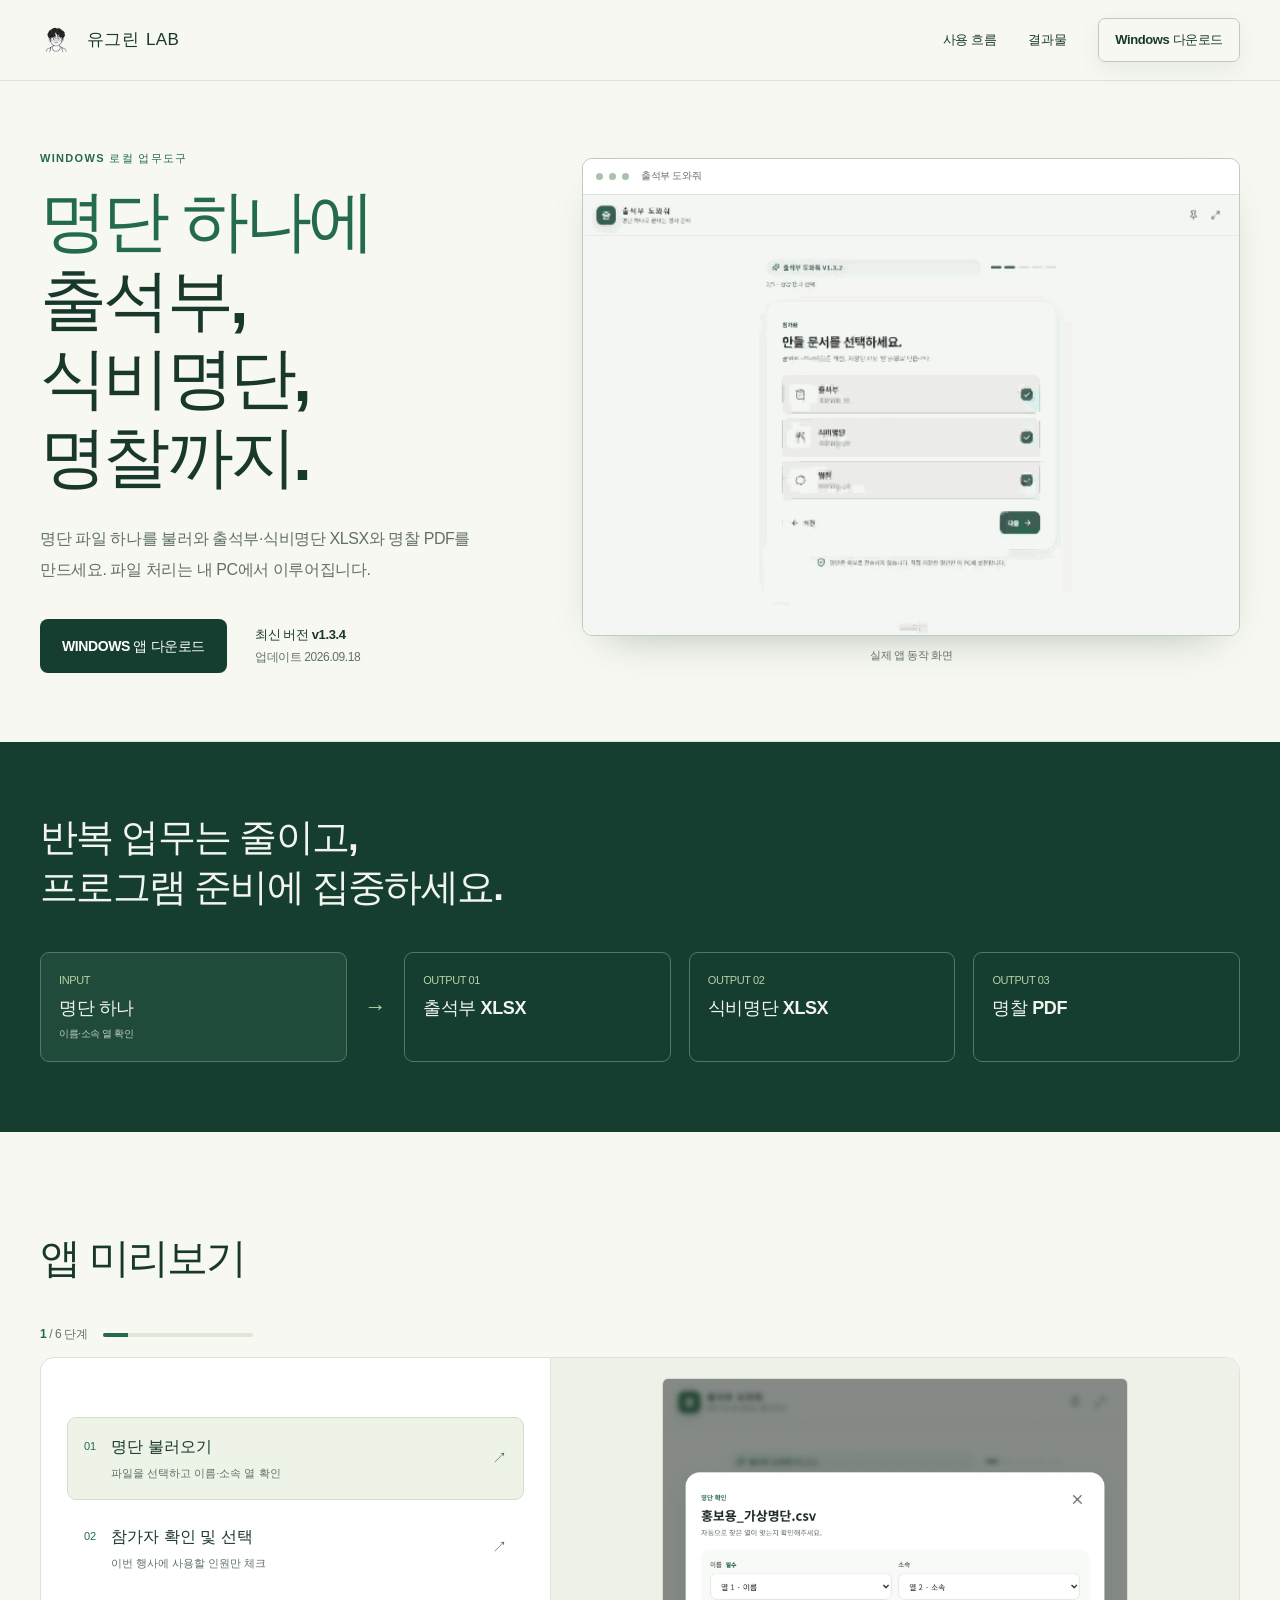
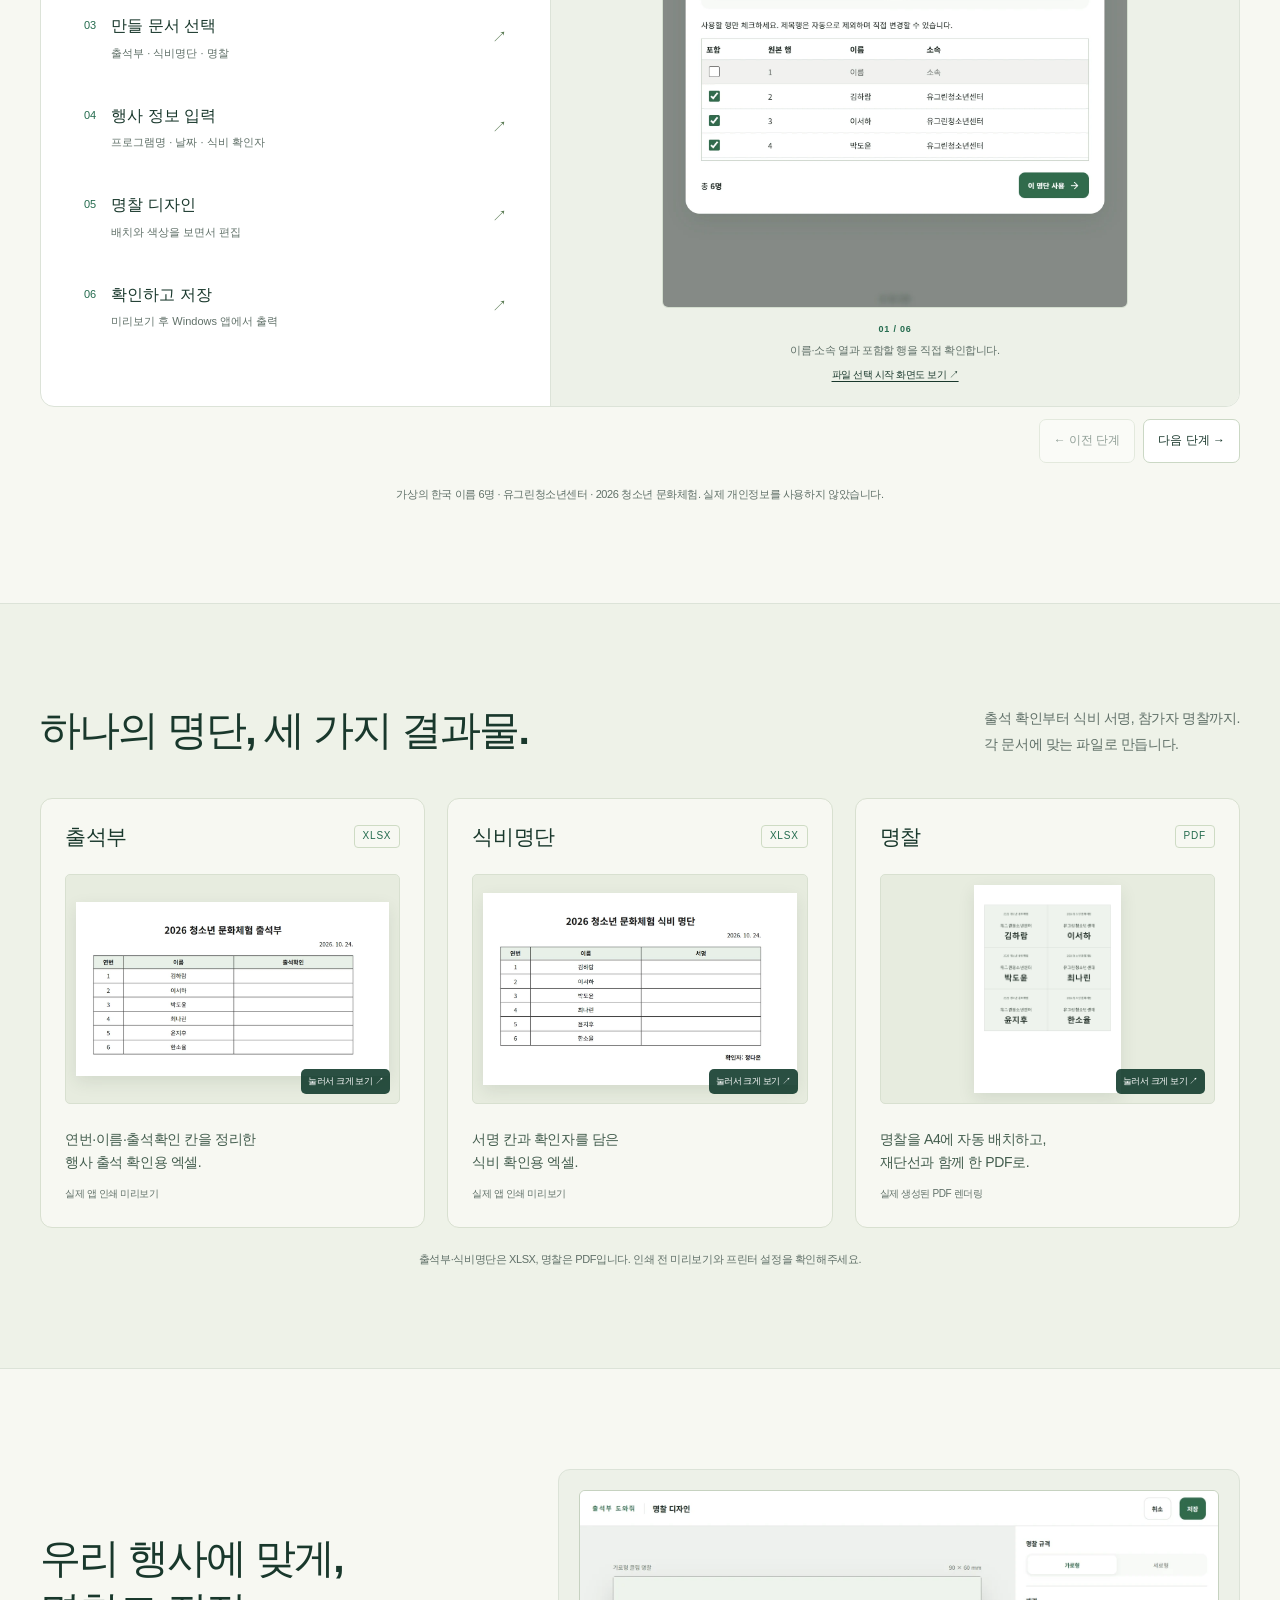
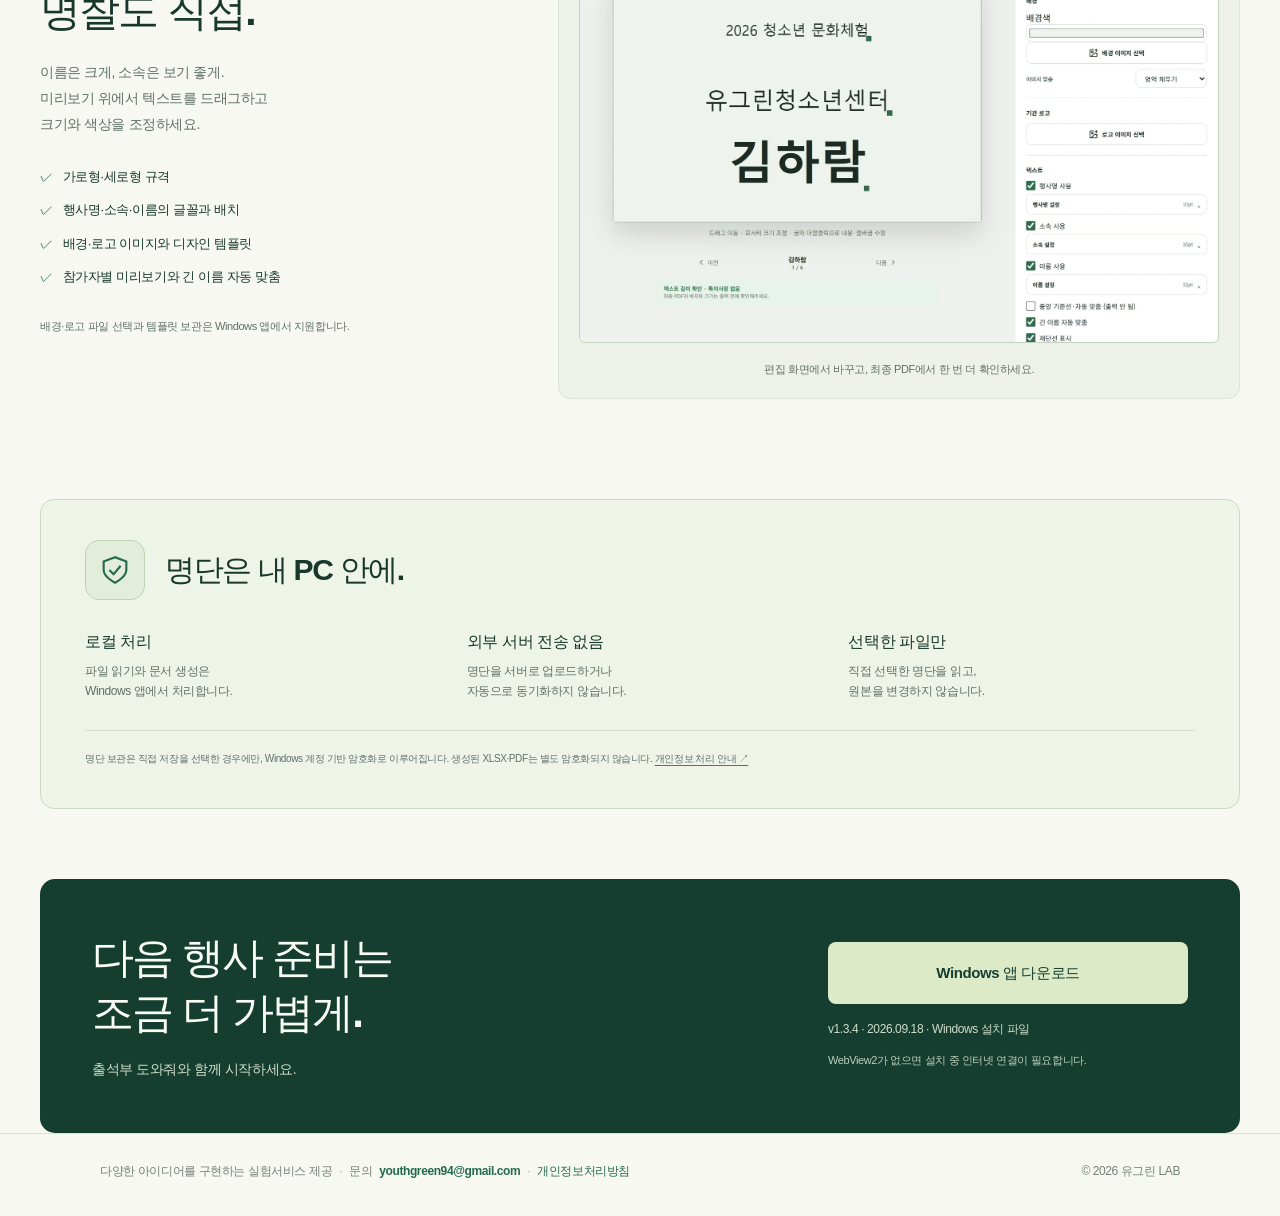
==== attendance-helper/index.html @ f9da82bc "release: download v1.3.4 ZIP from site release" ====
<!doctype html>
<html lang="ko">
<head>
  <meta charset="utf-8">
  <meta name="viewport" content="width=device-width,initial-scale=1">
  <title>출석부 도와줘 | 명단 하나로 출석부, 식비명단, 명찰까지</title>
  <meta name="description" content="명단을 불러오고, 참가자를 고르고, 필요한 문서를 만드세요. 실제 앱 화면으로 만나는 출석부 도와줘. 출석부·식비명단 XLSX와 명찰 PDF를 만드는 Windows 로컬 업무도구.">
  <meta name="theme-color" content="#153e30">
  <meta property="og:title" content="명단 하나로 출석부, 식비명단, 명찰까지">
  <meta property="og:description" content="반복 업무는 줄이고, 프로그램 준비에 집중하세요. 유그린 LAB의 Windows 로컬 업무도구.">
  <meta property="og:site_name" content="유그린 LAB">
  <meta property="og:type" content="website">
  <meta property="og:url" content="https://youthgreen.github.io/attendance-helper/">
  <meta property="og:image" content="https://youthgreen.github.io/attendance-helper/assets/06-badge-editor.webp">
  <link rel="canonical" href="https://youthgreen.github.io/attendance-helper/">
  <link rel="icon" href="./assets/ugreen-lab-logo.webp" type="image/webp">
  <link rel="stylesheet" href="./styles.css">
  <script src="./page.js" defer></script>
</head>
<body>
  <a class="skip-link" href="#main">본문으로 이동</a>
  <header class="site-header">
    <nav class="nav wrap" aria-label="주 메뉴">
      <a class="brand" href="/" aria-label="유그린 LAB 홈"><span class="brand-mark" aria-hidden="true" style="background:transparent;box-shadow:none;overflow:hidden"><img src="./assets/ugreen-lab-logo.webp" width="35" height="35" alt="" style="width:100%;height:100%;object-fit:contain"></span>유그린 <span class="brand-light">LAB</span></a>
      <div class="nav-links"><a href="#how-it-works">사용 흐름</a><a href="#outputs">결과물</a><a class="nav-download" href="#download">Windows 다운로드</a></div>
    </nav>
    <nav class="section-nav" aria-label="페이지 둘러보기"><a href="#how-it-works">둘러보기</a><a href="#outputs">결과물</a><a href="#download">다운로드</a></nav>
  </header>
  <main id="main">
    <section class="hero wrap" aria-labelledby="hero-title">
      <div class="hero-copy">
        <p class="hero-kicker">WINDOWS 로컬 업무도구</p>
        <h1 id="hero-title"><span>명단 하나에</span><br>출석부, 식비명단,<br>명찰까지.</h1>
        <p class="hero-description">명단 파일 하나를 불러와 출석부·식비명단 XLSX와 명찰 PDF를 만드세요. 파일 처리는 내 PC에서 이루어집니다.</p>
        <div class="hero-actions"><a class="button primary" href="#download">WINDOWS 앱 다운로드</a><p class="release-meta"><strong>최신 버전 v1.3.4</strong><span>업데이트 2026.09.18</span></p></div>
      </div>
      <figure class="hero-demo"><div class="app-window"><div class="app-window-bar" aria-hidden="true"><i></i><i></i><i></i><span>출석부 도와줘</span></div><picture class="workflow-animation"><source media="(prefers-reduced-motion: reduce)" srcset="./assets/02-column-review.webp"><img class="workflow-gif" src="./assets/workflow.gif" width="640" height="430" fetchpriority="high" alt="명단 확인부터 문서 선택과 저장 전 확인까지 이어지는 실제 앱 동작"></picture></div><figcaption>실제 앱 동작 화면</figcaption></figure>
    </section>
    <div class="page-divider wrap" aria-hidden="true"></div>
    <section class="value-section"><div class="wrap"><h2>반복 업무는 줄이고,<br>프로그램 준비에 집중하세요.</h2><div class="value-grid result-flow"><article><span class="value-icon" aria-hidden="true">INPUT</span><h3>명단 하나</h3><small>이름·소속 열 확인</small></article><span class="flow-arrow" aria-hidden="true">→</span><article><span class="value-icon" aria-hidden="true">OUTPUT 01</span><h3>출석부 XLSX</h3></article><article><span class="value-icon" aria-hidden="true">OUTPUT 02</span><h3>식비명단 XLSX</h3></article><article><span class="value-icon" aria-hidden="true">OUTPUT 03</span><h3>명찰 PDF</h3></article></div></div></section>
    <section class="section wrap" id="how-it-works" aria-labelledby="steps-title">
      <div class="section-heading"><div><h2 id="steps-title">앱 미리보기</h2></div></div>
      <div class="walkthrough-meta"><p id="step-progress" aria-live="polite"><strong>1</strong> / 6 단계</p><div class="progress-track" aria-hidden="true"><span></span></div></div>
      <div class="walkthrough">
        <div class="step-list" role="tablist" aria-label="앱 사용 단계" aria-orientation="vertical">
          <button id="tab-import" role="tab" aria-selected="true" aria-controls="panel-import"><span>01</span><span><strong>명단 불러오기</strong><small>파일을 선택하고 이름·소속 열 확인</small></span><b aria-hidden="true">↗</b></button>
          <button id="tab-people" role="tab" aria-selected="false" aria-controls="panel-people" tabindex="-1"><span>02</span><span><strong>참가자 확인 및 선택</strong><small>이번 행사에 사용할 인원만 체크</small></span><b aria-hidden="true">↗</b></button>
          <button id="tab-docs" role="tab" aria-selected="false" aria-controls="panel-docs" tabindex="-1"><span>03</span><span><strong>만들 문서 선택</strong><small>출석부 · 식비명단 · 명찰</small></span><b aria-hidden="true">↗</b></button>
          <button id="tab-event" role="tab" aria-selected="false" aria-controls="panel-event" tabindex="-1"><span>04</span><span><strong>행사 정보 입력</strong><small>프로그램명 · 날짜 · 식비 확인자</small></span><b aria-hidden="true">↗</b></button>
          <button id="tab-badge" role="tab" aria-selected="false" aria-controls="panel-badge" tabindex="-1"><span>05</span><span><strong>명찰 디자인</strong><small>배치와 색상을 보면서 편집</small></span><b aria-hidden="true">↗</b></button>
          <button id="tab-save" role="tab" aria-selected="false" aria-controls="panel-save" tabindex="-1"><span>06</span><span><strong>확인하고 저장</strong><small>미리보기 후 Windows 앱에서 출력</small></span><b aria-hidden="true">↗</b></button>
        </div>
        <div class="step-panels">
          <figure id="panel-import" role="tabpanel" aria-labelledby="tab-import" tabindex="0"><a href="./assets/02-column-review.webp" data-lightbox data-caption="명단 불러오기 · 이름과 소속 열, 포함할 행을 확인합니다."><img src="./assets/02-column-review.webp" width="1440" height="1640" loading="lazy" alt="가상 명단 CSV에서 이름과 소속 열을 확인하는 실제 앱 화면"></a><figcaption><span>01 / 06</span>이름·소속 열과 포함할 행을 직접 확인합니다.</figcaption><a class="small-link" href="./assets/01-import.webp" data-lightbox data-caption="명단 가져오기 시작 화면">파일 선택 시작 화면도 보기 ↗</a></figure>
          <figure id="panel-people" role="tabpanel" aria-labelledby="tab-people" tabindex="0" hidden><a href="./assets/03-participants.webp" data-lightbox data-caption="참가자 선택 · 가상 참가자 6명 중 5명을 선택한 화면"><img src="./assets/03-participants.webp" width="1440" height="1640" loading="lazy" alt="전체 6명의 가상 참가자 중 한소율을 제외한 5명을 선택한 화면"></a><figcaption><span>02 / 06</span>체크를 해제해도 원본 명단은 바뀌지 않습니다.</figcaption></figure>
          <figure id="panel-docs" role="tabpanel" aria-labelledby="tab-docs" tabindex="0" hidden><a href="./assets/04-documents.webp" data-lightbox data-caption="문서 선택 · 출석부와 식비명단은 XLSX, 명찰은 PDF"><img src="./assets/04-documents.webp" width="1440" height="1640" loading="lazy" alt="출석부, 식비명단, 명찰 세 가지 문서를 선택하는 실제 화면"></a><figcaption><span>03 / 06</span>필요한 문서만 골라 한 번에 준비합니다.</figcaption></figure>
          <figure id="panel-event" role="tabpanel" aria-labelledby="tab-event" tabindex="0" hidden><a href="./assets/05-event.webp" data-lightbox data-caption="행사 정보 · 2026 청소년 문화체험 / 2026. 10. 24. / 가상 확인자 정다온"><img src="./assets/05-event.webp" width="1440" height="1640" loading="lazy" alt="2026 청소년 문화체험 행사명과 날짜, 확인자 정다온을 입력한 화면"></a><figcaption><span>04 / 06</span>행사 정보를 입력하고 출석부·식비명단을 미리 봅니다.</figcaption></figure>
          <figure id="panel-badge" role="tabpanel" aria-labelledby="tab-badge" tabindex="0" hidden><a href="./assets/06-badge-editor.webp" data-lightbox data-caption="명찰 편집 · 실제 드래그 배치와 색상 설정 UI"><img src="./assets/06-badge-editor.webp" width="1600" height="1131" loading="lazy" alt="행사명, 소속, 이름의 배치와 명찰 배경색을 편집하는 화면"></a><figcaption><span>05 / 06</span>큰 작업 화면에서 명찰 디자인을 조정합니다.</figcaption></figure>
          <figure id="panel-save" role="tabpanel" aria-labelledby="tab-save" tabindex="0" hidden><a href="./assets/07-save-review.webp" data-lightbox data-caption="저장 전 확인 · 실제 파일 생성은 Windows 앱에서 지원합니다."><img src="./assets/07-save-review.webp" width="1440" height="1640" loading="lazy" alt="참가자 6명과 결과 파일 3개를 확인하고 저장 위치를 선택하는 단계"></a><figcaption><span>06 / 06</span>참가자·행사·파일 개수를 확인한 뒤 저장 위치를 고릅니다.</figcaption></figure>
        </div>
      </div>
      <div hidden class="step-controls" aria-label="미리보기 단계 이동"><button type="button" data-step="previous">← 이전 단계</button><button type="button" data-step="next">다음 단계 →</button></div>
      <p class="section-note">가상의 한국 이름 6명 · 유그린청소년센터 · 2026 청소년 문화체험. 실제 개인정보를 사용하지 않았습니다.</p>
      <noscript><p>JavaScript 없이도 다음 실제 화면을 열 수 있습니다: <a href="./assets/03-participants.webp">참가자 선택</a> · <a href="./assets/04-documents.webp">문서 선택</a> · <a href="./assets/05-event.webp">행사 정보</a> · <a href="./assets/06-badge-editor.webp">명찰 편집</a> · <a href="./assets/07-save-review.webp">저장 전 확인</a></p></noscript>
    </section>
    <section class="section output-section" id="outputs" aria-labelledby="outputs-title"><div class="wrap">
      <div class="section-heading"><div><h2 id="outputs-title">하나의 명단, 세 가지 결과물.</h2></div><p>출석 확인부터 식비 서명, 참가자 명찰까지.<br>각 문서에 맞는 파일로 만듭니다.</p></div>
      <div class="output-grid">
        <article class="output-card"><div class="output-card-heading"><h3>출석부</h3><span class="file-tag">XLSX</span></div><a class="output-image" href="./assets/08-attendance-preview.webp" data-lightbox data-caption="출석부 · 실제 앱의 XLSX 인쇄 미리보기"><img src="./assets/attendance-detail.webp" width="1000" height="556" loading="lazy" alt="실제 출석부 미리보기의 연번, 이름, 출석확인 칸"></a><p>연번·이름·출석확인 칸을 정리한<br>행사 출석 확인용 엑셀.</p><small>실제 앱 인쇄 미리보기</small></article>
        <article class="output-card"><div class="output-card-heading"><h3>식비명단</h3><span class="file-tag">XLSX</span></div><a class="output-image" href="./assets/09-meal-preview.webp" data-lightbox data-caption="식비명단 · 실제 앱의 XLSX 인쇄 미리보기"><img src="./assets/meal-detail.webp" width="1000" height="613" loading="lazy" alt="실제 식비명단 미리보기의 연번, 이름, 서명 칸과 확인자"></a><p>서명 칸과 확인자를 담은<br>식비 확인용 엑셀.</p><small>실제 앱 인쇄 미리보기</small></article>
        <article class="output-card"><div class="output-card-heading"><h3>명찰</h3><span class="file-tag">PDF</span></div><a class="output-image badge-sheet" href="./assets/10-badge-pdf.webp" data-lightbox data-caption="실제 앱 생성기로 만든 PDF · 가상 참가자 6명, A4 1쪽"><img src="./assets/10-badge-pdf.webp" width="1273" height="1800" loading="lazy" alt="실제 생성된 A4 PDF에 가상 참가자 명찰 6개와 재단선이 배치된 모습"></a><p>명찰을 A4에 자동 배치하고,<br>재단선과 함께 한 PDF로.</p><small>실제 생성된 PDF 렌더링</small></article>
      </div>
      <p class="section-note">출석부·식비명단은 XLSX, 명찰은 PDF입니다. 인쇄 전 미리보기와 프린터 설정을 확인해주세요.</p>
    </div></section>
    <section class="section wrap badge-section" aria-labelledby="badge-title">
      <div class="badge-copy"><h2 id="badge-title">우리 행사에 맞게,<br>명찰도 직접.</h2><p>이름은 크게, 소속은 보기 좋게.<br>미리보기 위에서 텍스트를 드래그하고<br>크기와 색상을 조정하세요.</p><ul class="check-list"><li>가로형·세로형 규격</li><li>행사명·소속·이름의 글꼴과 배치</li><li>배경·로고 이미지와 디자인 템플릿</li><li>참가자별 미리보기와 긴 이름 자동 맞춤</li></ul><p class="fine">배경·로고 파일 선택과 템플릿 보관은 Windows 앱에서 지원합니다.</p></div>
      <figure class="badge-feature"><a href="./assets/06-badge-editor.webp" data-lightbox data-caption="실제 명찰 편집 화면 확대"><img src="./assets/06-badge-editor.webp" width="1600" height="1131" loading="lazy" alt="가로형 명찰과 배경, 로고, 텍스트 설정을 함께 보여주는 실제 편집 화면"></a><figcaption>편집 화면에서 바꾸고, 최종 PDF에서 한 번 더 확인하세요.</figcaption></figure>
    </section>
    <section class="privacy-section wrap" aria-labelledby="privacy-title"><div class="privacy-intro"><span class="privacy-icon" aria-hidden="true"><svg width="34" height="34" viewBox="0 0 24 24" fill="none"><path d="M12 3 4 6v6c0 5 8 9 8 9s8-4 8-9V6l-8-3Z" stroke="currentColor" stroke-width="1.5"/><path d="m8 12 3 3 5-6" stroke="currentColor" stroke-width="1.5"/></svg></span><div><h2 id="privacy-title">명단은 내 PC 안에.</h2></div></div><div class="privacy-grid"><article><h3>로컬 처리</h3><p>파일 읽기와 문서 생성은<br>Windows 앱에서 처리합니다.</p></article><article><h3>외부 서버 전송 없음</h3><p>명단을 서버로 업로드하거나<br>자동으로 동기화하지 않습니다.</p></article><article><h3>선택한 파일만</h3><p>직접 선택한 명단을 읽고,<br>원본을 변경하지 않습니다.</p></article></div><p class="privacy-detail">명단 보관은 직접 저장을 선택한 경우에만, Windows 계정 기반 암호화로 이루어집니다. 생성된 XLSX·PDF는 별도 암호화되지 않습니다. <a href="/privacy/">개인정보 처리 안내 ↗</a></p></section>
    <section class="download-section wrap" id="download" aria-labelledby="download-title"><div><h2 id="download-title">다음 행사 준비는<br>조금 더 가볍게.</h2><p>출석부 도와줘와 함께 시작하세요.</p></div><div class="download-action"><a class="button download-button" href="https://github.com/youthgreen/youthgreen.github.io/releases/download/v1.3.4/Attendance-Helper-v1.3.4-Windows-x64.zip">Windows 앱 다운로드</a><p>v1.3.4 · 2026.09.18 · Windows 설치 파일</p><small>WebView2가 없으면 설치 중 인터넷 연결이 필요합니다.</small></div></section>
  </main>
  <footer class="site-footer">
    <div class="footer-inner">
      <div class="footer-copy"><span>다양한 아이디어를 구현하는 실험서비스 제공</span><span class="footer-dot">·</span><span>문의</span><a href="mailto:youthgreen94@gmail.com">youthgreen94@gmail.com</a><span class="footer-dot">·</span><a href="/privacy/">개인정보처리방침</a></div>
      <span class="copyright">© 2026 유그린 LAB</span>
    </div>
  </footer>
  <dialog id="image-viewer" aria-labelledby="viewer-caption"><div class="viewer-toolbar"><p id="viewer-caption"></p><button type="button" id="viewer-close" aria-label="확대 이미지 닫기">닫기 <span aria-hidden="true">×</span></button></div><img id="viewer-image" alt=""></dialog>
</body>
</html>
---- attendance-helper/styles.css ----
:root{--paper:#f7f8f2;--ink:#19382c;--muted:#607068;--green:#246b4e;--dark:#153e30;--line:#dce3d8;--lime:#d8eac4;--white:#fff;font-family:'Pretendard','Noto Sans KR','Apple SD Gothic Neo','Malgun Gothic',sans-serif;color:var(--ink);background:var(--paper);font-synthesis:none;}
*{box-sizing:border-box}html{scroll-behavior:smooth;scroll-padding-top:100px}body{margin:0;line-height:1.65;letter-spacing:-.025em}button,a{-webkit-tap-highlight-color:transparent}button{font:inherit}a{color:inherit;text-decoration:none}img,video{display:block;max-width:100%;height:auto}figure,p,h1,h2,h3{margin:0}button,a{touch-action:manipulation}button{cursor:pointer}a:focus-visible,button:focus-visible,[tabindex]:focus-visible{outline:3px solid #bd7822;outline-offset:5px}a:hover{text-decoration:underline;text-underline-offset:4px}[hidden]{display:none!important}h1,h2,h3{line-height:1.3;word-break:keep-all}h2{font-size:clamp(28px,3.2vw,42px);font-weight:750;letter-spacing:-.045em}h3{font-size:21px;font-weight:700}.wrap{width:min(1200px,calc(100% - 80px));margin-inline:auto}.section{padding-block:100px}.eyebrow{font-size:11px;letter-spacing:.12em;font-weight:700;color:var(--green);margin-bottom:20px}.fine{font-size:12px;color:var(--muted);line-height:1.8}.text-link{font-size:14px;font-weight:700;display:inline-flex;align-items:center;gap:18px}.button{display:inline-flex;justify-content:center;align-items:center;gap:25px;min-height:54px;padding:14px 22px;border-radius:8px;font-size:14px;font-weight:700;transition:background .2s,transform .2s}.button:hover{text-decoration:none;transform:translateY(-2px)}.primary{background:var(--dark);color:#fff}.primary:hover{background:var(--green)}.skip-link{position:fixed;top:10px;left:10px;transform:translateY(-160%);background:#fff;padding:10px;z-index:100}.skip-link:focus{transform:none}
.site-header{position:sticky;top:0;z-index:20;background:rgba(247,248,242,.96);border-bottom:1px solid var(--line);backdrop-filter:blur(12px)}.nav{height:80px;display:flex;align-items:center;justify-content:space-between;gap:24px}.brand{display:flex;align-items:center;gap:7px;font-size:17px;letter-spacing:.02em;font-weight:800}.brand:hover{text-decoration:none}.brand-light{font-weight:400}.brand-mark{width:35px;height:35px;display:grid;place-items:center;background:var(--dark);border-radius:50%;margin-right:5px}.nav-links{display:flex;align-items:center;gap:32px;font-size:13px;font-weight:600}.nav-download{border:1px solid #bccbbd;border-radius:7px;padding:9px 16px;display:flex;gap:18px;align-items:center;min-height:44px}
.hero{padding-block:92px 86px}.hero-copy{max-width:820px}h1{font-size:clamp(42px,5.2vw,68px);line-height:1.18;font-weight:800;letter-spacing:-.055em}h1>span{color:var(--green)}.hero-description{color:var(--muted);font-size:16px;line-height:1.9;margin-top:28px;word-break:keep-all}.hero-actions{display:flex;align-items:center;gap:28px;margin-top:34px;flex-wrap:wrap}.release-meta{display:flex;flex-direction:column;gap:2px;font-size:12px;color:var(--muted);line-height:1.6}.release-meta strong{font-size:13px;color:var(--ink)}.app-window{background:#fff;border:1px solid #becdbd;border-radius:10px;overflow:hidden;box-shadow:0 18px 44px -24px #244a3466}.page-divider{height:1px;background:var(--line)}.demo-section{padding-block:64px 84px;display:flex;justify-content:center}.workflow-animation{display:block;width:min(100%,960px)}.workflow-gif{width:100%;height:auto;border:1px solid #c8d5c3;border-radius:12px;background:#f4f6f2;box-shadow:0 24px 60px -36px #163d2c80}
.section-heading{display:flex;align-items:flex-end;justify-content:space-between;gap:30px;margin-bottom:40px}.section-heading>p{font-size:14px;color:var(--muted);line-height:1.85;word-break:keep-all}
.value-section{background:var(--dark);color:#f2f5ed;padding-block:70px}.value-section h2{font-size:clamp(28px,3vw,39px)}.value-grid{display:grid;grid-template-columns:repeat(3,1fr);gap:45px;margin-top:40px}.value-grid article{border-top:1px solid #567565;padding-top:22px;display:flex;gap:16px;align-items:baseline}.value-icon{font-size:11px;color:#b7d3a8;display:block}.value-grid h3{font-size:18px}
.walkthrough{display:grid;grid-template-columns:.85fr 1.15fr;border:1px solid var(--line);border-radius:14px;background:#fff;overflow:hidden}.step-list{padding:26px;display:flex;flex-direction:column;justify-content:center;gap:7px}.step-list button{display:flex;align-items:center;gap:15px;text-align:left;width:100%;padding:16px;border:1px solid transparent;border-radius:9px;background:transparent;color:var(--ink);min-height:78px}.step-list button[aria-selected=true]{background:#edf3e7;border-color:#d0dfc5}.step-list button:hover{background:#f3f6ef}.step-list button>span:first-child{font-size:11px;align-self:flex-start;padding-top:3px;color:var(--green)}.step-list strong{font-size:16px;display:block}.step-list small{font-size:11px;color:var(--muted);display:block;margin-top:4px}.step-list b{margin-left:auto;font-size:15px;color:#597b53;font-weight:400}.step-panels{min-width:0;background:#edf1e8;padding:20px;border-left:1px solid var(--line);display:grid;align-items:center}.step-panels figure{min-width:0;text-align:center}.step-panels figure>a:first-child{display:flex;justify-content:center;align-items:center;min-height:530px}.step-panels img{max-height:530px;width:auto;object-fit:contain;border:1px solid #d5dfd0;border-radius:6px}.step-panels figcaption{font-size:11px;color:var(--muted);margin-top:14px;word-break:keep-all}.step-panels figcaption span{font-size:9px;font-weight:700;color:var(--green);display:block;margin-bottom:4px;letter-spacing:.09em}.small-link{font-size:10px;display:inline-block;margin-top:8px;text-decoration:underline;text-underline-offset:3px}.section-note{font-size:11px;color:var(--muted);text-align:center;margin-top:22px;word-break:keep-all}
.output-section{background:#eef2e8;border-block:1px solid var(--line)}.output-grid{display:grid;grid-template-columns:repeat(3,1fr);gap:22px}.output-card{background:var(--paper);border:1px solid #d8e0d0;border-radius:12px;overflow:hidden;padding:24px}.output-card-heading{display:flex;justify-content:space-between;align-items:center;margin-bottom:24px}.file-tag{padding:2px 8px;border:1px solid #cedbc4;border-radius:4px;font-size:10px;letter-spacing:.08em;color:var(--green)}.output-image{height:230px;display:flex;justify-content:center;align-items:center;background:#e7ecdf;overflow:hidden;border:1px solid #d8e0d0;border-radius:5px;padding:10px}.output-image img{width:100%;box-shadow:0 6px 16px #243a231a}.badge-sheet img{height:100%;width:auto;object-fit:contain}.output-card p{font-size:14px;margin-top:24px;color:#435d4e}.output-card>small{font-size:10px;color:var(--muted);display:block;margin-top:12px}.badge-section{display:grid;grid-template-columns:.8fr 1.2fr;gap:64px;align-items:center}.badge-copy>p:not(.eyebrow){font-size:14px;color:var(--muted);line-height:1.85;margin-top:22px}.badge-copy .fine{font-size:11px!important}.check-list{list-style:none;padding:0;margin:22px 0;font-size:13px}.check-list li{padding:6px 0;display:flex;gap:10px}.check-list li:before{content:'✓';color:var(--green)}.badge-feature{background:#edf1e8;padding:20px;border:1px solid var(--line);border-radius:12px}.badge-feature img{border-radius:6px;border:1px solid #c6d2c0}.badge-feature figcaption{font-size:11px;color:var(--muted);margin-top:17px;text-align:center}
.privacy-section{border:1px solid #cbd9c1;border-radius:14px;padding:40px 44px;background:#eff4e9}.privacy-intro{display:flex;align-items:center;gap:20px}.privacy-intro h2{font-size:30px}.privacy-icon{width:60px;height:60px;border:1px solid #bfd2b3;background:#e3eddc;border-radius:14px;display:grid;place-items:center;color:var(--green)}.privacy-grid{display:grid;grid-template-columns:repeat(3,1fr);gap:35px;margin-top:32px}.privacy-grid h3{font-size:16px}.privacy-grid p{font-size:12px;color:var(--muted);margin-top:10px}.privacy-detail{font-size:10px;line-height:1.9;color:var(--muted);border-top:1px solid #d5e0cd;margin-top:28px;padding-top:18px;word-break:keep-all}.privacy-detail a{font-weight:700;text-decoration:underline;text-underline-offset:3px}.download-section{margin-block:70px 0;background:var(--dark);color:#f9fbf5;border-radius:15px;padding:52px;display:flex;justify-content:space-between;align-items:center;gap:40px}.download-section h2{font-size:42px}.download-section>div>p{font-size:14px;color:#d0ddcb;margin-top:18px}.download-action{max-width:360px;width:100%}.download-button{background:#dceac7;color:var(--dark);width:100%;font-size:15px;min-height:62px}.download-button:hover{background:#f1f7e8}.download-action p{font-size:12px!important;margin-top:16px!important}.download-action small{display:block;font-size:11px;line-height:1.85;color:#bdcfbf;margin-top:10px}.site-footer{width:100%;border-top:1px solid var(--line);padding:28px 0 34px;color:#748078;font-size:12px}.footer-inner{width:min(1080px,calc(100% - 40px));margin:0 auto;display:flex;align-items:center;justify-content:space-between;gap:24px}.footer-copy{display:flex;align-items:center;gap:7px;flex-wrap:wrap}.footer-copy a{color:var(--green);font-weight:700;text-decoration:none}.footer-copy a:hover{text-decoration:underline}.footer-dot{opacity:.6}.copyright{white-space:nowrap;color:#748078}
dialog{border:1px solid #c9d6c2;border-radius:10px;padding:0;max-width:min(1400px,96vw);max-height:94vh;background:var(--paper);box-shadow:0 24px 100px #0005}dialog::backdrop{background:#0a201cce;backdrop-filter:blur(4px)}.viewer-toolbar{position:sticky;top:0;background:var(--paper);display:flex;align-items:center;justify-content:space-between;gap:20px;border-bottom:1px solid var(--line);padding:10px 18px;z-index:1}.viewer-toolbar p{font-size:12px;color:var(--ink)}.viewer-toolbar button{border:1px solid #b8c9b3;background:#fff;border-radius:5px;min-width:75px;min-height:44px;white-space:nowrap;font-size:12px;color:var(--ink)}#viewer-image{max-width:100%;max-height:none;margin:auto}body.viewer-open{overflow:hidden}
@media(min-width:1450px){.hero{padding-block:108px 100px}}
@media(max-width:1050px){.wrap{width:calc(100% - 48px)}h1{font-size:54px}.hero-actions{gap:22px}.hero-actions .button{padding-inline:18px;font-size:13px}.output-card{padding:18px}.output-image{height:190px}.badge-section{gap:30px}}
@media(max-width:760px){html{scroll-padding-top:84px}.wrap{width:calc(100% - 40px)}.nav{height:68px;gap:12px}.brand{font-size:14px;gap:5px}.brand-mark{width:30px;height:30px;margin-right:2px}.nav-links{gap:12px}.nav-links>a:not(.nav-download){display:none}.nav-download{font-size:10px;padding:8px 10px}.hero{padding-block:54px 50px}h1{font-size:clamp(37px,10vw,54px);line-height:1.22}.hero-description{font-size:13px;margin-top:22px}.hero-description br{display:none}.hero-actions{margin-top:26px;gap:18px;align-items:center}.hero-actions .button{min-height:52px}.release-meta{font-size:10px}.release-meta strong{font-size:11px}.demo-section{padding-block:34px 48px}.workflow-gif{border-radius:8px}.section{padding-block:60px}.section-heading{display:block;margin-bottom:26px}.section-heading>p{margin-top:18px;font-size:12px}h2{font-size:29px}.value-section{padding-block:45px}.value-section h2{font-size:28px}.value-grid{grid-template-columns:1fr;gap:20px;margin-top:28px}.value-grid article{gap:12px;padding-top:18px}.value-grid h3{font-size:16px}.walkthrough{grid-template-columns:1fr}.step-list{display:grid;grid-template-columns:1fr 1fr;gap:6px;padding:12px}.step-list button{padding:10px;gap:8px;min-height:65px;align-items:flex-start}.step-list button>span:first-child{font-size:9px;padding-top:2px}.step-list strong{font-size:12px}.step-list small{font-size:9px;margin-top:4px;line-height:1.5}.step-list b{display:none}.step-panels{border-left:0;border-top:1px solid var(--line);padding:16px}.step-panels figure>a:first-child{min-height:0;height:430px}.step-panels img{max-height:430px;max-width:100%}.step-panels figcaption{font-size:10px}.section-note{font-size:10px;margin-top:18px}.output-grid{grid-template-columns:1fr;gap:18px}.output-card{padding:22px}.output-card-heading{margin-bottom:20px}.output-image{height:235px}.output-image img{max-height:100%;width:auto;object-fit:contain}.output-card p{font-size:13px;margin-top:20px}.output-card p br{display:none}.output-card>small{margin-top:8px}.badge-section{grid-template-columns:1fr;gap:26px}.badge-copy>p:not(.eyebrow){font-size:13px;margin-top:18px}.check-list{font-size:12px;margin-block:16px}.badge-copy .fine{font-size:10px!important}.badge-feature{padding:12px}.badge-feature figcaption{font-size:9px;margin-top:12px}.privacy-section{padding:28px 24px}.privacy-intro{gap:13px}.privacy-icon{width:48px;height:48px}.privacy-intro h2{font-size:24px}.privacy-grid{grid-template-columns:1fr;gap:21px;margin-top:25px}.privacy-grid h3{font-size:15px}.privacy-grid p{font-size:12px;margin-top:6px}.privacy-grid p br{display:none}.privacy-detail{font-size:10px;word-break:normal}.download-section{margin-top:44px;padding:30px 24px;display:block}.download-section h2{font-size:33px}.download-section>div>p{font-size:13px}.download-action{margin-top:30px;max-width:none}.download-button{font-size:14px}.footer-inner{width:min(100% - 28px,1080px);align-items:flex-start;flex-direction:column;gap:8px}.copyright{white-space:normal}.viewer-toolbar{gap:10px;padding:9px 12px}.viewer-toolbar p{font-size:10px}.viewer-toolbar button{font-size:11px;min-width:65px}}
@media(prefers-reduced-motion:reduce){html{scroll-behavior:auto}*,*::before,*::after{animation:none!important;transition:none!important}}
/* Product showcase refinements */
.section-nav{display:none}.hero{display:grid;grid-template-columns:.85fr 1.15fr;gap:56px;align-items:center;padding-block:68px}.hero-copy{max-width:570px}.hero-kicker{margin:0 0 15px;color:var(--green);font-size:11px;font-weight:800;letter-spacing:.12em}.hero-description{max-width:540px}.hero-demo{min-width:0}.hero-demo .app-window{padding:0;background:#edf1e8}.app-window-bar{height:36px;display:flex;align-items:center;gap:6px;padding:0 13px;border-bottom:1px solid var(--line);background:#fff}.app-window-bar i{width:7px;height:7px;border-radius:50%;background:#aac2aa}.app-window-bar span{margin-left:6px;font-size:10px;color:var(--muted)}.hero-demo .workflow-gif{border:0;border-radius:0;box-shadow:none;width:100%}.hero-demo figcaption{text-align:center;margin-top:10px;font-size:11px;color:var(--muted)}
.result-flow{grid-template-columns:1.15fr auto repeat(3,1fr);gap:18px;align-items:stretch}.result-flow article{display:block;border:1px solid #567565;border-radius:9px;padding:18px!important}.result-flow article:first-child{background:#204b3a}.result-flow h3{margin-top:8px}.result-flow small{display:block;color:#bcd0c1;font-size:10px;margin-top:6px}.flow-arrow{align-self:center;color:#b7d3a8;font-size:22px}.walkthrough-meta{display:flex;align-items:center;gap:15px;margin:0 0 12px}.walkthrough-meta p{font-size:12px;color:var(--muted);white-space:nowrap}.walkthrough-meta strong{color:var(--green)}.progress-track{width:150px;height:4px;border-radius:9px;background:#dfe7d9;overflow:hidden}.progress-track span{display:block;width:16.666%;height:100%;background:var(--green);transition:width .2s ease}.step-panels figure.panel-enter{animation:panelIn .2s ease both}@keyframes panelIn{from{opacity:.15;transform:translateX(6px)}to{opacity:1;transform:none}}.step-controls{display:flex;justify-content:flex-end;gap:8px;margin-top:12px}.step-controls button{min-height:44px;padding:8px 14px;border:1px solid #cbd8c5;border-radius:7px;background:#fff;color:var(--ink);font-size:12px}.step-controls button:hover{background:#edf3e7}.output-image{position:relative;transition:transform .2s,border-color .2s}.output-image:after{content:'눌러서 크게 보기  ↗';position:absolute;right:9px;bottom:9px;padding:5px 7px;border-radius:5px;background:#153e30e8;color:#fff;font-size:9px}.output-image:hover,.output-image:focus-visible{transform:translateY(-2px);border-color:#7fa681}.download-section{scroll-margin-top:100px}
@media(min-width:1200px){.nav-download{box-shadow:0 8px 25px #153e3012}}
@media(max-width:1050px){.hero{gap:32px}.result-flow{gap:10px}.result-flow article{padding:14px!important}.result-flow h3{font-size:15px}}
@media(max-width:760px){.site-header{position:sticky}.nav-links{display:none}.section-nav{height:44px;display:grid;grid-template-columns:repeat(3,1fr);border-top:1px solid var(--line);background:var(--paper)}.section-nav a{display:grid;place-items:center;min-height:44px;font-size:11px;font-weight:700;border-right:1px solid var(--line)}.section-nav a:last-child{border-right:0}.hero{grid-template-columns:1fr;padding-block:42px 38px;gap:30px}.hero-demo{width:100%}.hero-description{line-height:1.75}.result-flow{grid-template-columns:1fr 1fr}.flow-arrow{display:none}.result-flow article:first-child{grid-column:1/-1}.result-flow article:last-child{grid-column:1/-1}.walkthrough-meta{margin-top:4px}.step-controls{justify-content:stretch}.step-controls button{flex:1}.output-image:after{font-size:10px}.download-section{scroll-margin-top:116px}}
@media(prefers-reduced-motion:reduce){.step-panels figure.panel-enter{animation:none!important}}

/* Final responsive and interaction safeguards */
.hero{grid-template-columns:minmax(0,.85fr) minmax(0,1.15fr)}
.hero-copy{min-width:0}
.progress-track span{width:100%;transform:scaleX(.166667);transform-origin:left;transition:transform .2s ease}
.step-controls button:disabled{opacity:.45;cursor:default}
@media(max-width:900px){.hero{grid-template-columns:1fr}.hero-copy{max-width:none}}
@media(max-width:760px){html{scroll-padding-top:124px}#walkthrough,#outputs,#download{scroll-margin-top:0}}
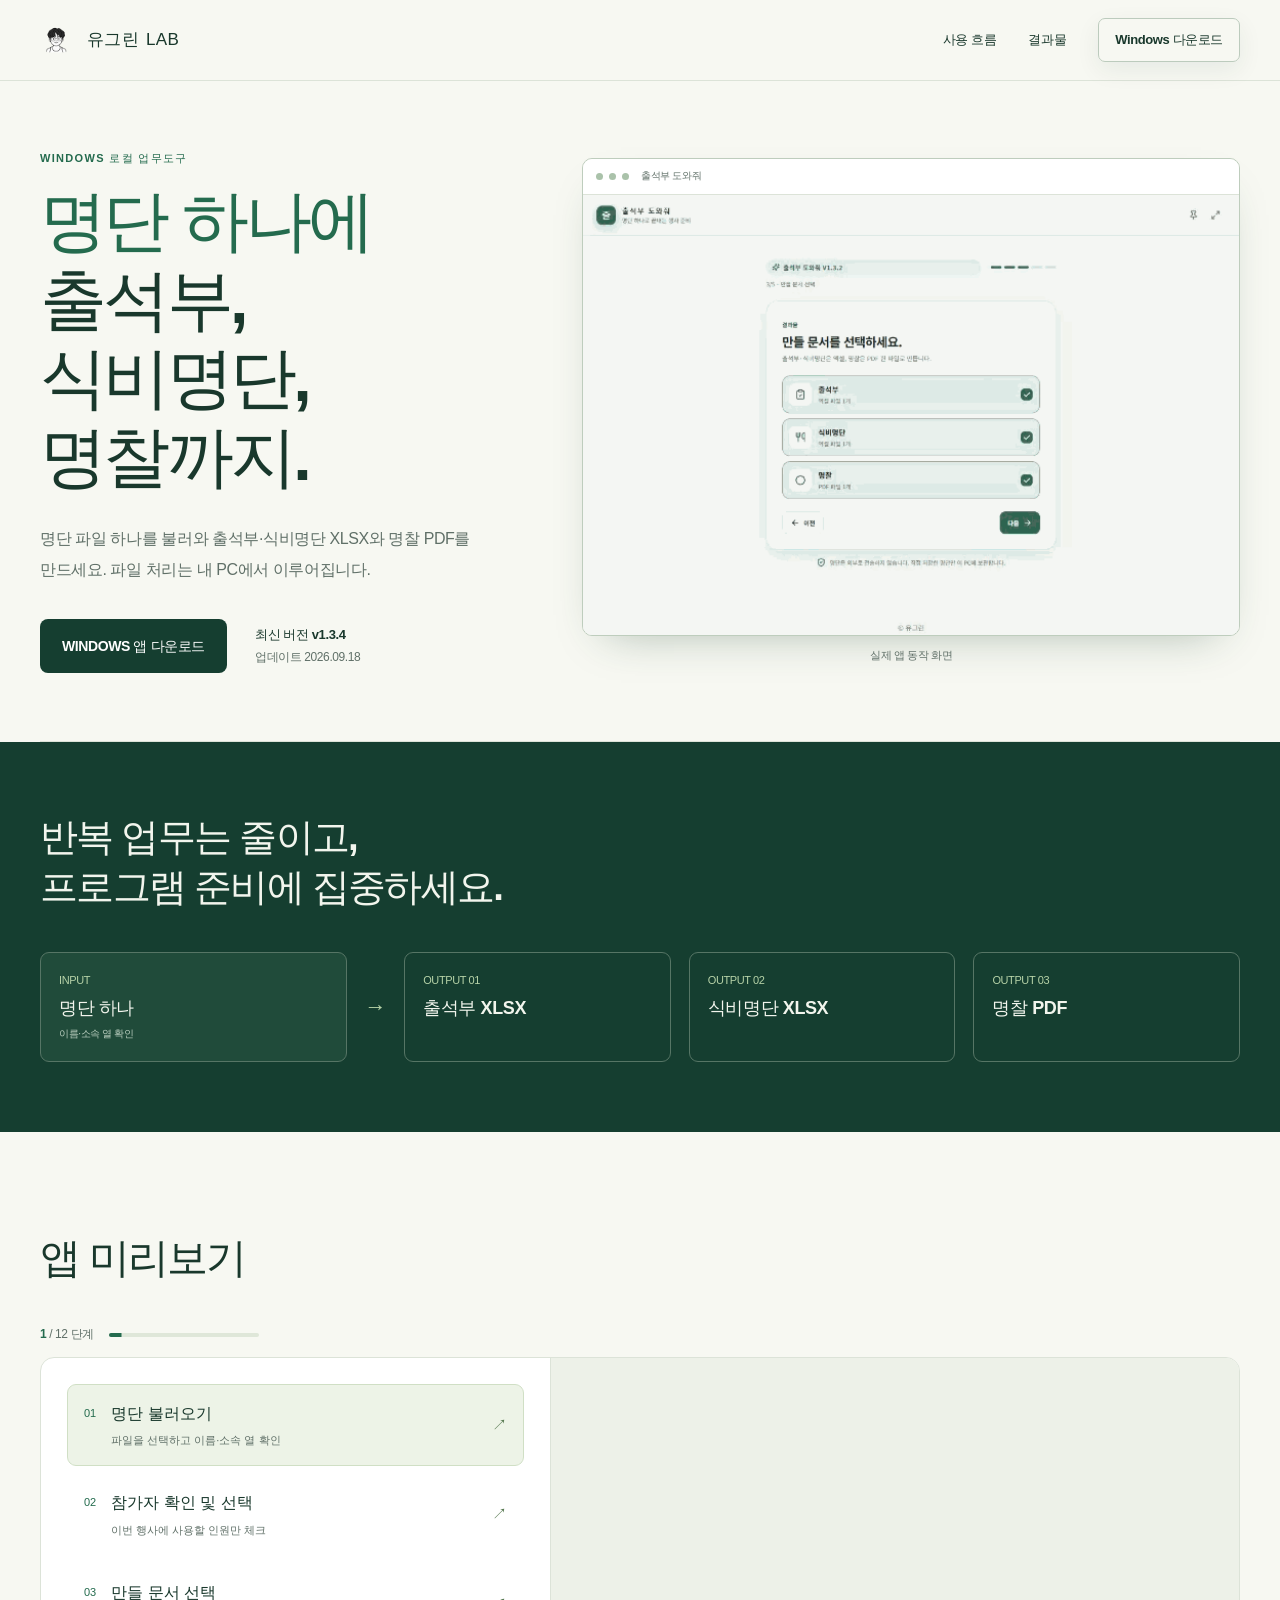
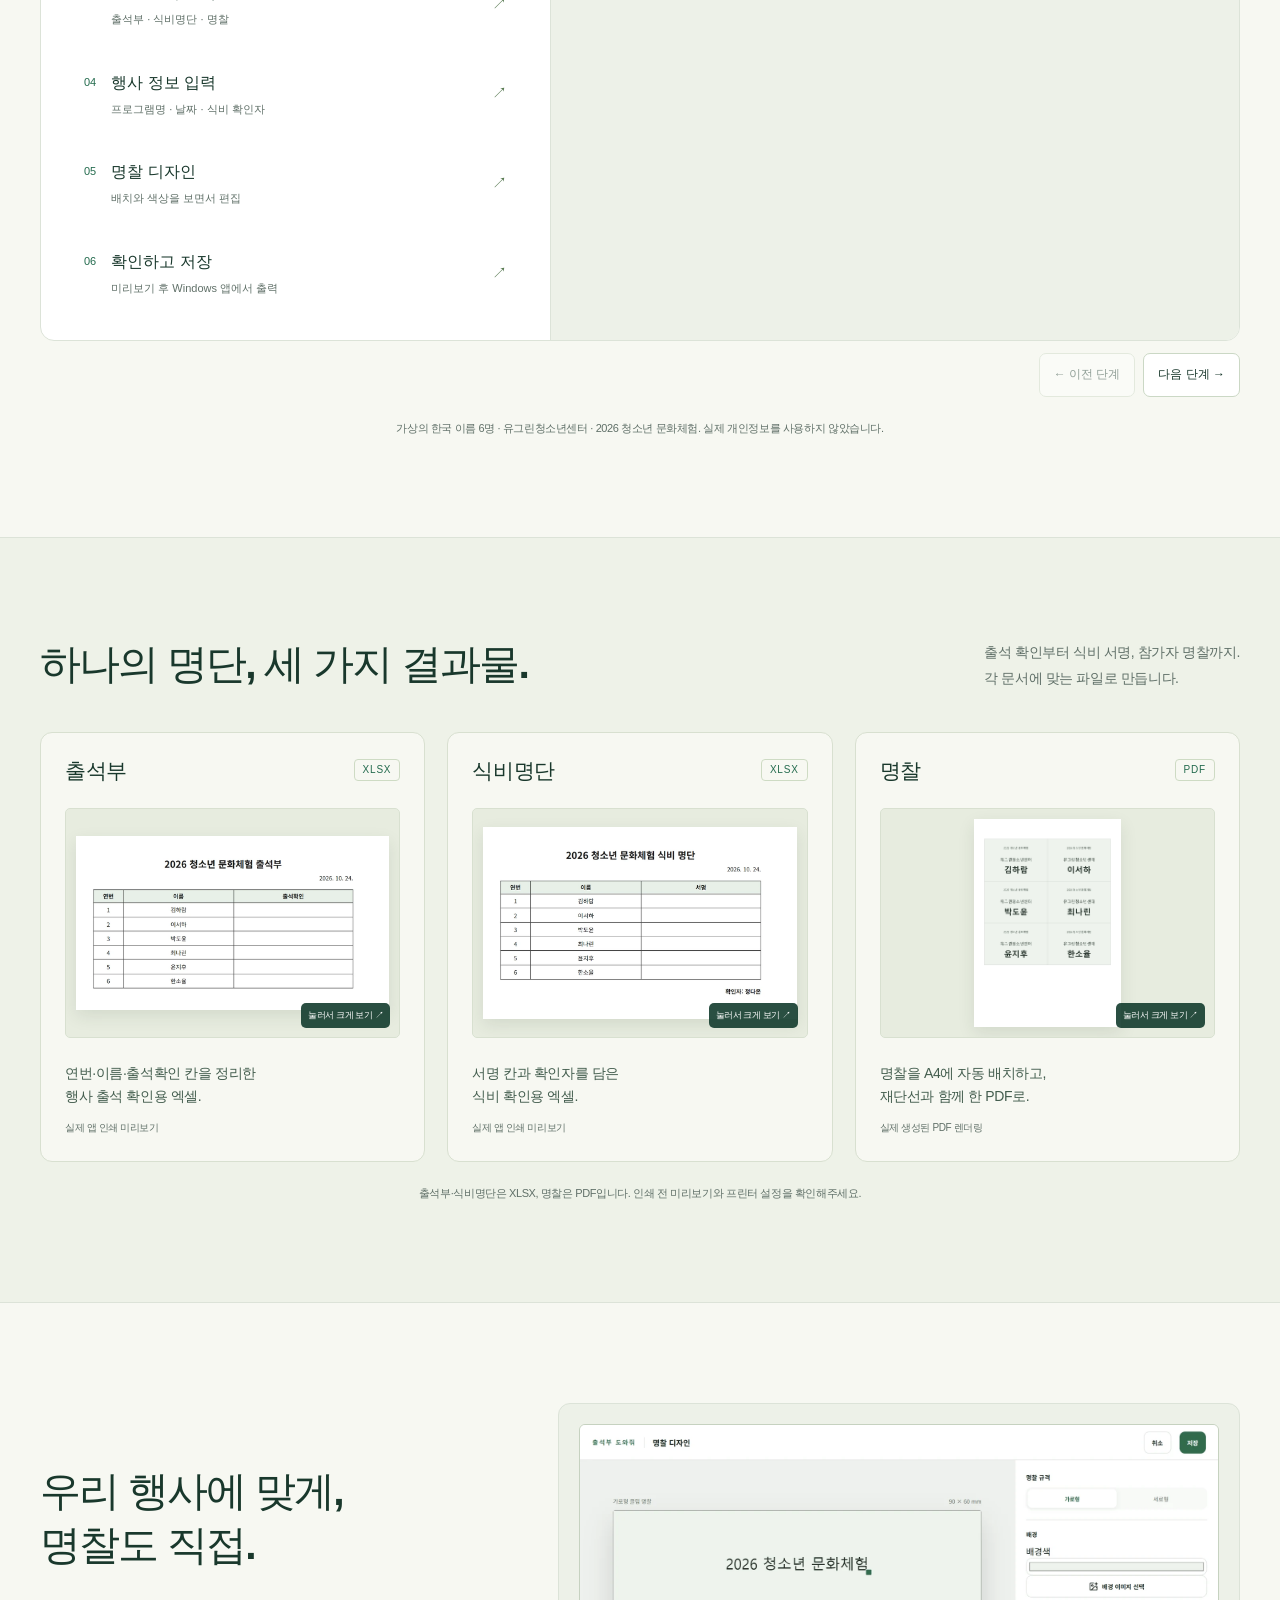
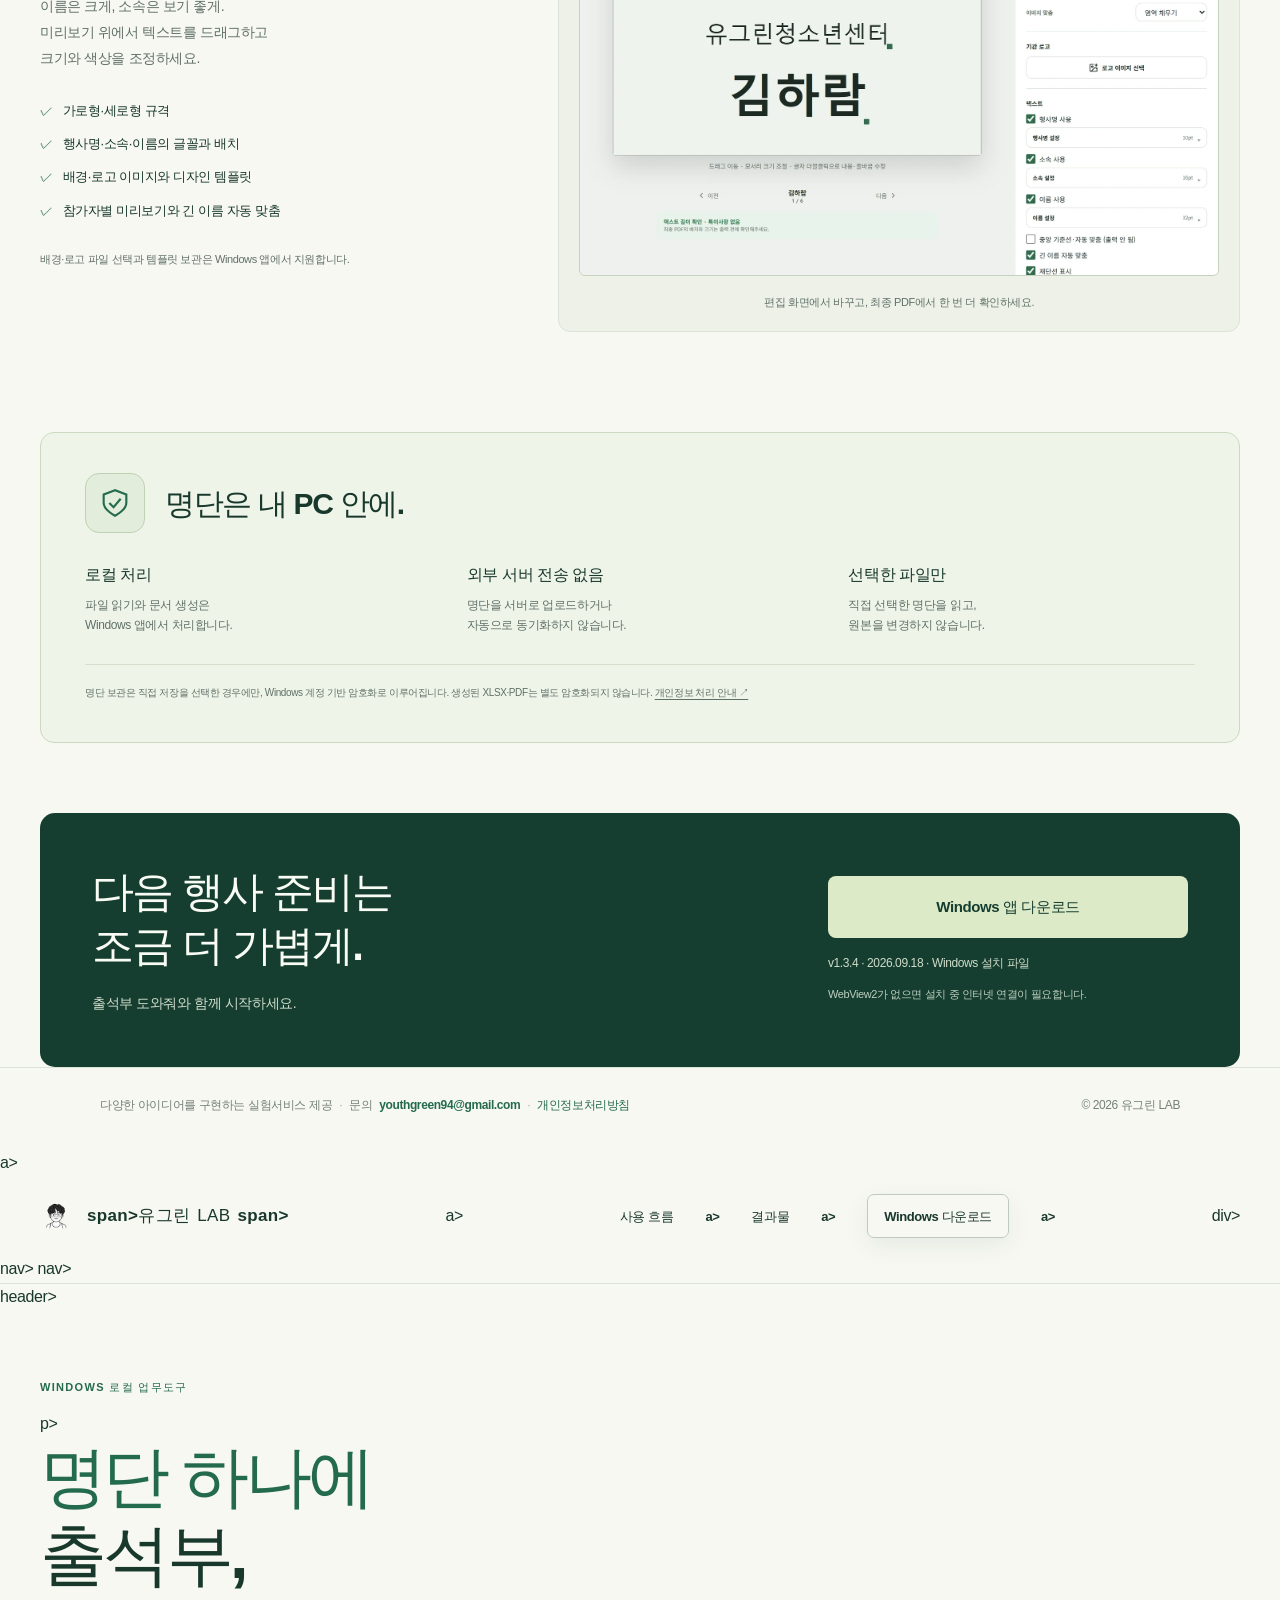
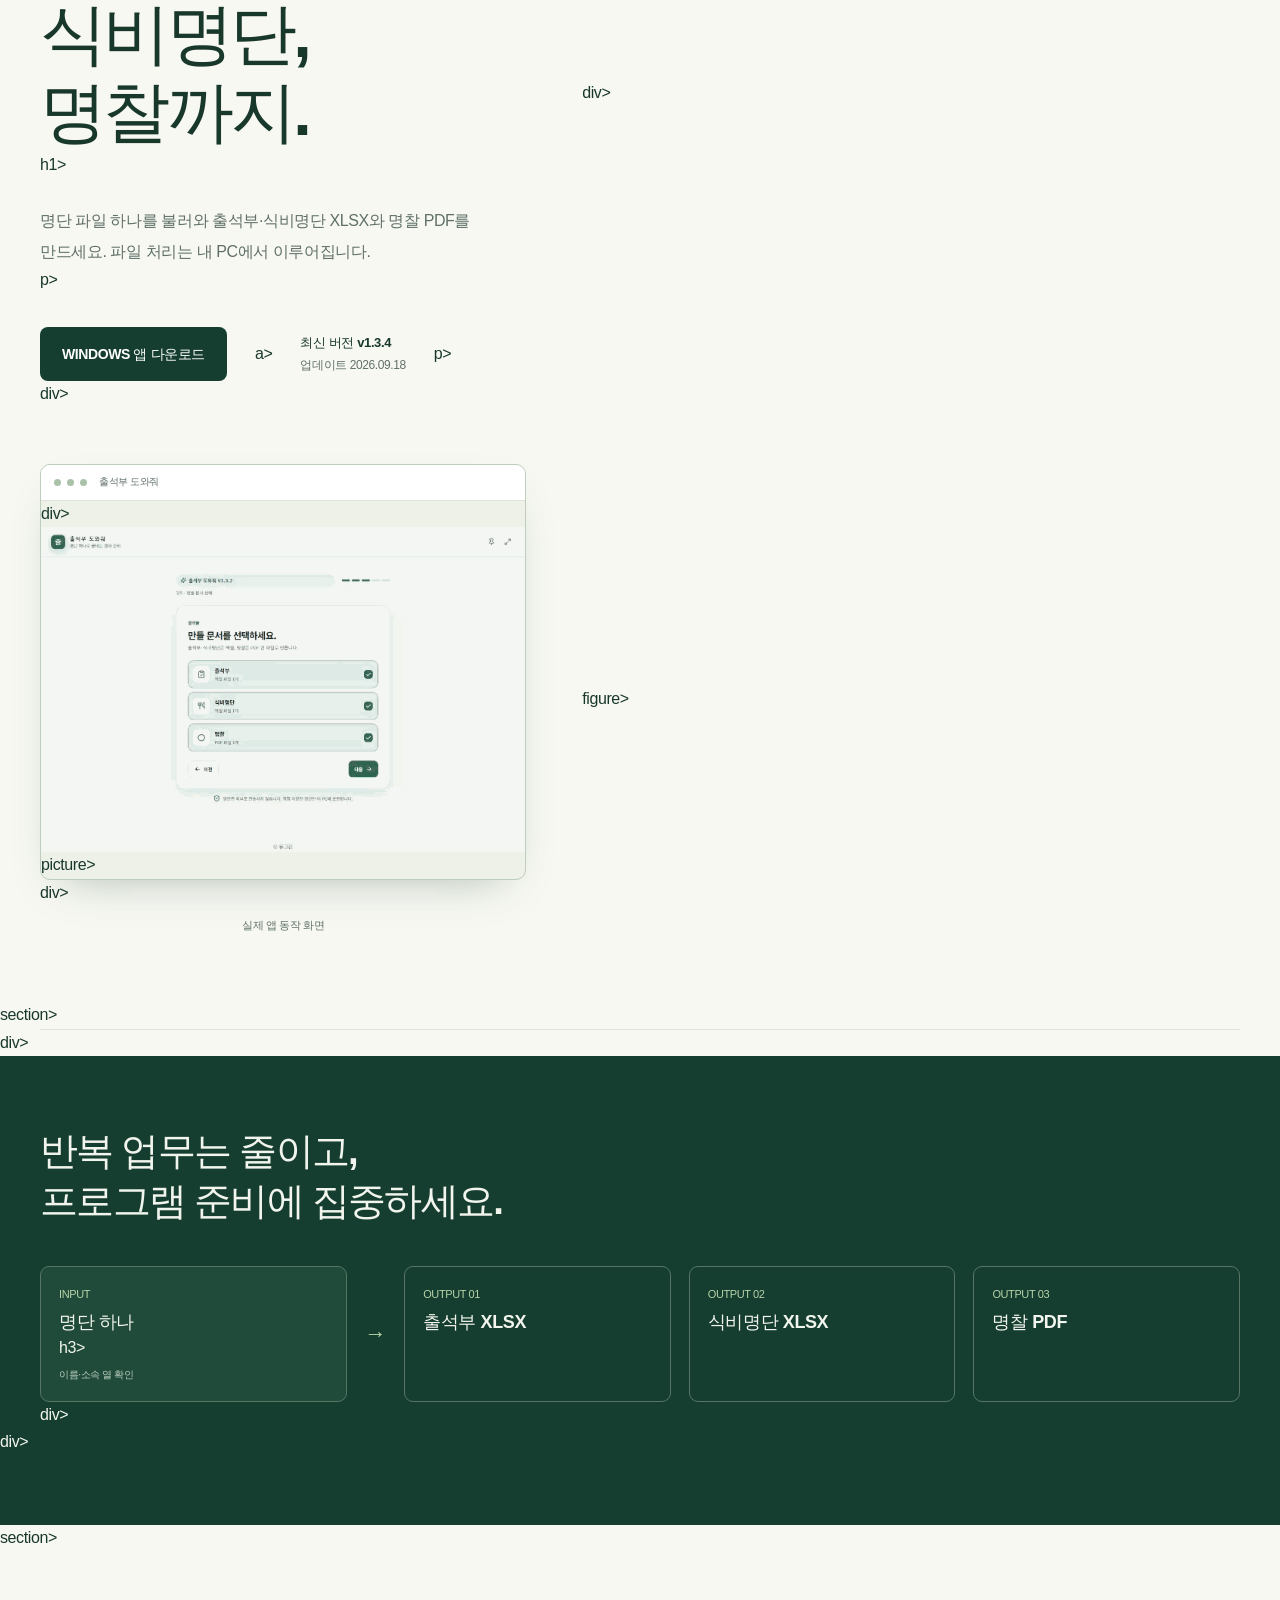
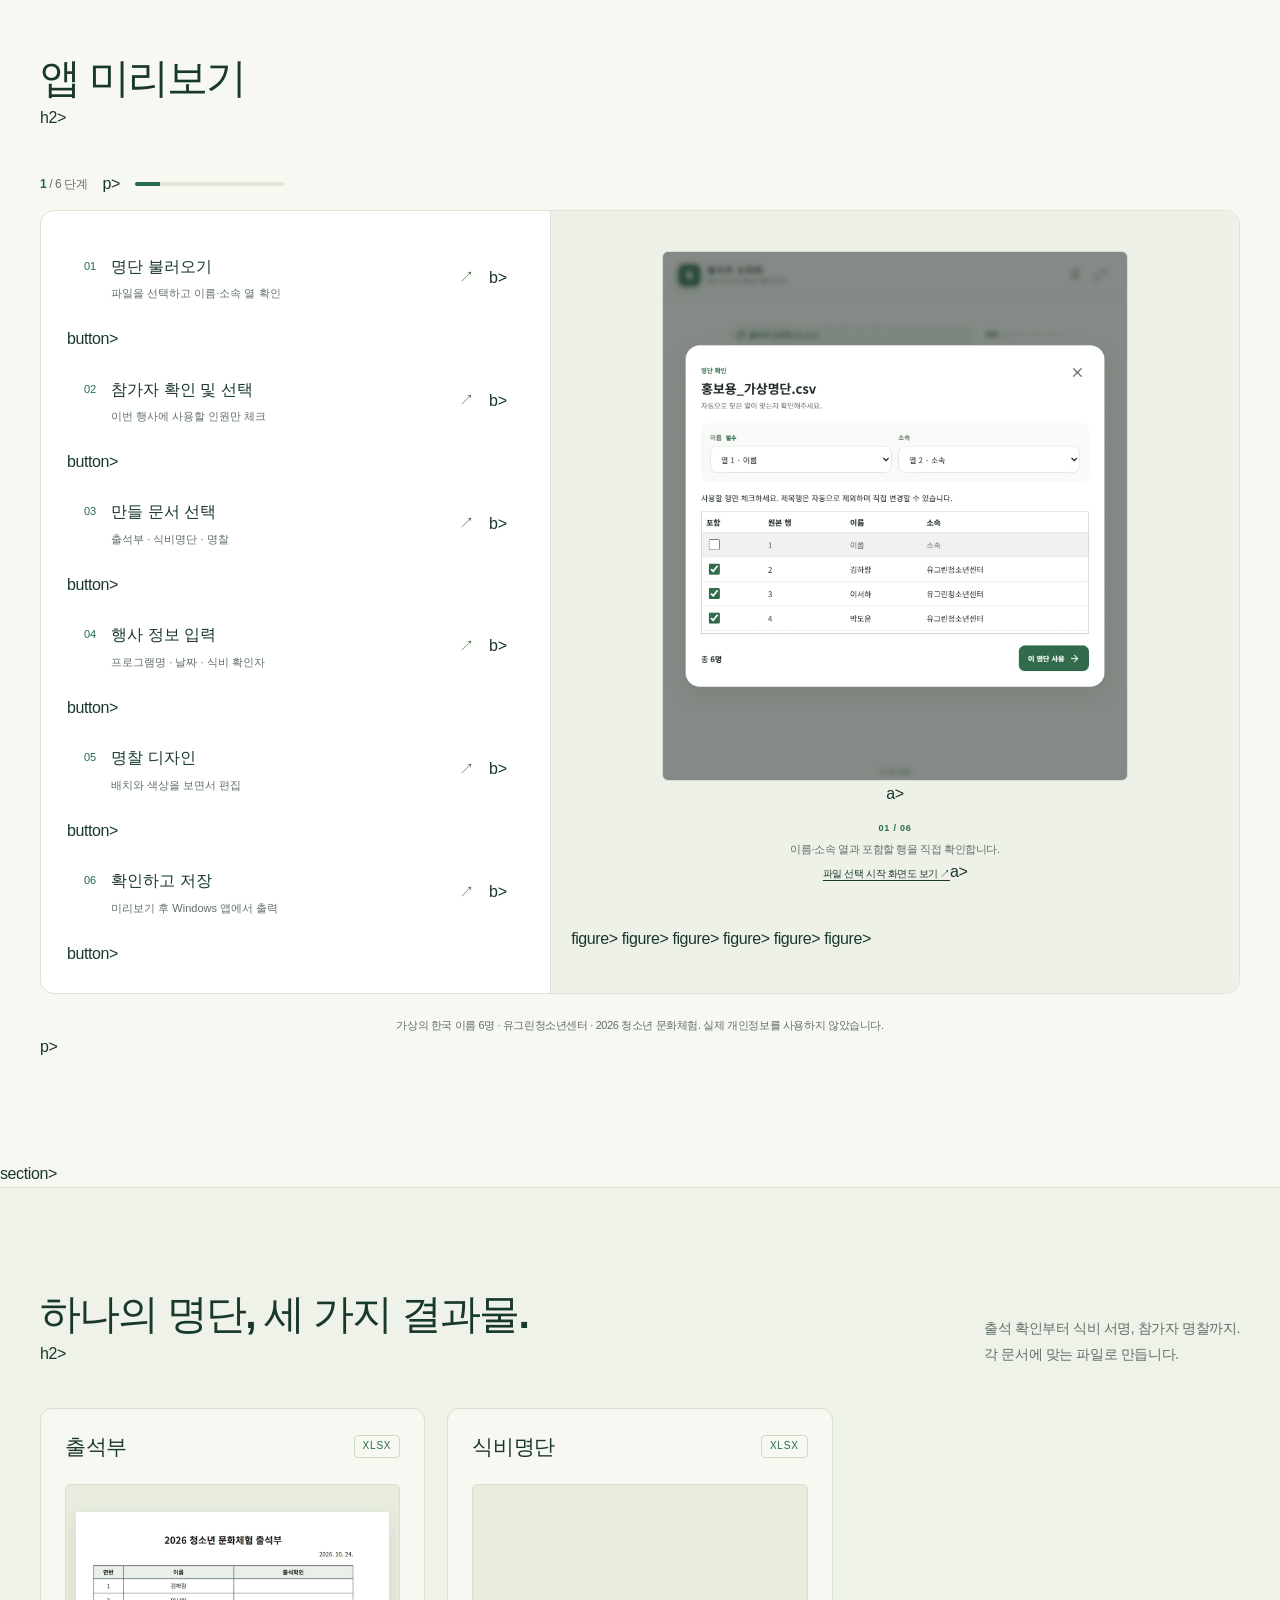
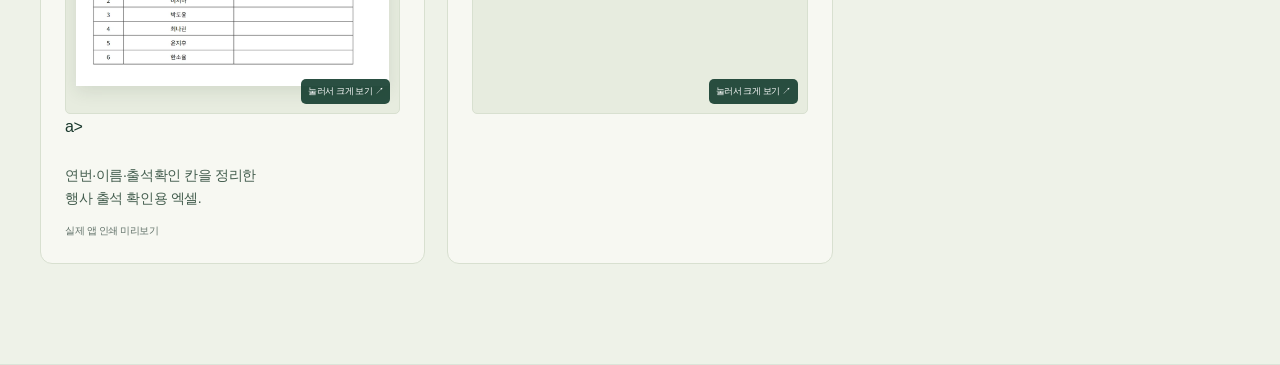
==== commit 17d8b3b3: "fix: point download to v1.3.4 ZIP" ====
--- a/attendance-helper/index.html
+++ b/attendance-helper/index.html
@@ -88,3 +88,74 @@
   <dialog id="image-viewer" aria-labelledby="viewer-caption"><div class="viewer-toolbar"><p id="viewer-caption"></p><button type="button" id="viewer-close" aria-label="확대 이미지 닫기">닫기 <span aria-hidden="true">×</span></button></div><img id="viewer-image" alt=""></dialog>
 </body>
 </html>
+<!doctype html>
+<html lang="ko">
+<head>
+  <meta charset="utf-8">
+  <meta name="viewport" content="width=device-width,initial-scale=1">
+  <title>출석부 도와줘 | 명단 하나로 출석부, 식비명단, 명찰까지</title>
+  <meta name="description" content="명단을 불러오고, 참가자를 고르고, 필요한 문서를 만드세요. 실제 앱 화면으로 만나는 출석부 도와줘. 출석부·식비명단 XLSX와 명찰 PDF를 만드는 Windows 로컬 업무도구.">
+  <meta name="theme-color" content="#153e30">
+  <meta property="og:title" content="명단 하나로 출석부, 식비명단, 명찰까지">
+  <meta property="og:description" content="반복 업무는 줄이고, 프로그램 준비에 집중하세요. 유그린 LAB의 Windows 로컬 업무도구.">
+  <meta property="og:site_name" content="유그린 LAB">
+  <meta property="og:type" content="website">
+  <meta property="og:url" content="https://youthgreen.github.io/attendance-helper/">
+  <meta property="og:image" content="https://youthgreen.github.io/attendance-helper/assets/06-badge-editor.webp">
+  <link rel="canonical" href="https://youthgreen.github.io/attendance-helper/">
+  <link rel="icon" href="./assets/ugreen-lab-logo.webp" type="image/webp">
+  <link rel="stylesheet" href="./styles.css">
+  <script src="./page.js" defer></script>
+</head>
+<body>
+  <a class="skip-link" href="#main">본문으로 이동</a>a>
+  <header class="site-header">
+    <nav class="nav wrap" aria-label="주 메뉴">
+      <a class="brand" href="/" aria-label="유그린 LAB 홈"><span class="brand-mark" aria-hidden="true" style="background:transparent;box-shadow:none;overflow:hidden"><img src="./assets/ugreen-lab-logo.webp" width="35" height="35" alt="" style="width:100%;height:100%;object-fit:contain"></span>span>유그린 <span class="brand-light">LAB</span>span></a>a>
+      <div class="nav-links"><a href="#how-it-works">사용 흐름</a>a><a href="#outputs">결과물</a>a><a class="nav-download" href="#download">Windows 다운로드</a>a></div>div>
+    </nav>nav>
+    <nav class="section-nav" aria-label="페이지 둘러보기"><a href="#how-it-works">둘러보기</a>a><a href="#outputs">결과물</a>a><a href="#download">다운로드</a>a></nav>nav>
+  </header>header>
+  <main id="main">
+    <section class="hero wrap" aria-labelledby="hero-title">
+      <div class="hero-copy">
+        <p class="hero-kicker">WINDOWS 로컬 업무도구</p>p>
+        <h1 id="hero-title"><span>명단 하나에</span><br>출석부, 식비명단,<br>명찰까지.</h1>h1>
+        <p class="hero-description">명단 파일 하나를 불러와 출석부·식비명단 XLSX와 명찰 PDF를 만드세요. 파일 처리는 내 PC에서 이루어집니다.</p>p>
+        <div class="hero-actions"><a class="button primary" href="#download">WINDOWS 앱 다운로드</a>a><p class="release-meta"><strong>최신 버전 v1.3.4</strong><span>업데이트 2026.09.18</span></p>p></div>div>
+      </div>div>
+      <figure class="hero-demo"><div class="app-window"><div class="app-window-bar" aria-hidden="true"><i></i><i></i><i></i><span>출석부 도와줘</span></div>div><picture class="workflow-animation"><source media="(prefers-reduced-motion: reduce)" srcset="./assets/02-column-review.webp"><img class="workflow-gif" src="./assets/workflow.gif" width="640" height="430" fetchpriority="high" alt="명단 확인부터 문서 선택과 저장 전 확인까지 이어지는 실제 앱 동작"></picture>picture></div>div><figcaption>실제 앱 동작 화면</figcaption></figure>figure>
+    </section>section>
+    <div class="page-divider wrap" aria-hidden="true"></div>div>
+    <section class="value-section"><div class="wrap"><h2>반복 업무는 줄이고,<br>프로그램 준비에 집중하세요.</h2><div class="value-grid result-flow"><article><span class="value-icon" aria-hidden="true">INPUT</span><h3>명단 하나</h3>h3><small>이름·소속 열 확인</small></article><span class="flow-arrow" aria-hidden="true">→</span><article><span class="value-icon" aria-hidden="true">OUTPUT 01</span><h3>출석부 XLSX</h3></article><article><span class="value-icon" aria-hidden="true">OUTPUT 02</span><h3>식비명단 XLSX</h3></article><article><span class="value-icon" aria-hidden="true">OUTPUT 03</span><h3>명찰 PDF</h3></article></div>div></div>div></section>section>
+    <section class="section wrap" id="how-it-works" aria-labelledby="steps-title">
+      <div class="section-heading"><div><h2 id="steps-title">앱 미리보기</h2>h2></div></div>
+      <div class="walkthrough-meta"><p id="step-progress" aria-live="polite"><strong>1</strong> / 6 단계</p>p><div class="progress-track" aria-hidden="true"><span></span></div></div>
+      <div class="walkthrough">
+        <div class="step-list" role="tablist" aria-label="앱 사용 단계" aria-orientation="vertical">
+          <button id="tab-import" role="tab" aria-selected="true" aria-controls="panel-import"><span>01</span><span><strong>명단 불러오기</strong><small>파일을 선택하고 이름·소속 열 확인</small></span><b aria-hidden="true">↗</b>b></button>button>
+          <button id="tab-people" role="tab" aria-selected="false" aria-controls="panel-people" tabindex="-1"><span>02</span><span><strong>참가자 확인 및 선택</strong><small>이번 행사에 사용할 인원만 체크</small></span><b aria-hidden="true">↗</b>b></button>button>
+          <button id="tab-docs" role="tab" aria-selected="false" aria-controls="panel-docs" tabindex="-1"><span>03</span><span><strong>만들 문서 선택</strong><small>출석부 · 식비명단 · 명찰</small></span><b aria-hidden="true">↗</b>b></button>button>
+          <button id="tab-event" role="tab" aria-selected="false" aria-controls="panel-event" tabindex="-1"><span>04</span><span><strong>행사 정보 입력</strong><small>프로그램명 · 날짜 · 식비 확인자</small></span><b aria-hidden="true">↗</b>b></button>button>
+          <button id="tab-badge" role="tab" aria-selected="false" aria-controls="panel-badge" tabindex="-1"><span>05</span><span><strong>명찰 디자인</strong><small>배치와 색상을 보면서 편집</small></span><b aria-hidden="true">↗</b>b></button>button>
+          <button id="tab-save" role="tab" aria-selected="false" aria-controls="panel-save" tabindex="-1"><span>06</span><span><strong>확인하고 저장</strong><small>미리보기 후 Windows 앱에서 출력</small></span><b aria-hidden="true">↗</b>b></button>button>
+        </div>
+        <div class="step-panels">
+          <figure id="panel-import" role="tabpanel" aria-labelledby="tab-import" tabindex="0"><a href="./assets/02-column-review.webp" data-lightbox data-caption="명단 불러오기 · 이름과 소속 열, 포함할 행을 확인합니다."><img src="./assets/02-column-review.webp" width="1440" height="1640" loading="lazy" alt="가상 명단 CSV에서 이름과 소속 열을 확인하는 실제 앱 화면"></a>a><figcaption><span>01 / 06</span>이름·소속 열과 포함할 행을 직접 확인합니다.</figcaption><a class="small-link" href="./assets/01-import.webp" data-lightbox data-caption="명단 가져오기 시작 화면">파일 선택 시작 화면도 보기 ↗</a>a></figure>figure>
+          <figure id="panel-people" role="tabpanel" aria-labelledby="tab-people" tabindex="0" hidden><a href="./assets/03-participants.webp" data-lightbox data-caption="참가자 선택 · 가상 참가자 6명 중 5명을 선택한 화면"><img src="./assets/03-participants.webp" width="1440" height="1640" loading="lazy" alt="전체 6명의 가상 참가자 중 한소율을 제외한 5명을 선택한 화면"></a>a><figcaption><span>02 / 06</span>체크를 해제해도 원본 명단은 바뀌지 않습니다.</figcaption></figure>figure>
+          <figure id="panel-docs" role="tabpanel" aria-labelledby="tab-docs" tabindex="0" hidden><a href="./assets/04-documents.webp" data-lightbox data-caption="문서 선택 · 출석부와 식비명단은 XLSX, 명찰은 PDF"><img src="./assets/04-documents.webp" width="1440" height="1640" loading="lazy" alt="출석부, 식비명단, 명찰 세 가지 문서를 선택하는 실제 화면"></a>a><figcaption><span>03 / 06</span>필요한 문서만 골라 한 번에 준비합니다.</figcaption></figure>figure>
+          <figure id="panel-event" role="tabpanel" aria-labelledby="tab-event" tabindex="0" hidden><a href="./assets/05-event.webp" data-lightbox data-caption="행사 정보 · 2026 청소년 문화체험 / 2026. 10. 24. / 가상 확인자 정다온"><img src="./assets/05-event.webp" width="1440" height="1640" loading="lazy" alt="2026 청소년 문화체험 행사명과 날짜, 확인자 정다온을 입력한 화면"></a>a><figcaption><span>04 / 06</span>행사 정보를 입력하고 출석부·식비명단을 미리 봅니다.</figcaption></figure>figure>
+          <figure id="panel-badge" role="tabpanel" aria-labelledby="tab-badge" tabindex="0" hidden><a href="./assets/06-badge-editor.webp" data-lightbox data-caption="명찰 편집 · 실제 드래그 배치와 색상 설정 UI"><img src="./assets/06-badge-editor.webp" width="1600" height="1131" loading="lazy" alt="행사명, 소속, 이름의 배치와 명찰 배경색을 편집하는 화면"></a>a><figcaption><span>05 / 06</span>큰 작업 화면에서 명찰 디자인을 조정합니다.</figcaption></figure>figure>
+          <figure id="panel-save" role="tabpanel" aria-labelledby="tab-save" tabindex="0" hidden><a href="./assets/07-save-review.webp" data-lightbox data-caption="저장 전 확인 · 실제 파일 생성은 Windows 앱에서 지원합니다."><img src="./assets/07-save-review.webp" width="1440" height="1640" loading="lazy" alt="참가자 6명과 결과 파일 3개를 확인하고 저장 위치를 선택하는 단계"></a>a><figcaption><span>06 / 06</span>참가자·행사·파일 개수를 확인한 뒤 저장 위치를 고릅니다.</figcaption></figure>figure>
+        </div>
+      </div>
+      <div hidden class="step-controls" aria-label="미리보기 단계 이동"><button type="button" data-step="previous">← 이전 단계</button>button><button type="button" data-step="next">다음 단계 →</button>button></div>
+      <p class="section-note">가상의 한국 이름 6명 · 유그린청소년센터 · 2026 청소년 문화체험. 실제 개인정보를 사용하지 않았습니다.</p>p>
+      <noscript><p>JavaScript 없이도 다음 실제 화면을 열 수 있습니다: <a href="./assets/03-participants.webp">참가자 선택</a>a> · <a href="./assets/04-documents.webp">문서 선택</a>a> · <a href="./assets/05-event.webp">행사 정보</a>a> · <a href="./assets/06-badge-editor.webp">명찰 편집</a>a> · <a href="./assets/07-save-review.webp">저장 전 확인</a>a></p></noscript>
+    </section>section>
+    <section class="section output-section" id="outputs" aria-labelledby="outputs-title"><div class="wrap">
+      <div class="section-heading"><div><h2 id="outputs-title">하나의 명단, 세 가지 결과물.</h2>h2></div><p>출석 확인부터 식비 서명, 참가자 명찰까지.<br>각 문서에 맞는 파일로 만듭니다.</p></div>
+      <div class="output-grid">
+        <article class="output-card"><div class="output-card-heading"><h3>출석부</h3><span class="file-tag">XLSX</span></div><a class="output-image" href="./assets/08-attendance-preview.webp" data-lightbox data-caption="출석부 · 실제 앱의 XLSX 인쇄 미리보기"><img src="./assets/attendance-detail.webp" width="1000" height="556" loading="lazy" alt="실제 출석부 미리보기의 연번, 이름, 출석확인 칸"></a>a><p>연번·이름·출석확인 칸을 정리한<br>행사 출석 확인용 엑셀.</p><small>실제 앱 인쇄 미리보기</small></article>
+        <article class="output-card"><div class="output-card-heading"><h3>식비명단</h3><span class="file-tag">XLSX</span></div><a class="output-image" href="./assets/09-meal-preview.webp" data-lightbox data-caption="식비명단 · 실제 앱의 XLSX 인쇄 미리보기"><img src="./assets/meal-d</h3></h3></p></p></noscript></span></span></div></h3></h3></small></article></h2></figcaption></i></i></strong></span></body></title></head>
+
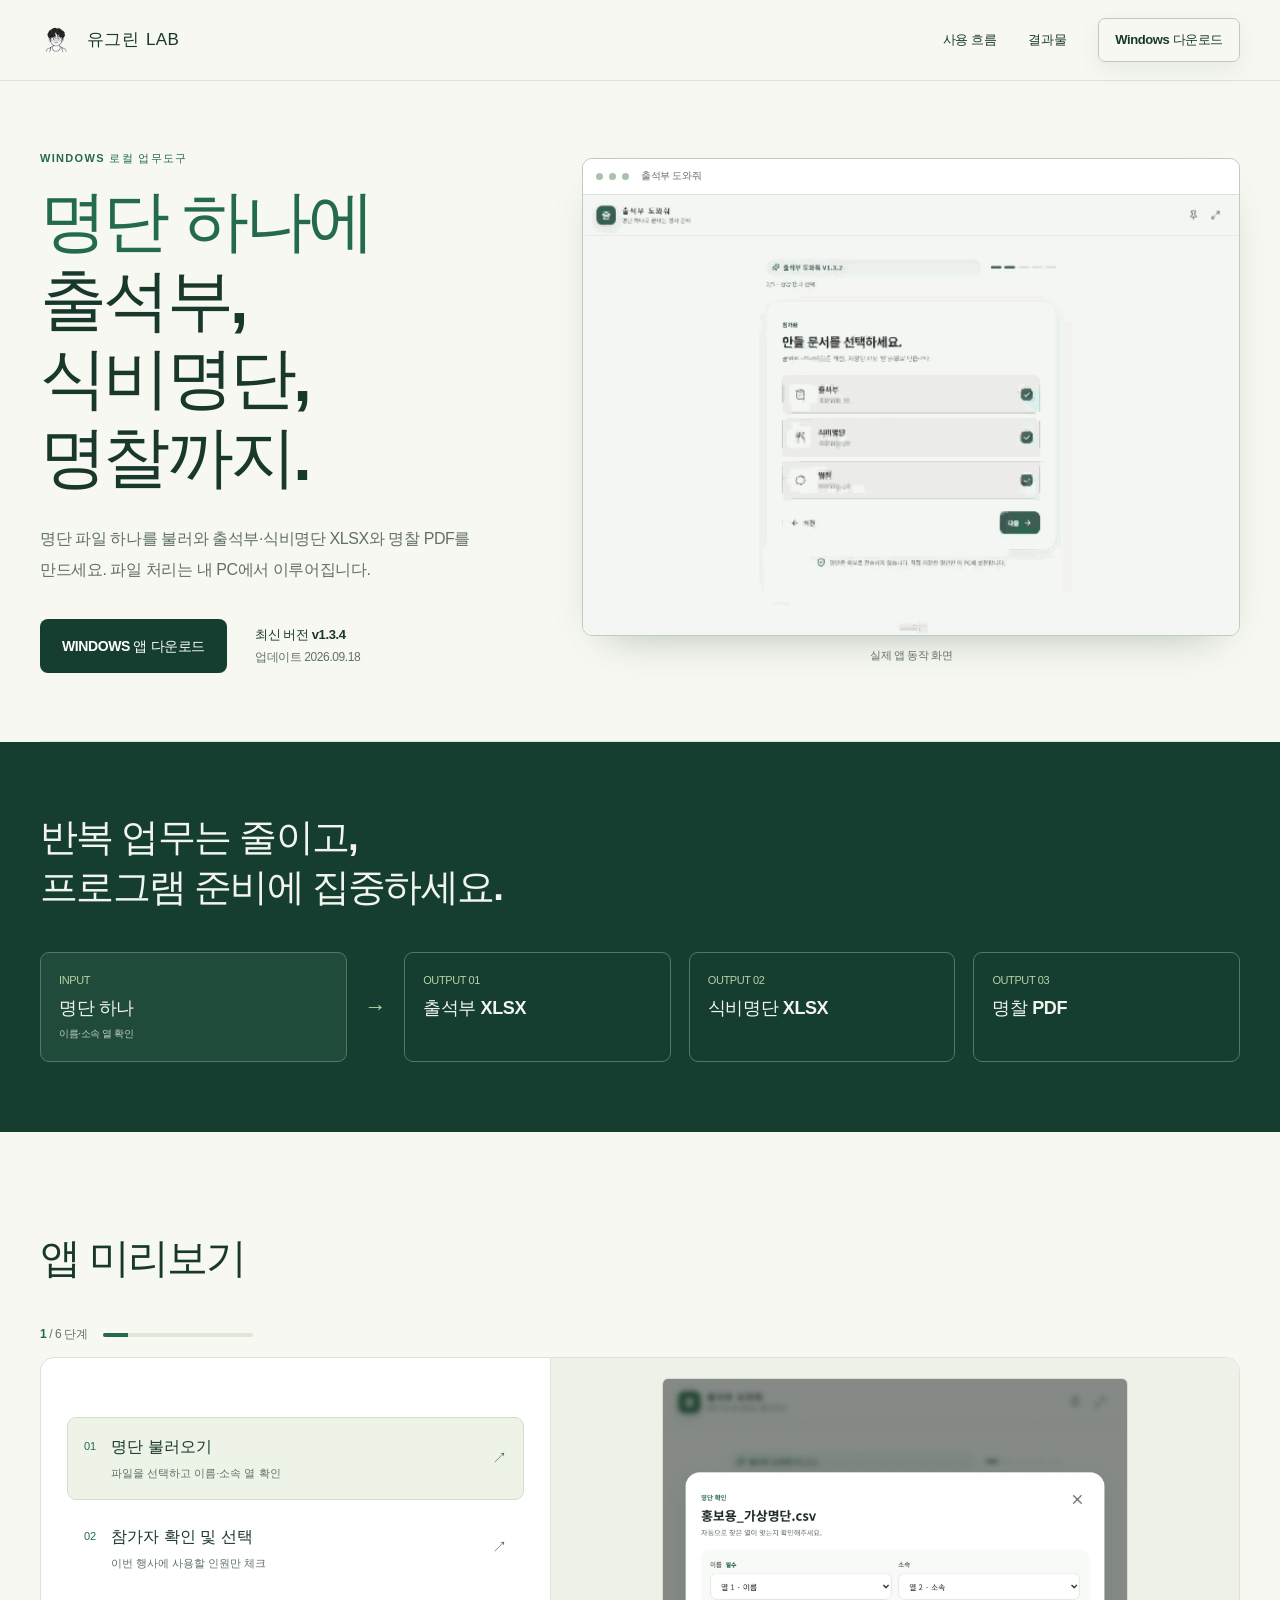
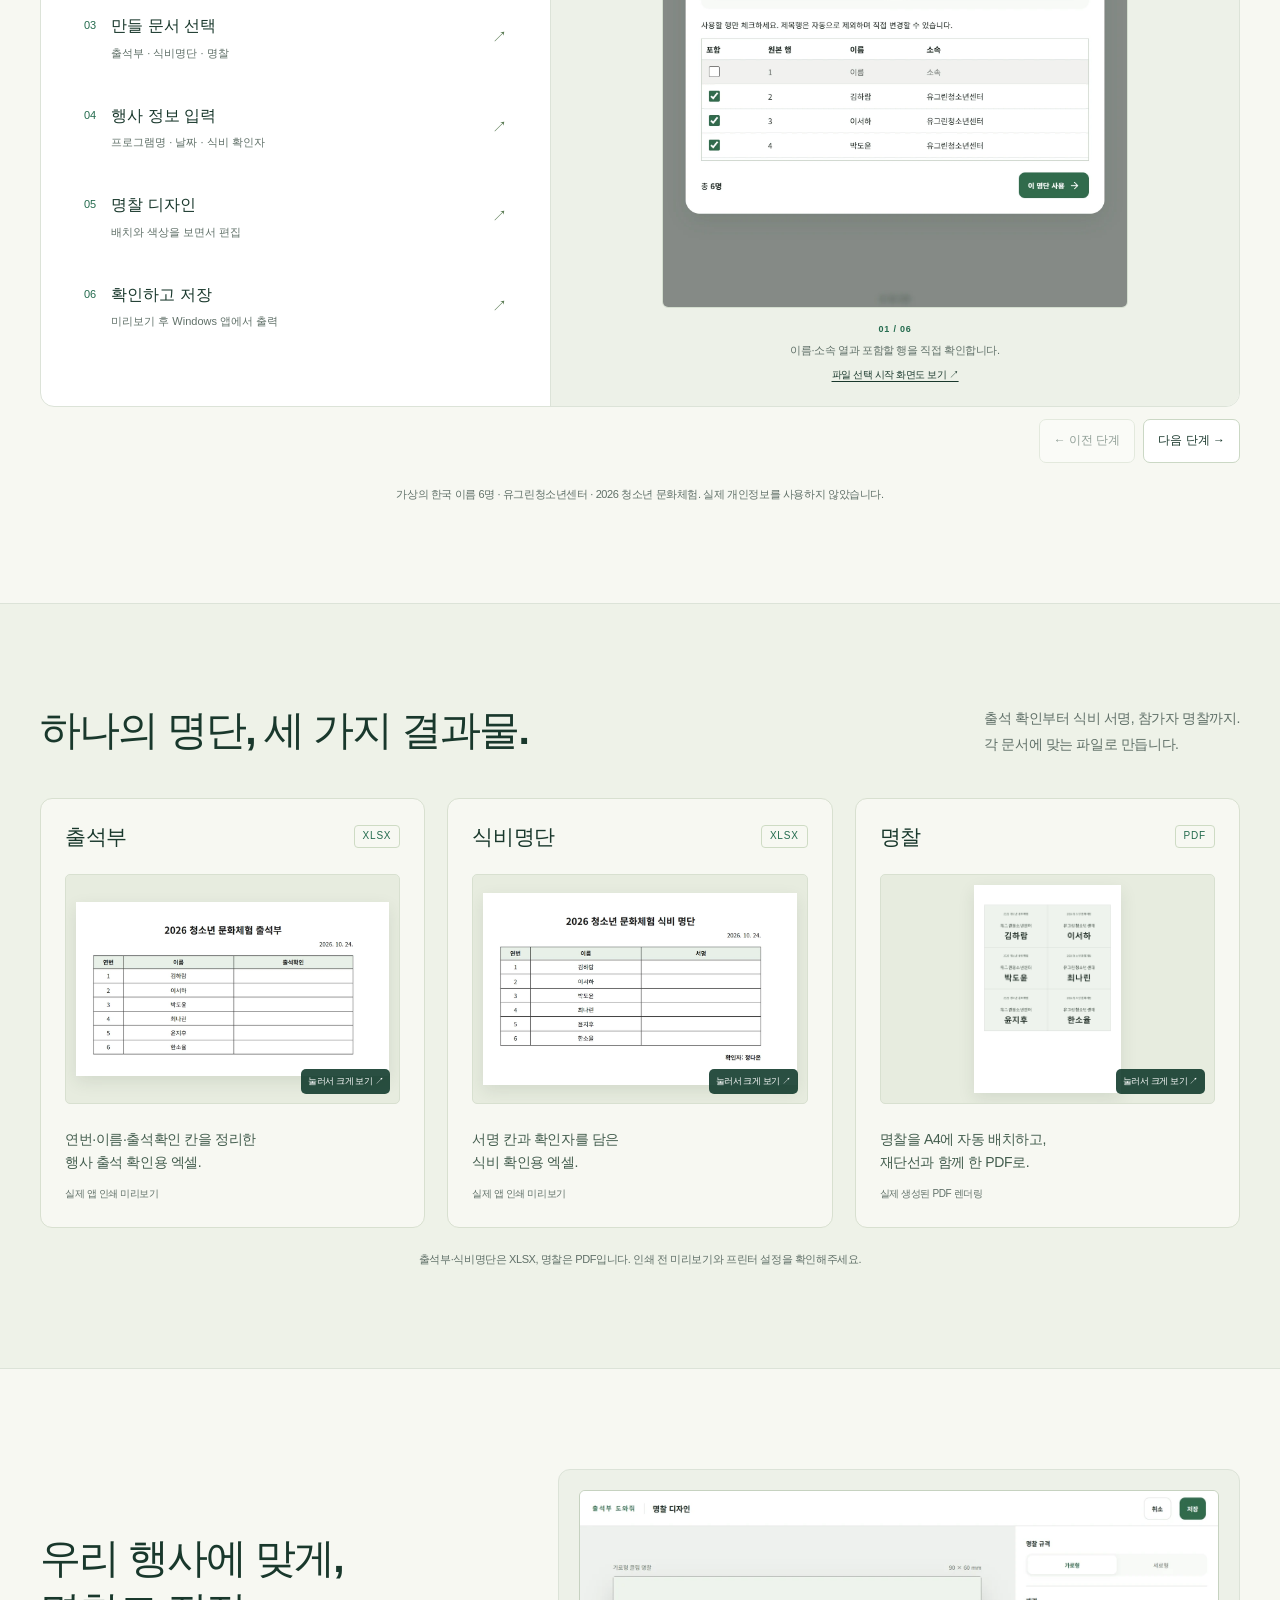
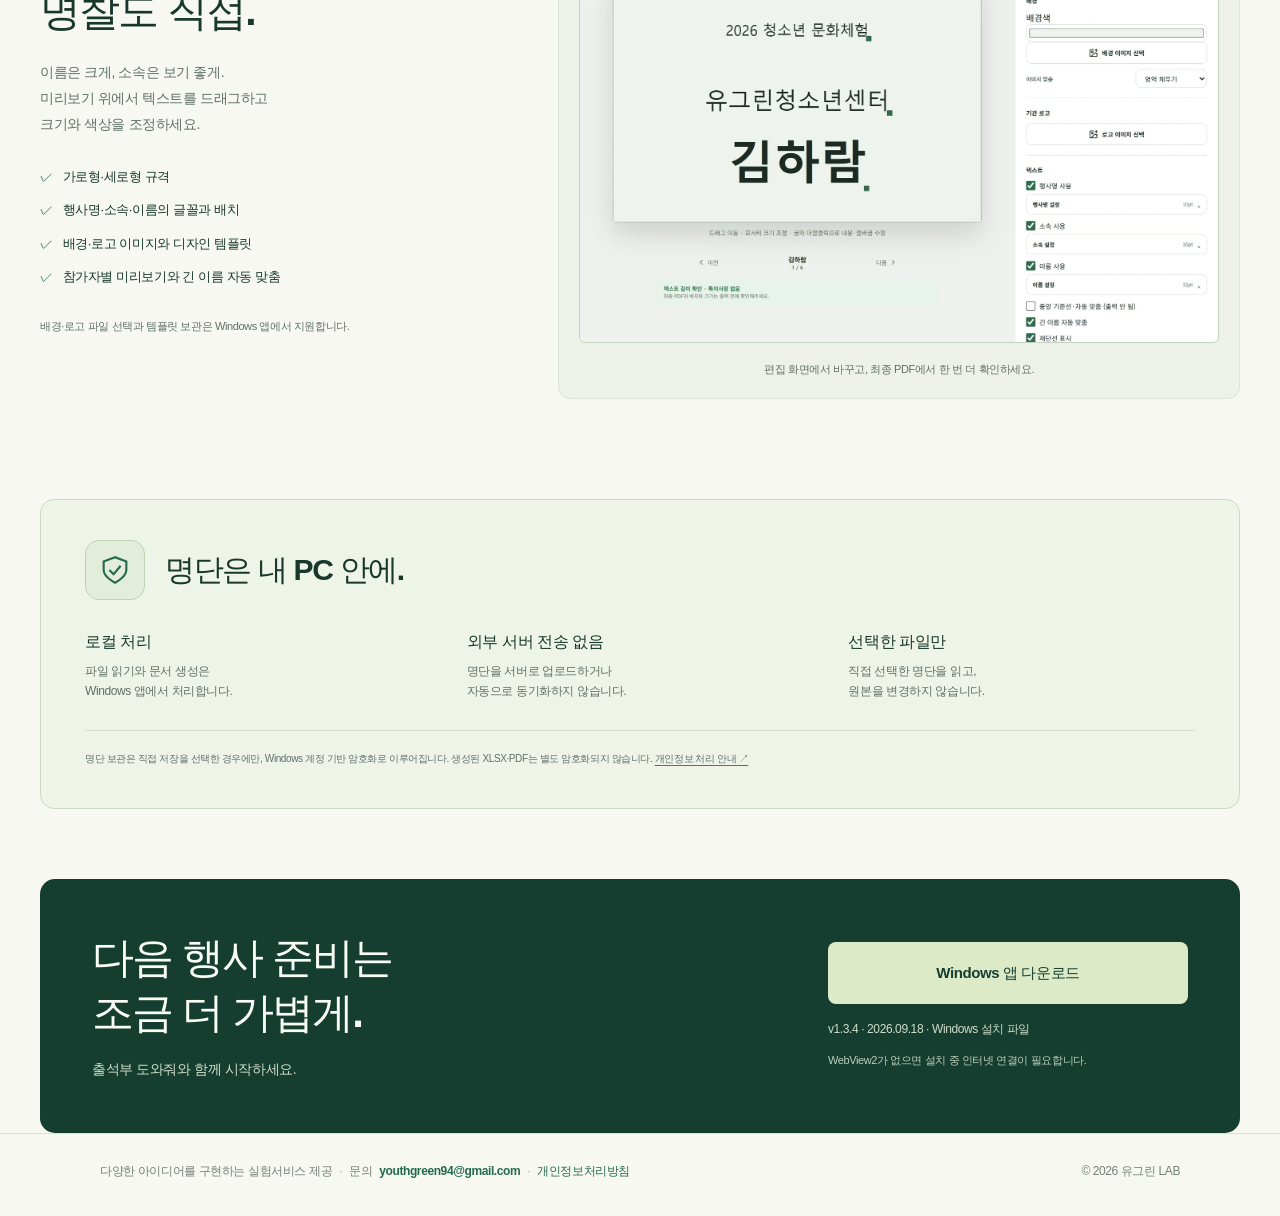
==== commit 08b327cf: "fix: update v1.3.4 ZIP download" ====
--- a/attendance-helper/index.html
+++ b/attendance-helper/index.html
@@ -88,74 +88,3 @@
   <dialog id="image-viewer" aria-labelledby="viewer-caption"><div class="viewer-toolbar"><p id="viewer-caption"></p><button type="button" id="viewer-close" aria-label="확대 이미지 닫기">닫기 <span aria-hidden="true">×</span></button></div><img id="viewer-image" alt=""></dialog>
 </body>
 </html>
-<!doctype html>
-<html lang="ko">
-<head>
-  <meta charset="utf-8">
-  <meta name="viewport" content="width=device-width,initial-scale=1">
-  <title>출석부 도와줘 | 명단 하나로 출석부, 식비명단, 명찰까지</title>
-  <meta name="description" content="명단을 불러오고, 참가자를 고르고, 필요한 문서를 만드세요. 실제 앱 화면으로 만나는 출석부 도와줘. 출석부·식비명단 XLSX와 명찰 PDF를 만드는 Windows 로컬 업무도구.">
-  <meta name="theme-color" content="#153e30">
-  <meta property="og:title" content="명단 하나로 출석부, 식비명단, 명찰까지">
-  <meta property="og:description" content="반복 업무는 줄이고, 프로그램 준비에 집중하세요. 유그린 LAB의 Windows 로컬 업무도구.">
-  <meta property="og:site_name" content="유그린 LAB">
-  <meta property="og:type" content="website">
-  <meta property="og:url" content="https://youthgreen.github.io/attendance-helper/">
-  <meta property="og:image" content="https://youthgreen.github.io/attendance-helper/assets/06-badge-editor.webp">
-  <link rel="canonical" href="https://youthgreen.github.io/attendance-helper/">
-  <link rel="icon" href="./assets/ugreen-lab-logo.webp" type="image/webp">
-  <link rel="stylesheet" href="./styles.css">
-  <script src="./page.js" defer></script>
-</head>
-<body>
-  <a class="skip-link" href="#main">본문으로 이동</a>a>
-  <header class="site-header">
-    <nav class="nav wrap" aria-label="주 메뉴">
-      <a class="brand" href="/" aria-label="유그린 LAB 홈"><span class="brand-mark" aria-hidden="true" style="background:transparent;box-shadow:none;overflow:hidden"><img src="./assets/ugreen-lab-logo.webp" width="35" height="35" alt="" style="width:100%;height:100%;object-fit:contain"></span>span>유그린 <span class="brand-light">LAB</span>span></a>a>
-      <div class="nav-links"><a href="#how-it-works">사용 흐름</a>a><a href="#outputs">결과물</a>a><a class="nav-download" href="#download">Windows 다운로드</a>a></div>div>
-    </nav>nav>
-    <nav class="section-nav" aria-label="페이지 둘러보기"><a href="#how-it-works">둘러보기</a>a><a href="#outputs">결과물</a>a><a href="#download">다운로드</a>a></nav>nav>
-  </header>header>
-  <main id="main">
-    <section class="hero wrap" aria-labelledby="hero-title">
-      <div class="hero-copy">
-        <p class="hero-kicker">WINDOWS 로컬 업무도구</p>p>
-        <h1 id="hero-title"><span>명단 하나에</span><br>출석부, 식비명단,<br>명찰까지.</h1>h1>
-        <p class="hero-description">명단 파일 하나를 불러와 출석부·식비명단 XLSX와 명찰 PDF를 만드세요. 파일 처리는 내 PC에서 이루어집니다.</p>p>
-        <div class="hero-actions"><a class="button primary" href="#download">WINDOWS 앱 다운로드</a>a><p class="release-meta"><strong>최신 버전 v1.3.4</strong><span>업데이트 2026.09.18</span></p>p></div>div>
-      </div>div>
-      <figure class="hero-demo"><div class="app-window"><div class="app-window-bar" aria-hidden="true"><i></i><i></i><i></i><span>출석부 도와줘</span></div>div><picture class="workflow-animation"><source media="(prefers-reduced-motion: reduce)" srcset="./assets/02-column-review.webp"><img class="workflow-gif" src="./assets/workflow.gif" width="640" height="430" fetchpriority="high" alt="명단 확인부터 문서 선택과 저장 전 확인까지 이어지는 실제 앱 동작"></picture>picture></div>div><figcaption>실제 앱 동작 화면</figcaption></figure>figure>
-    </section>section>
-    <div class="page-divider wrap" aria-hidden="true"></div>div>
-    <section class="value-section"><div class="wrap"><h2>반복 업무는 줄이고,<br>프로그램 준비에 집중하세요.</h2><div class="value-grid result-flow"><article><span class="value-icon" aria-hidden="true">INPUT</span><h3>명단 하나</h3>h3><small>이름·소속 열 확인</small></article><span class="flow-arrow" aria-hidden="true">→</span><article><span class="value-icon" aria-hidden="true">OUTPUT 01</span><h3>출석부 XLSX</h3></article><article><span class="value-icon" aria-hidden="true">OUTPUT 02</span><h3>식비명단 XLSX</h3></article><article><span class="value-icon" aria-hidden="true">OUTPUT 03</span><h3>명찰 PDF</h3></article></div>div></div>div></section>section>
-    <section class="section wrap" id="how-it-works" aria-labelledby="steps-title">
-      <div class="section-heading"><div><h2 id="steps-title">앱 미리보기</h2>h2></div></div>
-      <div class="walkthrough-meta"><p id="step-progress" aria-live="polite"><strong>1</strong> / 6 단계</p>p><div class="progress-track" aria-hidden="true"><span></span></div></div>
-      <div class="walkthrough">
-        <div class="step-list" role="tablist" aria-label="앱 사용 단계" aria-orientation="vertical">
-          <button id="tab-import" role="tab" aria-selected="true" aria-controls="panel-import"><span>01</span><span><strong>명단 불러오기</strong><small>파일을 선택하고 이름·소속 열 확인</small></span><b aria-hidden="true">↗</b>b></button>button>
-          <button id="tab-people" role="tab" aria-selected="false" aria-controls="panel-people" tabindex="-1"><span>02</span><span><strong>참가자 확인 및 선택</strong><small>이번 행사에 사용할 인원만 체크</small></span><b aria-hidden="true">↗</b>b></button>button>
-          <button id="tab-docs" role="tab" aria-selected="false" aria-controls="panel-docs" tabindex="-1"><span>03</span><span><strong>만들 문서 선택</strong><small>출석부 · 식비명단 · 명찰</small></span><b aria-hidden="true">↗</b>b></button>button>
-          <button id="tab-event" role="tab" aria-selected="false" aria-controls="panel-event" tabindex="-1"><span>04</span><span><strong>행사 정보 입력</strong><small>프로그램명 · 날짜 · 식비 확인자</small></span><b aria-hidden="true">↗</b>b></button>button>
-          <button id="tab-badge" role="tab" aria-selected="false" aria-controls="panel-badge" tabindex="-1"><span>05</span><span><strong>명찰 디자인</strong><small>배치와 색상을 보면서 편집</small></span><b aria-hidden="true">↗</b>b></button>button>
-          <button id="tab-save" role="tab" aria-selected="false" aria-controls="panel-save" tabindex="-1"><span>06</span><span><strong>확인하고 저장</strong><small>미리보기 후 Windows 앱에서 출력</small></span><b aria-hidden="true">↗</b>b></button>button>
-        </div>
-        <div class="step-panels">
-          <figure id="panel-import" role="tabpanel" aria-labelledby="tab-import" tabindex="0"><a href="./assets/02-column-review.webp" data-lightbox data-caption="명단 불러오기 · 이름과 소속 열, 포함할 행을 확인합니다."><img src="./assets/02-column-review.webp" width="1440" height="1640" loading="lazy" alt="가상 명단 CSV에서 이름과 소속 열을 확인하는 실제 앱 화면"></a>a><figcaption><span>01 / 06</span>이름·소속 열과 포함할 행을 직접 확인합니다.</figcaption><a class="small-link" href="./assets/01-import.webp" data-lightbox data-caption="명단 가져오기 시작 화면">파일 선택 시작 화면도 보기 ↗</a>a></figure>figure>
-          <figure id="panel-people" role="tabpanel" aria-labelledby="tab-people" tabindex="0" hidden><a href="./assets/03-participants.webp" data-lightbox data-caption="참가자 선택 · 가상 참가자 6명 중 5명을 선택한 화면"><img src="./assets/03-participants.webp" width="1440" height="1640" loading="lazy" alt="전체 6명의 가상 참가자 중 한소율을 제외한 5명을 선택한 화면"></a>a><figcaption><span>02 / 06</span>체크를 해제해도 원본 명단은 바뀌지 않습니다.</figcaption></figure>figure>
-          <figure id="panel-docs" role="tabpanel" aria-labelledby="tab-docs" tabindex="0" hidden><a href="./assets/04-documents.webp" data-lightbox data-caption="문서 선택 · 출석부와 식비명단은 XLSX, 명찰은 PDF"><img src="./assets/04-documents.webp" width="1440" height="1640" loading="lazy" alt="출석부, 식비명단, 명찰 세 가지 문서를 선택하는 실제 화면"></a>a><figcaption><span>03 / 06</span>필요한 문서만 골라 한 번에 준비합니다.</figcaption></figure>figure>
-          <figure id="panel-event" role="tabpanel" aria-labelledby="tab-event" tabindex="0" hidden><a href="./assets/05-event.webp" data-lightbox data-caption="행사 정보 · 2026 청소년 문화체험 / 2026. 10. 24. / 가상 확인자 정다온"><img src="./assets/05-event.webp" width="1440" height="1640" loading="lazy" alt="2026 청소년 문화체험 행사명과 날짜, 확인자 정다온을 입력한 화면"></a>a><figcaption><span>04 / 06</span>행사 정보를 입력하고 출석부·식비명단을 미리 봅니다.</figcaption></figure>figure>
-          <figure id="panel-badge" role="tabpanel" aria-labelledby="tab-badge" tabindex="0" hidden><a href="./assets/06-badge-editor.webp" data-lightbox data-caption="명찰 편집 · 실제 드래그 배치와 색상 설정 UI"><img src="./assets/06-badge-editor.webp" width="1600" height="1131" loading="lazy" alt="행사명, 소속, 이름의 배치와 명찰 배경색을 편집하는 화면"></a>a><figcaption><span>05 / 06</span>큰 작업 화면에서 명찰 디자인을 조정합니다.</figcaption></figure>figure>
-          <figure id="panel-save" role="tabpanel" aria-labelledby="tab-save" tabindex="0" hidden><a href="./assets/07-save-review.webp" data-lightbox data-caption="저장 전 확인 · 실제 파일 생성은 Windows 앱에서 지원합니다."><img src="./assets/07-save-review.webp" width="1440" height="1640" loading="lazy" alt="참가자 6명과 결과 파일 3개를 확인하고 저장 위치를 선택하는 단계"></a>a><figcaption><span>06 / 06</span>참가자·행사·파일 개수를 확인한 뒤 저장 위치를 고릅니다.</figcaption></figure>figure>
-        </div>
-      </div>
-      <div hidden class="step-controls" aria-label="미리보기 단계 이동"><button type="button" data-step="previous">← 이전 단계</button>button><button type="button" data-step="next">다음 단계 →</button>button></div>
-      <p class="section-note">가상의 한국 이름 6명 · 유그린청소년센터 · 2026 청소년 문화체험. 실제 개인정보를 사용하지 않았습니다.</p>p>
-      <noscript><p>JavaScript 없이도 다음 실제 화면을 열 수 있습니다: <a href="./assets/03-participants.webp">참가자 선택</a>a> · <a href="./assets/04-documents.webp">문서 선택</a>a> · <a href="./assets/05-event.webp">행사 정보</a>a> · <a href="./assets/06-badge-editor.webp">명찰 편집</a>a> · <a href="./assets/07-save-review.webp">저장 전 확인</a>a></p></noscript>
-    </section>section>
-    <section class="section output-section" id="outputs" aria-labelledby="outputs-title"><div class="wrap">
-      <div class="section-heading"><div><h2 id="outputs-title">하나의 명단, 세 가지 결과물.</h2>h2></div><p>출석 확인부터 식비 서명, 참가자 명찰까지.<br>각 문서에 맞는 파일로 만듭니다.</p></div>
-      <div class="output-grid">
-        <article class="output-card"><div class="output-card-heading"><h3>출석부</h3><span class="file-tag">XLSX</span></div><a class="output-image" href="./assets/08-attendance-preview.webp" data-lightbox data-caption="출석부 · 실제 앱의 XLSX 인쇄 미리보기"><img src="./assets/attendance-detail.webp" width="1000" height="556" loading="lazy" alt="실제 출석부 미리보기의 연번, 이름, 출석확인 칸"></a>a><p>연번·이름·출석확인 칸을 정리한<br>행사 출석 확인용 엑셀.</p><small>실제 앱 인쇄 미리보기</small></article>
-        <article class="output-card"><div class="output-card-heading"><h3>식비명단</h3><span class="file-tag">XLSX</span></div><a class="output-image" href="./assets/09-meal-preview.webp" data-lightbox data-caption="식비명단 · 실제 앱의 XLSX 인쇄 미리보기"><img src="./assets/meal-d</h3></h3></p></p></noscript></span></span></div></h3></h3></small></article></h2></figcaption></i></i></strong></span></body></title></head>
-
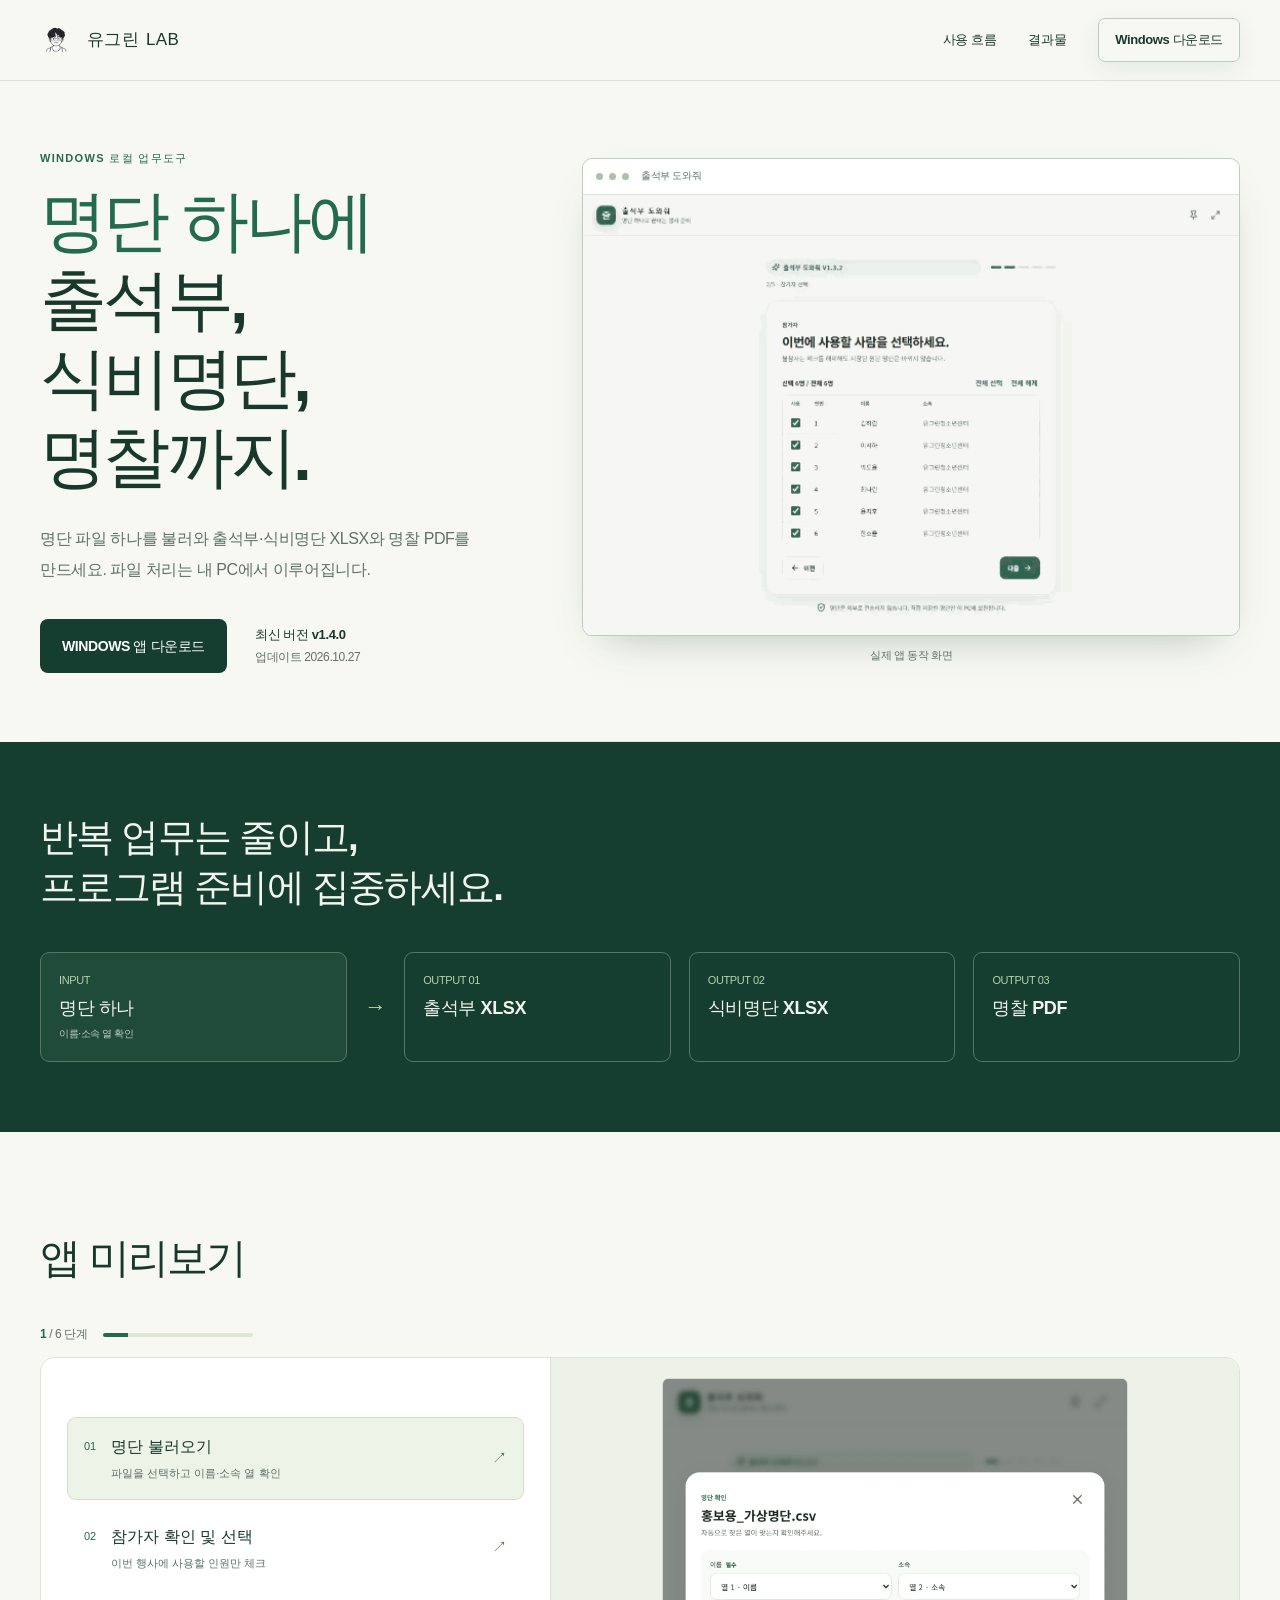
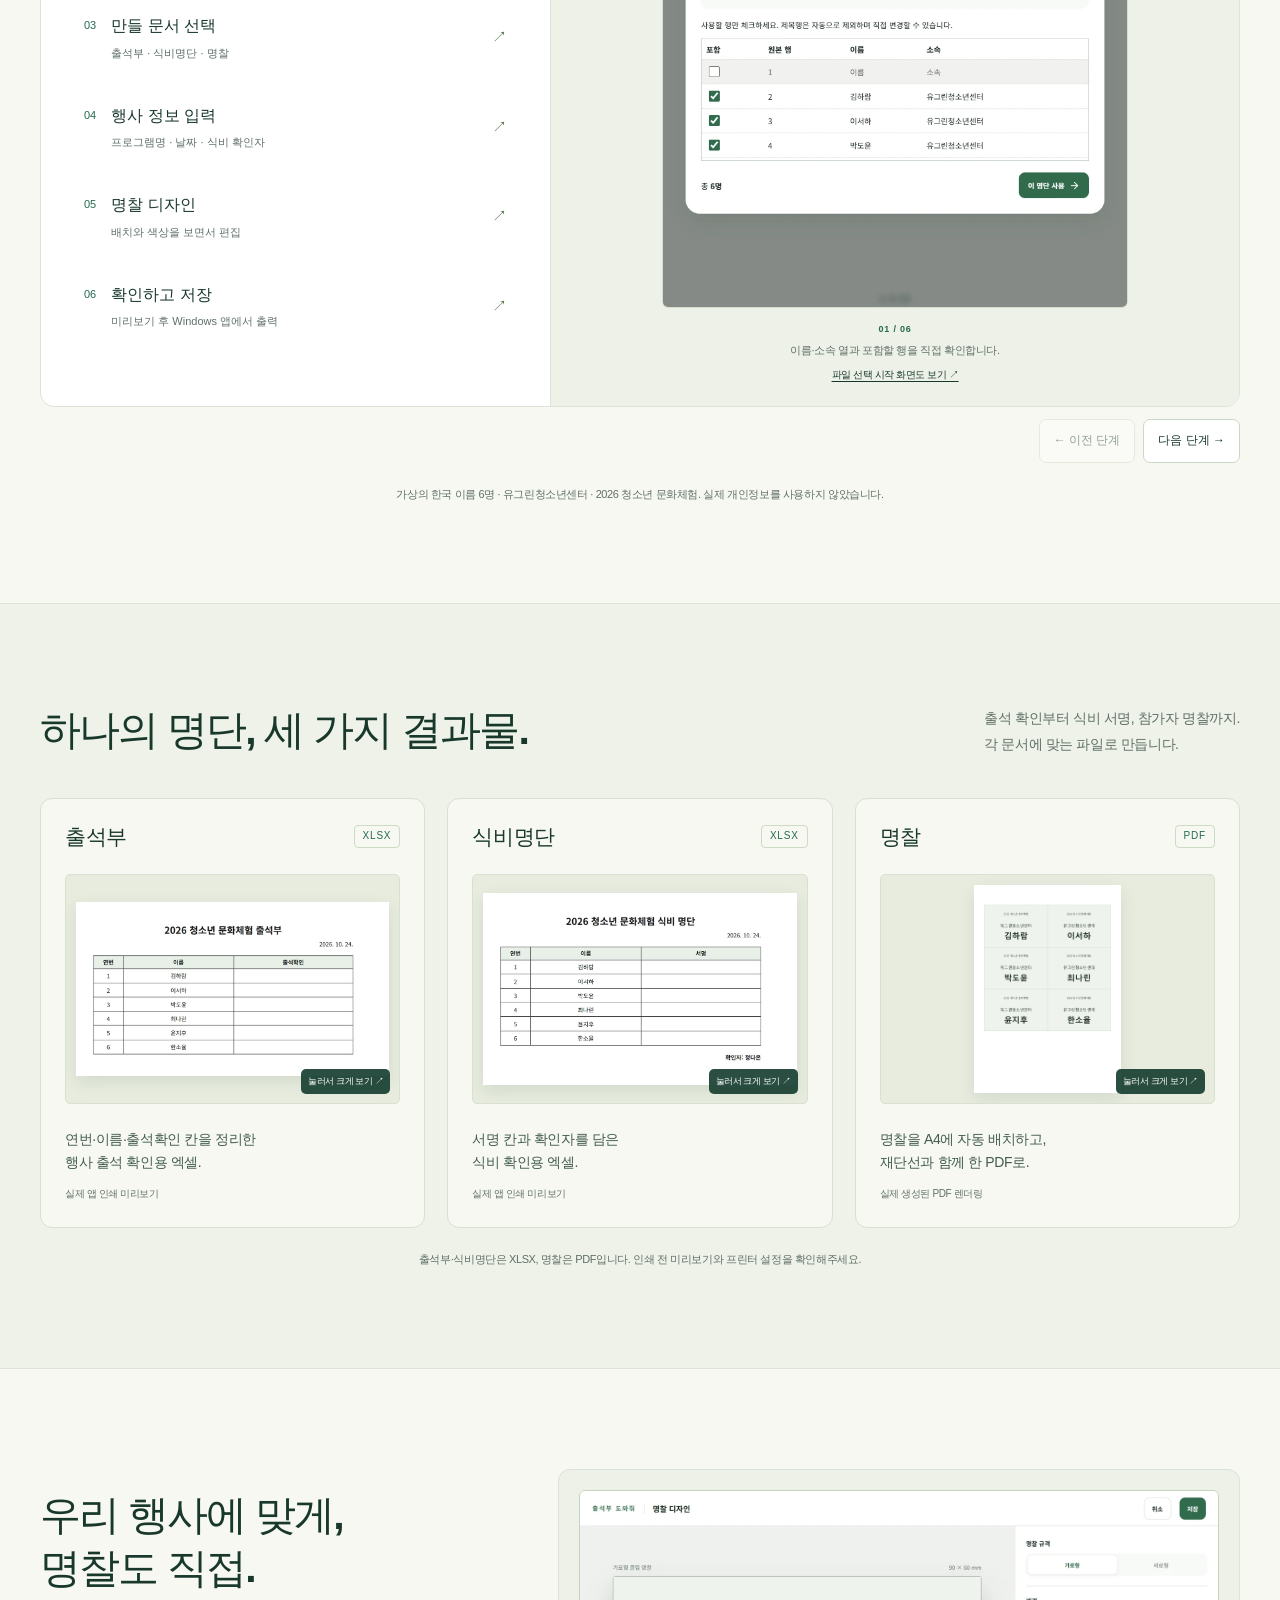
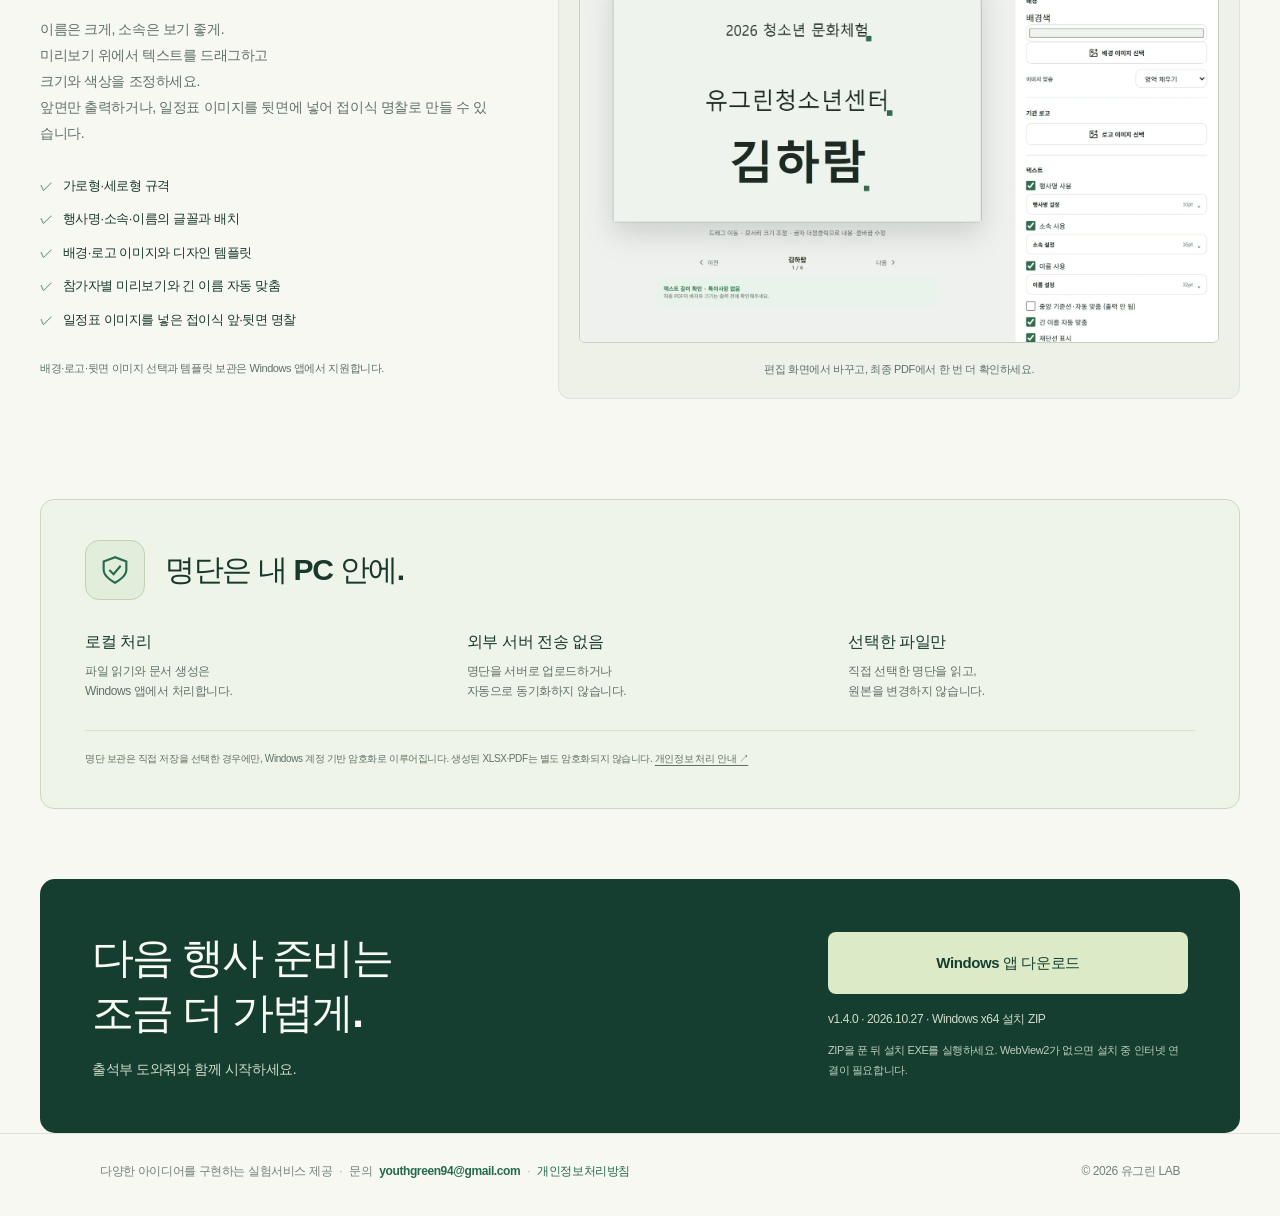
==== commit 788721e7: "release: publish Attendance Helper v1.4.0 download" ====
--- a/attendance-helper/index.html
+++ b/attendance-helper/index.html
@@ -32,7 +32,7 @@
         <p class="hero-kicker">WINDOWS 로컬 업무도구</p>
         <h1 id="hero-title"><span>명단 하나에</span><br>출석부, 식비명단,<br>명찰까지.</h1>
         <p class="hero-description">명단 파일 하나를 불러와 출석부·식비명단 XLSX와 명찰 PDF를 만드세요. 파일 처리는 내 PC에서 이루어집니다.</p>
-        <div class="hero-actions"><a class="button primary" href="#download">WINDOWS 앱 다운로드</a><p class="release-meta"><strong>최신 버전 v1.3.4</strong><span>업데이트 2026.09.18</span></p></div>
+        <div class="hero-actions"><a class="button primary" href="#download">WINDOWS 앱 다운로드</a><p class="release-meta"><strong>최신 버전 v1.4.0</strong><span>업데이트 2026.10.27</span></p></div>
       </div>
       <figure class="hero-demo"><div class="app-window"><div class="app-window-bar" aria-hidden="true"><i></i><i></i><i></i><span>출석부 도와줘</span></div><picture class="workflow-animation"><source media="(prefers-reduced-motion: reduce)" srcset="./assets/02-column-review.webp"><img class="workflow-gif" src="./assets/workflow.gif" width="640" height="430" fetchpriority="high" alt="명단 확인부터 문서 선택과 저장 전 확인까지 이어지는 실제 앱 동작"></picture></div><figcaption>실제 앱 동작 화면</figcaption></figure>
     </section>
@@ -73,11 +73,11 @@
       <p class="section-note">출석부·식비명단은 XLSX, 명찰은 PDF입니다. 인쇄 전 미리보기와 프린터 설정을 확인해주세요.</p>
     </div></section>
     <section class="section wrap badge-section" aria-labelledby="badge-title">
-      <div class="badge-copy"><h2 id="badge-title">우리 행사에 맞게,<br>명찰도 직접.</h2><p>이름은 크게, 소속은 보기 좋게.<br>미리보기 위에서 텍스트를 드래그하고<br>크기와 색상을 조정하세요.</p><ul class="check-list"><li>가로형·세로형 규격</li><li>행사명·소속·이름의 글꼴과 배치</li><li>배경·로고 이미지와 디자인 템플릿</li><li>참가자별 미리보기와 긴 이름 자동 맞춤</li></ul><p class="fine">배경·로고 파일 선택과 템플릿 보관은 Windows 앱에서 지원합니다.</p></div>
+      <div class="badge-copy"><h2 id="badge-title">우리 행사에 맞게,<br>명찰도 직접.</h2><p>이름은 크게, 소속은 보기 좋게.<br>미리보기 위에서 텍스트를 드래그하고<br>크기와 색상을 조정하세요.<br>앞면만 출력하거나, 일정표 이미지를 뒷면에 넣어 접이식 명찰로 만들 수 있습니다.</p><ul class="check-list"><li>가로형·세로형 규격</li><li>행사명·소속·이름의 글꼴과 배치</li><li>배경·로고 이미지와 디자인 템플릿</li><li>참가자별 미리보기와 긴 이름 자동 맞춤</li><li>일정표 이미지를 넣은 접이식 앞·뒷면 명찰</li></ul><p class="fine">배경·로고·뒷면 이미지 선택과 템플릿 보관은 Windows 앱에서 지원합니다.</p></div>
       <figure class="badge-feature"><a href="./assets/06-badge-editor.webp" data-lightbox data-caption="실제 명찰 편집 화면 확대"><img src="./assets/06-badge-editor.webp" width="1600" height="1131" loading="lazy" alt="가로형 명찰과 배경, 로고, 텍스트 설정을 함께 보여주는 실제 편집 화면"></a><figcaption>편집 화면에서 바꾸고, 최종 PDF에서 한 번 더 확인하세요.</figcaption></figure>
     </section>
     <section class="privacy-section wrap" aria-labelledby="privacy-title"><div class="privacy-intro"><span class="privacy-icon" aria-hidden="true"><svg width="34" height="34" viewBox="0 0 24 24" fill="none"><path d="M12 3 4 6v6c0 5 8 9 8 9s8-4 8-9V6l-8-3Z" stroke="currentColor" stroke-width="1.5"/><path d="m8 12 3 3 5-6" stroke="currentColor" stroke-width="1.5"/></svg></span><div><h2 id="privacy-title">명단은 내 PC 안에.</h2></div></div><div class="privacy-grid"><article><h3>로컬 처리</h3><p>파일 읽기와 문서 생성은<br>Windows 앱에서 처리합니다.</p></article><article><h3>외부 서버 전송 없음</h3><p>명단을 서버로 업로드하거나<br>자동으로 동기화하지 않습니다.</p></article><article><h3>선택한 파일만</h3><p>직접 선택한 명단을 읽고,<br>원본을 변경하지 않습니다.</p></article></div><p class="privacy-detail">명단 보관은 직접 저장을 선택한 경우에만, Windows 계정 기반 암호화로 이루어집니다. 생성된 XLSX·PDF는 별도 암호화되지 않습니다. <a href="/privacy/">개인정보 처리 안내 ↗</a></p></section>
-    <section class="download-section wrap" id="download" aria-labelledby="download-title"><div><h2 id="download-title">다음 행사 준비는<br>조금 더 가볍게.</h2><p>출석부 도와줘와 함께 시작하세요.</p></div><div class="download-action"><a class="button download-button" href="https://github.com/youthgreen/youthgreen.github.io/releases/download/v1.3.4/Attendance-Helper-v1.3.4-Windows-x64.zip">Windows 앱 다운로드</a><p>v1.3.4 · 2026.09.18 · Windows 설치 파일</p><small>WebView2가 없으면 설치 중 인터넷 연결이 필요합니다.</small></div></section>
+    <section class="download-section wrap" id="download" aria-labelledby="download-title"><div><h2 id="download-title">다음 행사 준비는<br>조금 더 가볍게.</h2><p>출석부 도와줘와 함께 시작하세요.</p></div><div class="download-action"><a class="button download-button" href="https://github.com/youthgreen/youthgreen.github.io/releases/download/v1.4.0/Attendance-Helper-v1.4.0-Windows-x64.zip">Windows 앱 다운로드</a><p>v1.4.0 · 2026.10.27 · Windows x64 설치 ZIP</p><small>ZIP을 푼 뒤 설치 EXE를 실행하세요. WebView2가 없으면 설치 중 인터넷 연결이 필요합니다.</small></div></section>
   </main>
   <footer class="site-footer">
     <div class="footer-inner">
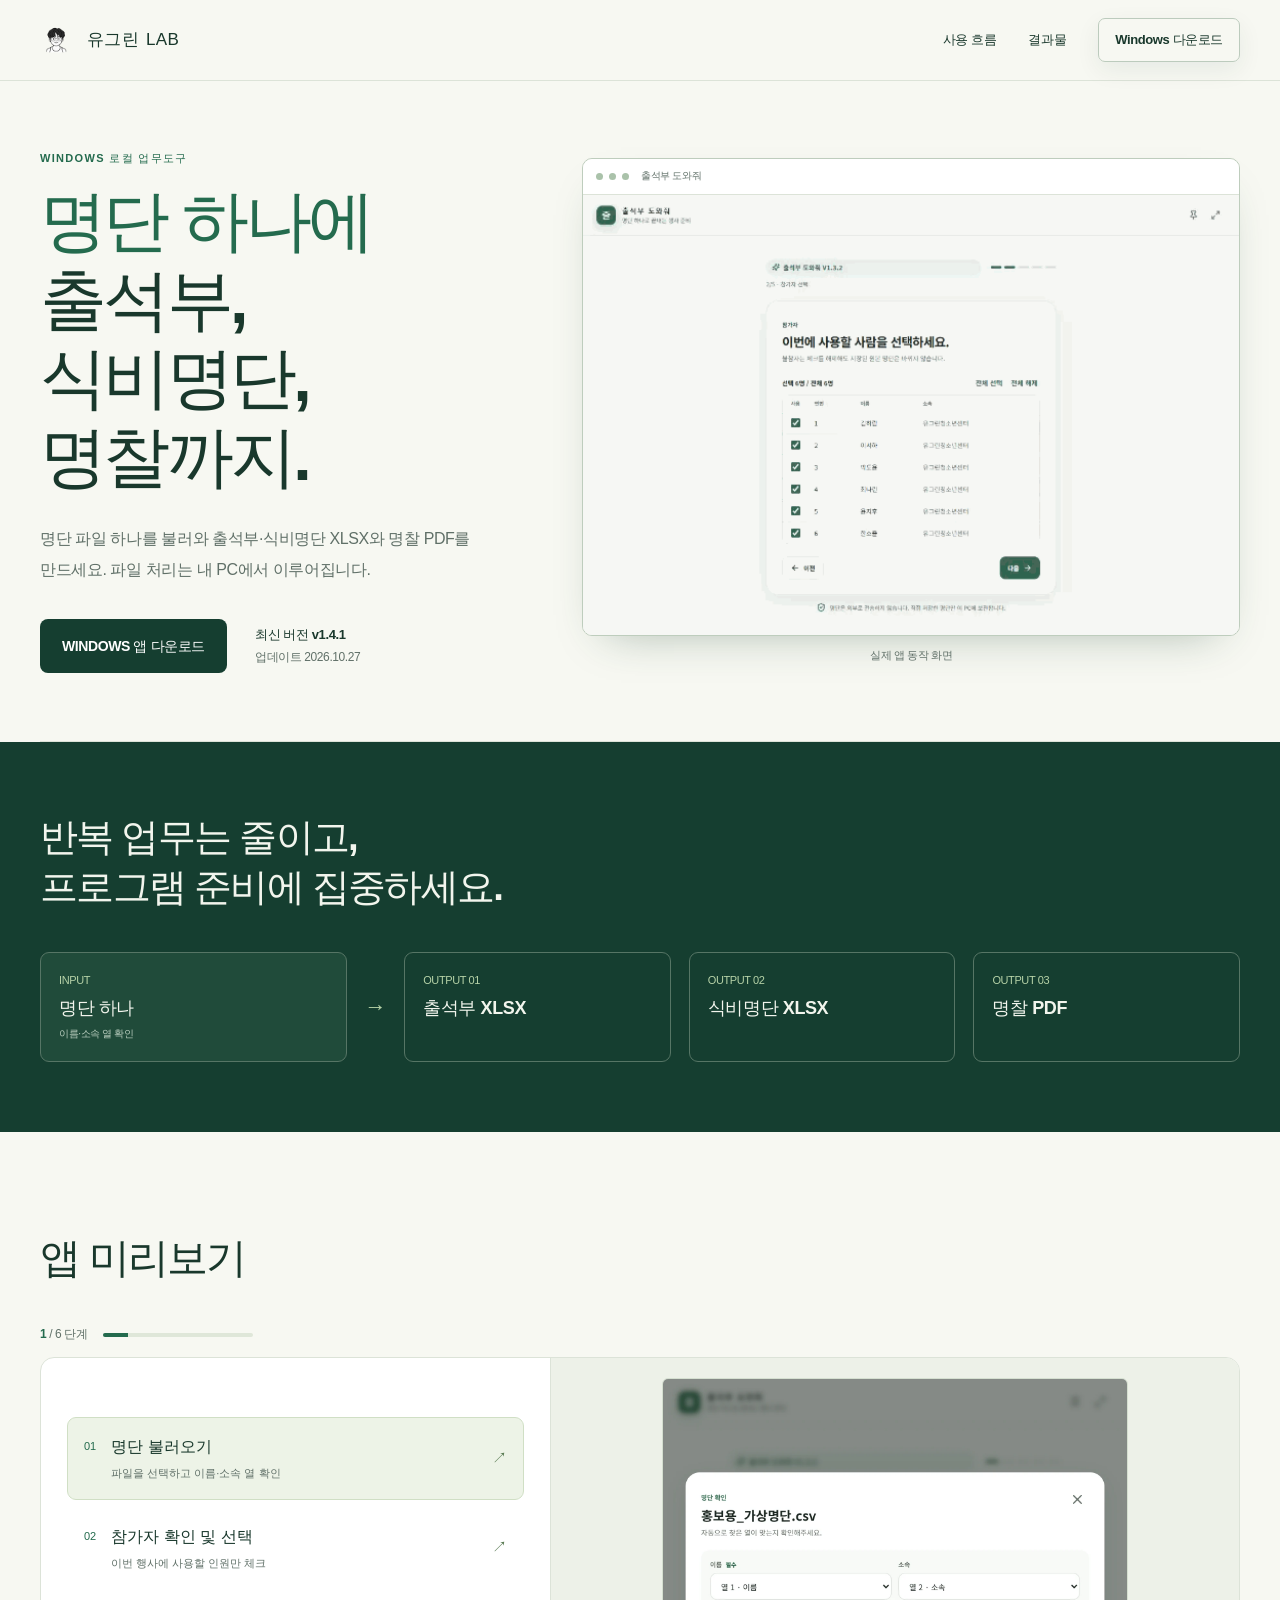
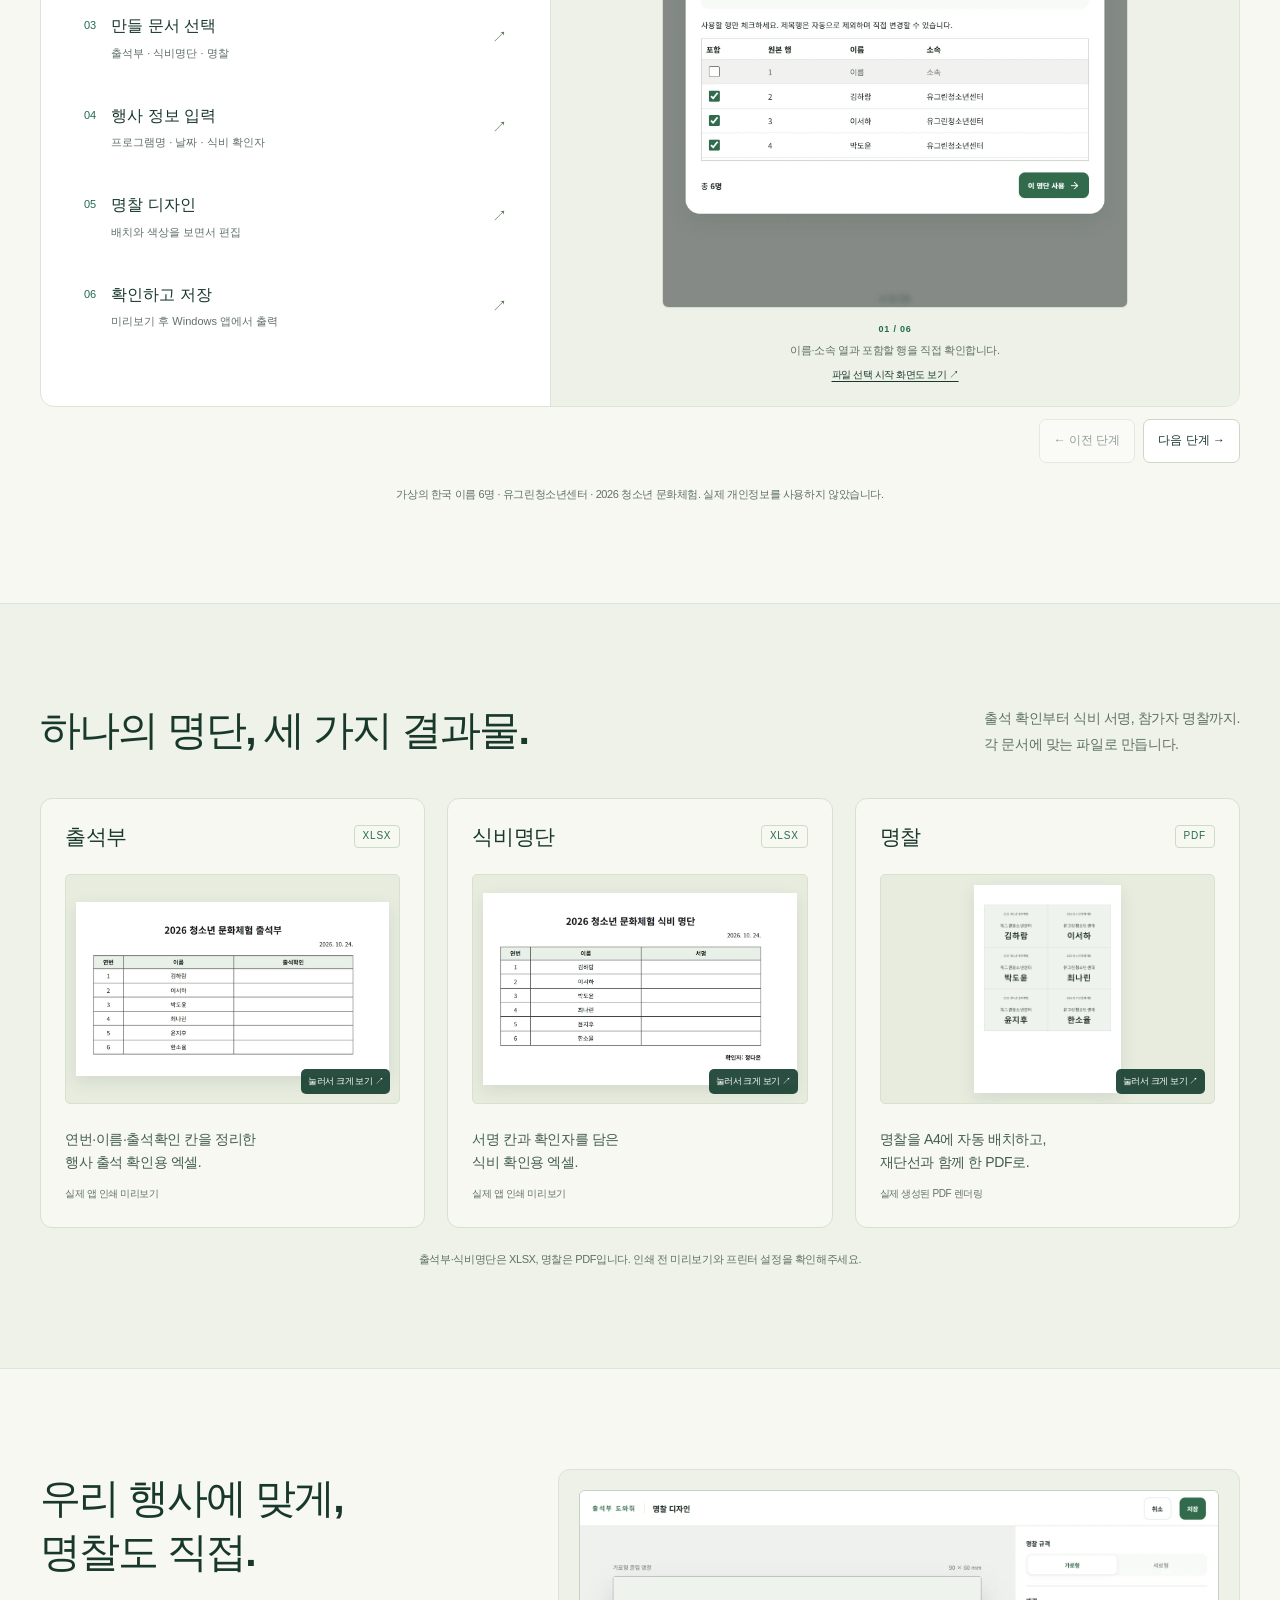
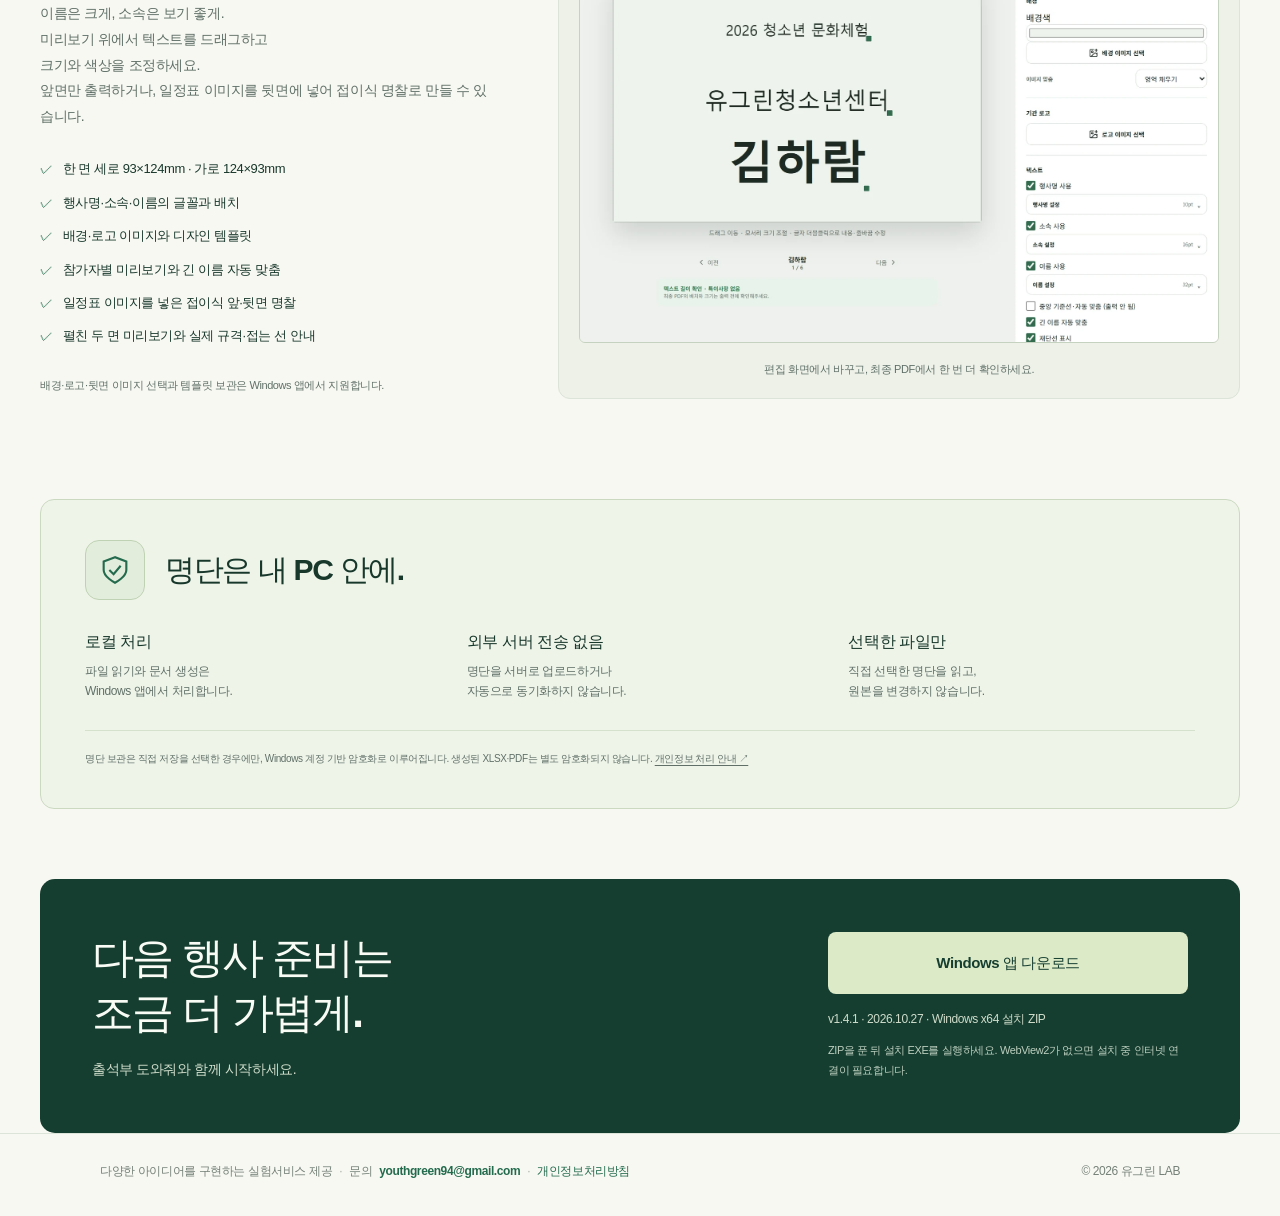
==== commit baf13cd6: "release: update Attendance download and dimensions for v1.4.1" ====
--- a/attendance-helper/index.html
+++ b/attendance-helper/index.html
@@ -32,7 +32,7 @@
         <p class="hero-kicker">WINDOWS 로컬 업무도구</p>
         <h1 id="hero-title"><span>명단 하나에</span><br>출석부, 식비명단,<br>명찰까지.</h1>
         <p class="hero-description">명단 파일 하나를 불러와 출석부·식비명단 XLSX와 명찰 PDF를 만드세요. 파일 처리는 내 PC에서 이루어집니다.</p>
-        <div class="hero-actions"><a class="button primary" href="#download">WINDOWS 앱 다운로드</a><p class="release-meta"><strong>최신 버전 v1.4.0</strong><span>업데이트 2026.10.27</span></p></div>
+        <div class="hero-actions"><a class="button primary" href="#download">WINDOWS 앱 다운로드</a><p class="release-meta"><strong>최신 버전 v1.4.1</strong><span>업데이트 2026.10.27</span></p></div>
       </div>
       <figure class="hero-demo"><div class="app-window"><div class="app-window-bar" aria-hidden="true"><i></i><i></i><i></i><span>출석부 도와줘</span></div><picture class="workflow-animation"><source media="(prefers-reduced-motion: reduce)" srcset="./assets/02-column-review.webp"><img class="workflow-gif" src="./assets/workflow.gif" width="640" height="430" fetchpriority="high" alt="명단 확인부터 문서 선택과 저장 전 확인까지 이어지는 실제 앱 동작"></picture></div><figcaption>실제 앱 동작 화면</figcaption></figure>
     </section>
@@ -73,11 +73,11 @@
       <p class="section-note">출석부·식비명단은 XLSX, 명찰은 PDF입니다. 인쇄 전 미리보기와 프린터 설정을 확인해주세요.</p>
     </div></section>
     <section class="section wrap badge-section" aria-labelledby="badge-title">
-      <div class="badge-copy"><h2 id="badge-title">우리 행사에 맞게,<br>명찰도 직접.</h2><p>이름은 크게, 소속은 보기 좋게.<br>미리보기 위에서 텍스트를 드래그하고<br>크기와 색상을 조정하세요.<br>앞면만 출력하거나, 일정표 이미지를 뒷면에 넣어 접이식 명찰로 만들 수 있습니다.</p><ul class="check-list"><li>가로형·세로형 규격</li><li>행사명·소속·이름의 글꼴과 배치</li><li>배경·로고 이미지와 디자인 템플릿</li><li>참가자별 미리보기와 긴 이름 자동 맞춤</li><li>일정표 이미지를 넣은 접이식 앞·뒷면 명찰</li></ul><p class="fine">배경·로고·뒷면 이미지 선택과 템플릿 보관은 Windows 앱에서 지원합니다.</p></div>
+      <div class="badge-copy"><h2 id="badge-title">우리 행사에 맞게,<br>명찰도 직접.</h2><p>이름은 크게, 소속은 보기 좋게.<br>미리보기 위에서 텍스트를 드래그하고<br>크기와 색상을 조정하세요.<br>앞면만 출력하거나, 일정표 이미지를 뒷면에 넣어 접이식 명찰로 만들 수 있습니다.</p><ul class="check-list"><li>한 면 세로 93×124mm · 가로 124×93mm</li><li>행사명·소속·이름의 글꼴과 배치</li><li>배경·로고 이미지와 디자인 템플릿</li><li>참가자별 미리보기와 긴 이름 자동 맞춤</li><li>일정표 이미지를 넣은 접이식 앞·뒷면 명찰</li><li>펼친 두 면 미리보기와 실제 규격·접는 선 안내</li></ul><p class="fine">배경·로고·뒷면 이미지 선택과 템플릿 보관은 Windows 앱에서 지원합니다.</p></div>
       <figure class="badge-feature"><a href="./assets/06-badge-editor.webp" data-lightbox data-caption="실제 명찰 편집 화면 확대"><img src="./assets/06-badge-editor.webp" width="1600" height="1131" loading="lazy" alt="가로형 명찰과 배경, 로고, 텍스트 설정을 함께 보여주는 실제 편집 화면"></a><figcaption>편집 화면에서 바꾸고, 최종 PDF에서 한 번 더 확인하세요.</figcaption></figure>
     </section>
     <section class="privacy-section wrap" aria-labelledby="privacy-title"><div class="privacy-intro"><span class="privacy-icon" aria-hidden="true"><svg width="34" height="34" viewBox="0 0 24 24" fill="none"><path d="M12 3 4 6v6c0 5 8 9 8 9s8-4 8-9V6l-8-3Z" stroke="currentColor" stroke-width="1.5"/><path d="m8 12 3 3 5-6" stroke="currentColor" stroke-width="1.5"/></svg></span><div><h2 id="privacy-title">명단은 내 PC 안에.</h2></div></div><div class="privacy-grid"><article><h3>로컬 처리</h3><p>파일 읽기와 문서 생성은<br>Windows 앱에서 처리합니다.</p></article><article><h3>외부 서버 전송 없음</h3><p>명단을 서버로 업로드하거나<br>자동으로 동기화하지 않습니다.</p></article><article><h3>선택한 파일만</h3><p>직접 선택한 명단을 읽고,<br>원본을 변경하지 않습니다.</p></article></div><p class="privacy-detail">명단 보관은 직접 저장을 선택한 경우에만, Windows 계정 기반 암호화로 이루어집니다. 생성된 XLSX·PDF는 별도 암호화되지 않습니다. <a href="/privacy/">개인정보 처리 안내 ↗</a></p></section>
-    <section class="download-section wrap" id="download" aria-labelledby="download-title"><div><h2 id="download-title">다음 행사 준비는<br>조금 더 가볍게.</h2><p>출석부 도와줘와 함께 시작하세요.</p></div><div class="download-action"><a class="button download-button" href="https://github.com/youthgreen/youthgreen.github.io/releases/download/v1.4.0/Attendance-Helper-v1.4.0-Windows-x64.zip">Windows 앱 다운로드</a><p>v1.4.0 · 2026.10.27 · Windows x64 설치 ZIP</p><small>ZIP을 푼 뒤 설치 EXE를 실행하세요. WebView2가 없으면 설치 중 인터넷 연결이 필요합니다.</small></div></section>
+    <section class="download-section wrap" id="download" aria-labelledby="download-title"><div><h2 id="download-title">다음 행사 준비는<br>조금 더 가볍게.</h2><p>출석부 도와줘와 함께 시작하세요.</p></div><div class="download-action"><a class="button download-button" href="https://github.com/youthgreen/youthgreen.github.io/releases/download/v1.4.1/Attendance-Helper-v1.4.1-Windows-x64.zip">Windows 앱 다운로드</a><p>v1.4.1 · 2026.10.27 · Windows x64 설치 ZIP</p><small>ZIP을 푼 뒤 설치 EXE를 실행하세요. WebView2가 없으면 설치 중 인터넷 연결이 필요합니다.</small></div></section>
   </main>
   <footer class="site-footer">
     <div class="footer-inner">
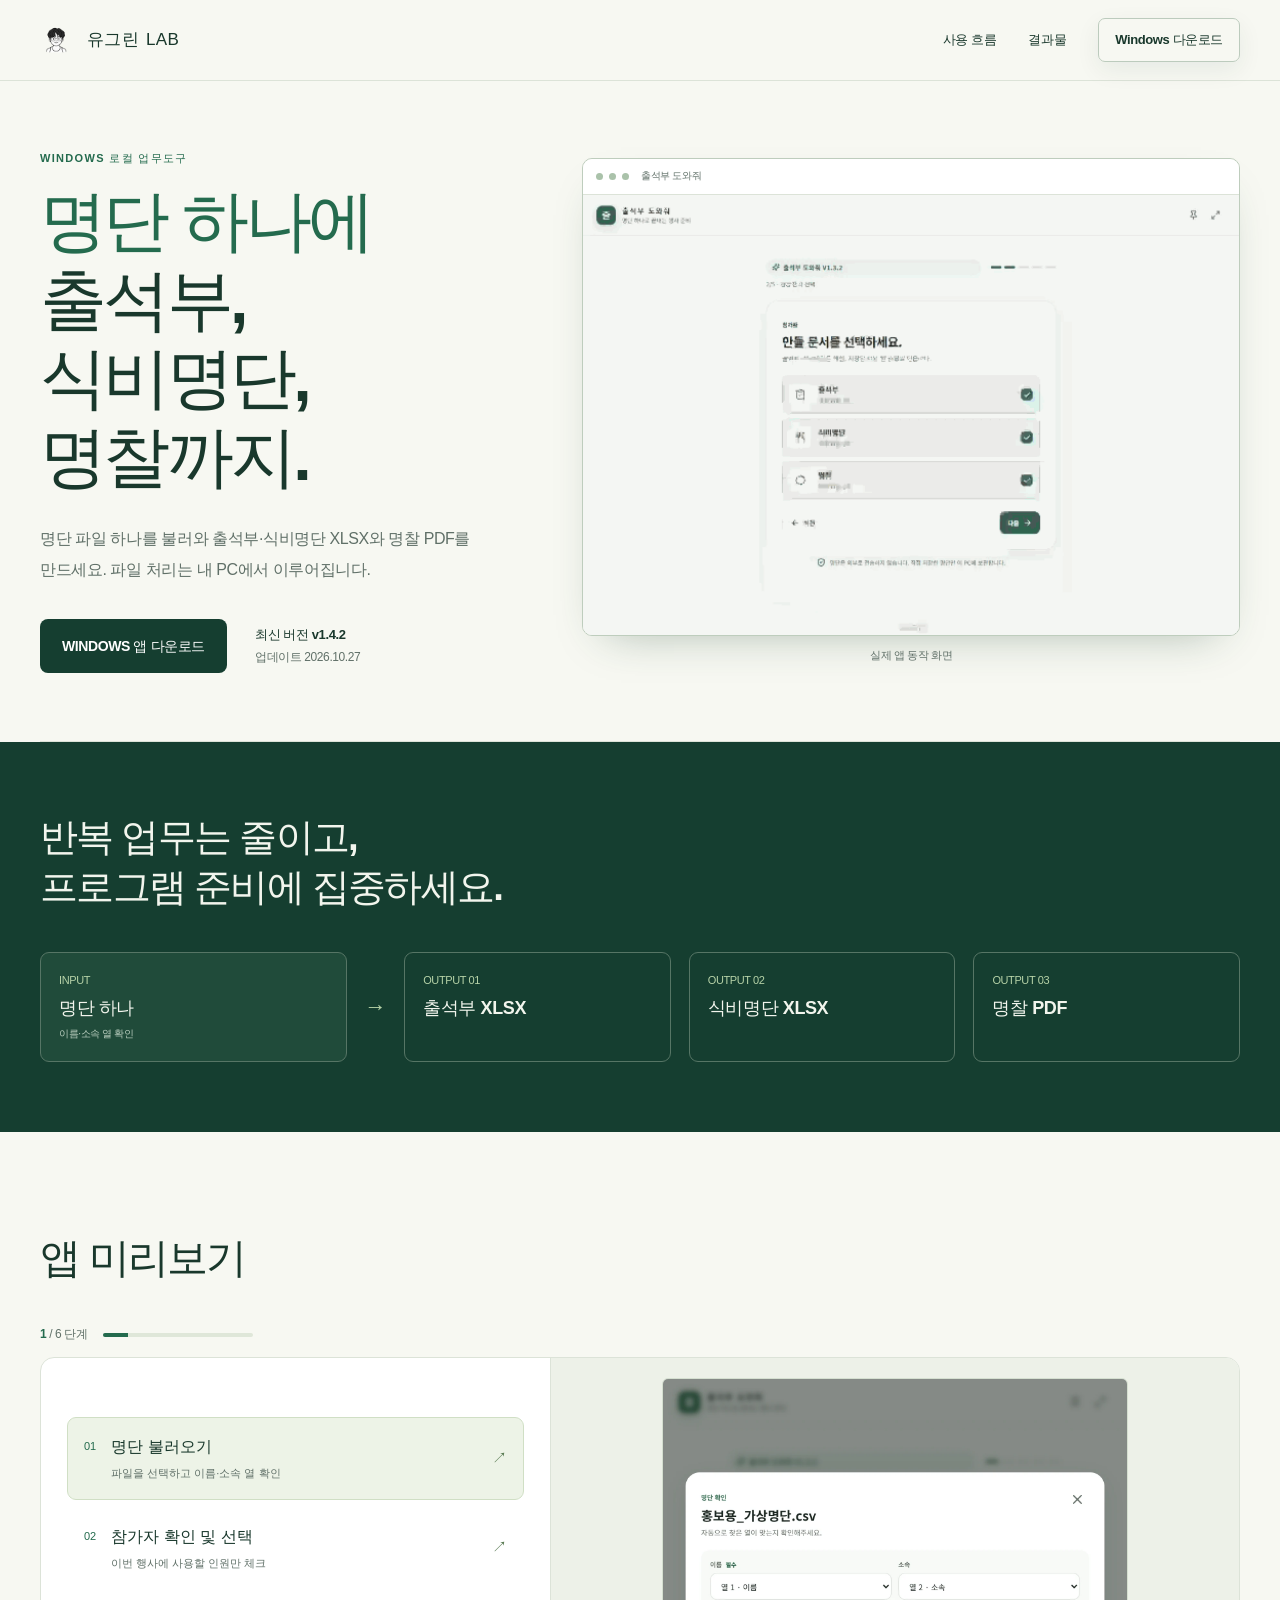
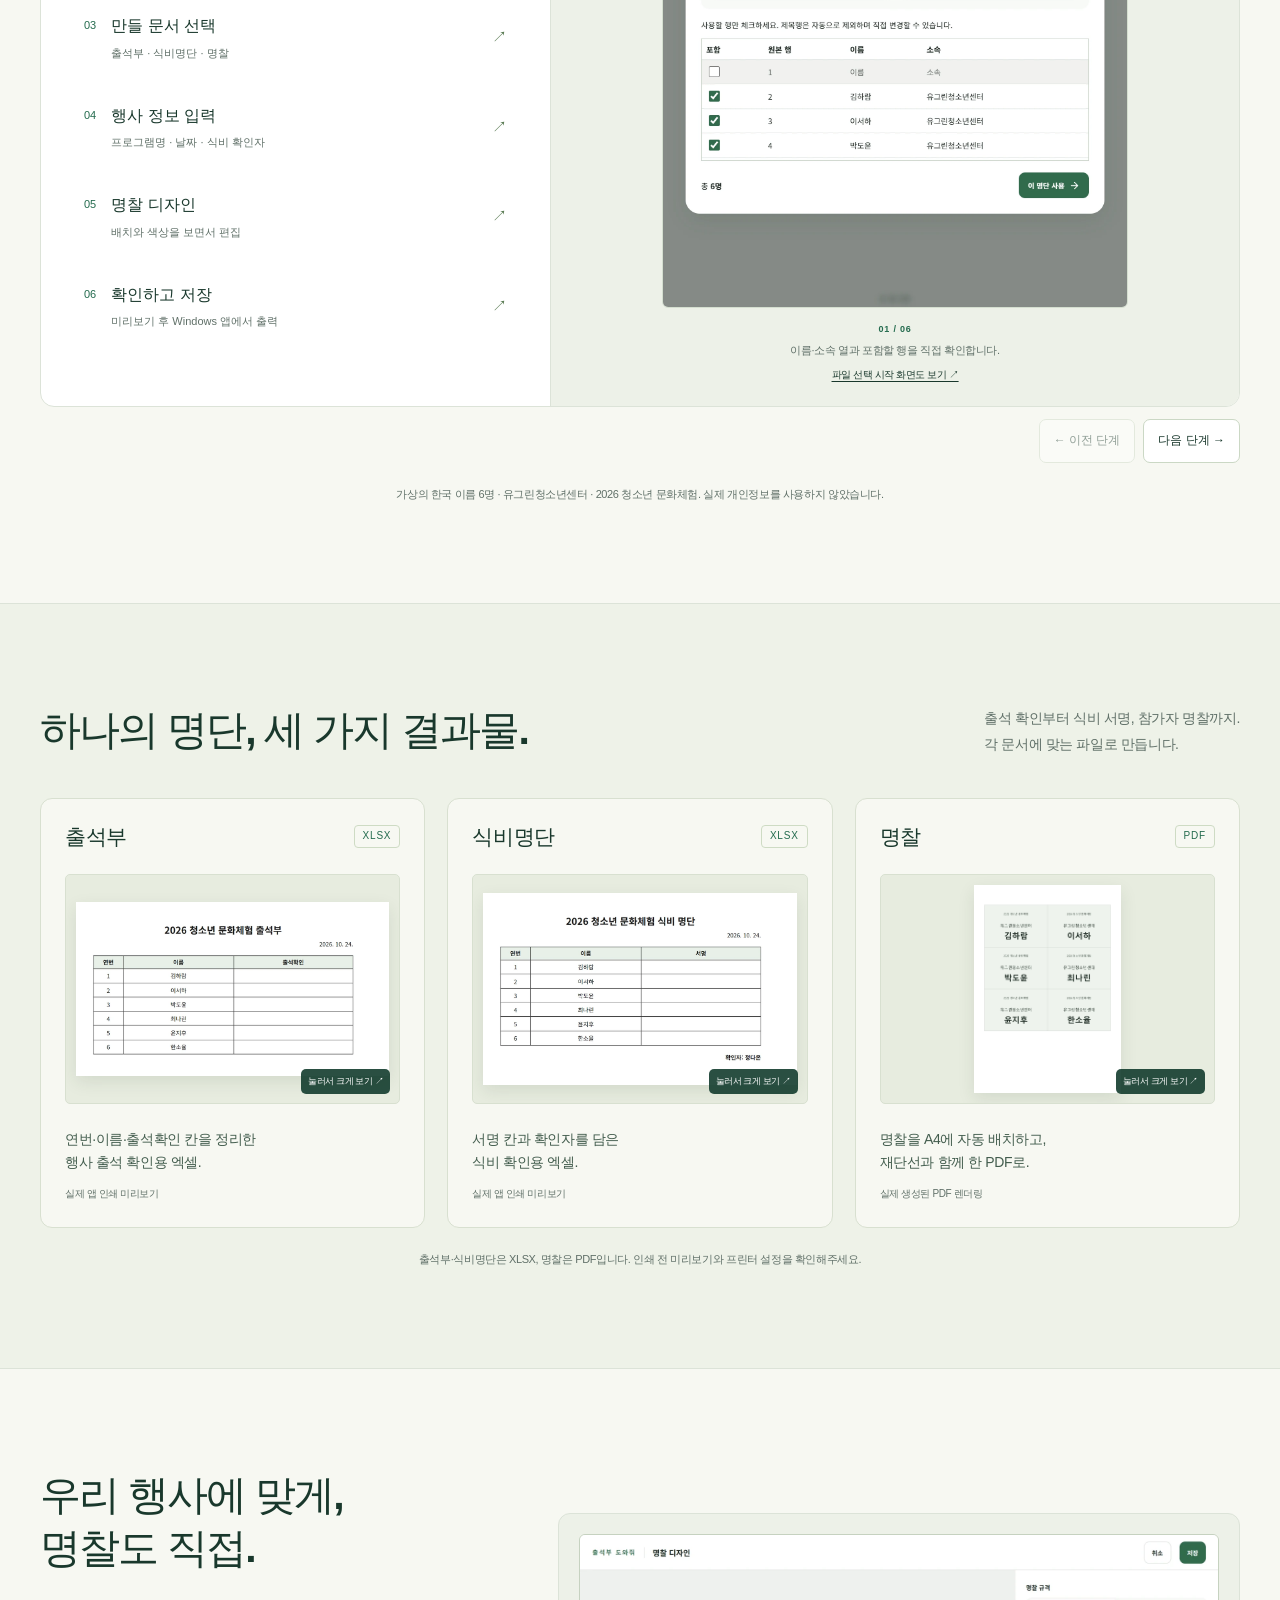
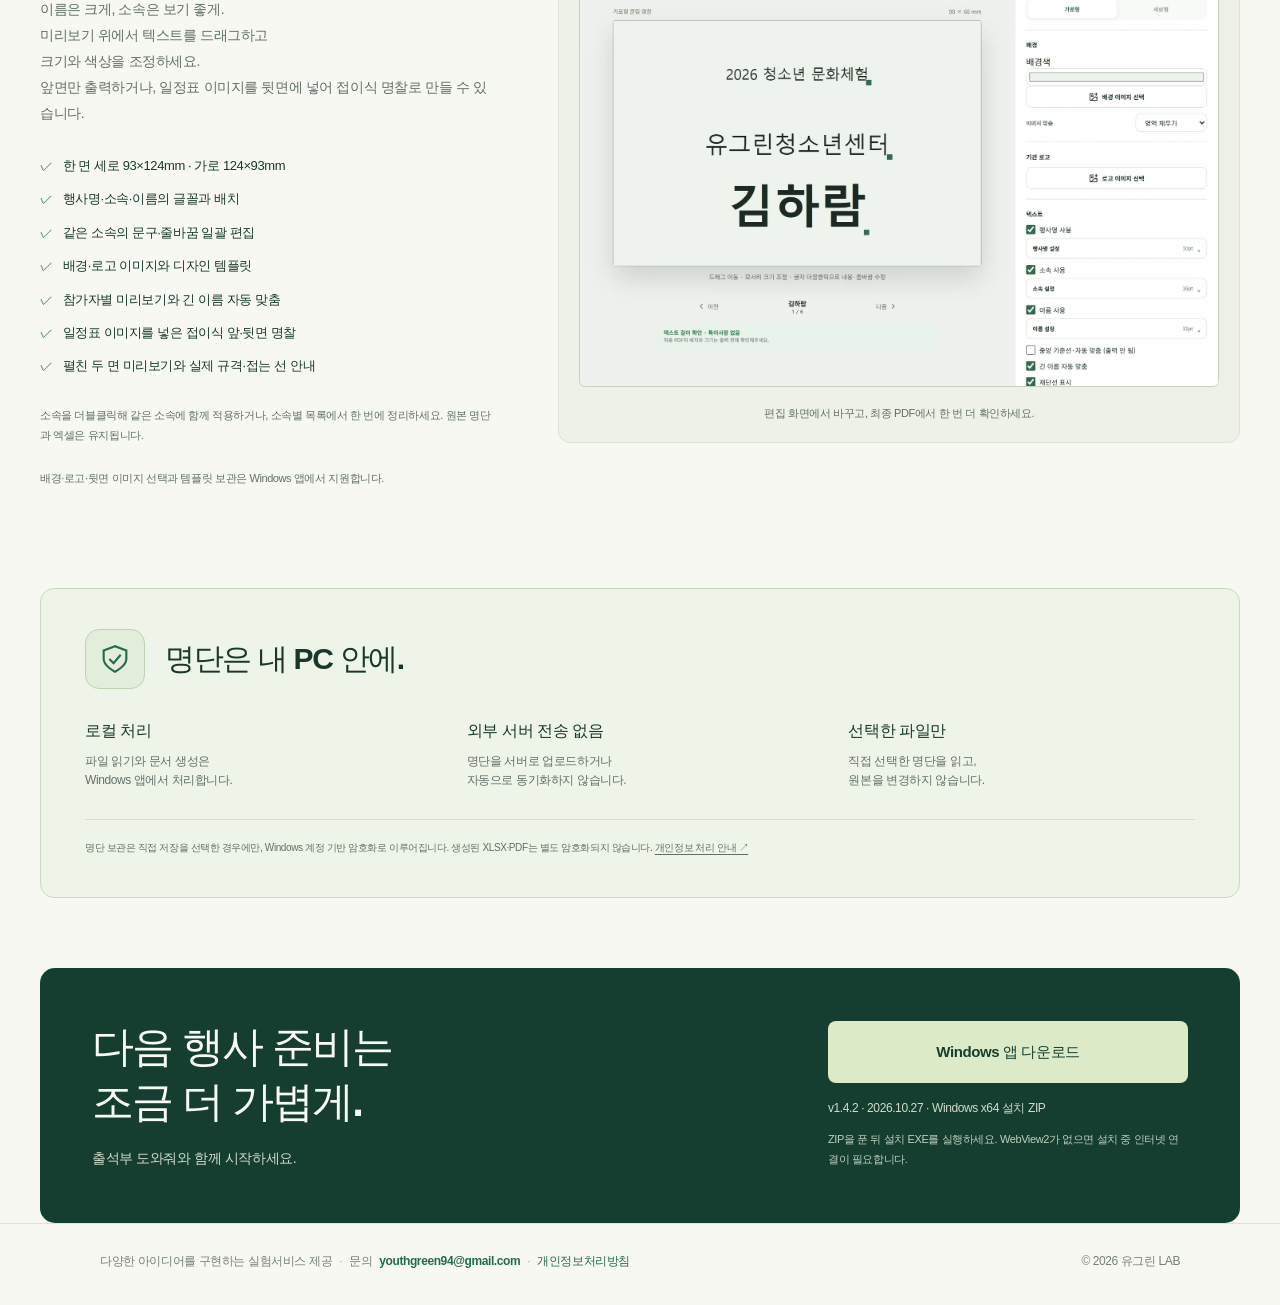
==== commit 7c1cac03: "release: update Attendance download and bulk editing for v1.4.2" ====
--- a/attendance-helper/index.html
+++ b/attendance-helper/index.html
@@ -32,7 +32,7 @@
         <p class="hero-kicker">WINDOWS 로컬 업무도구</p>
         <h1 id="hero-title"><span>명단 하나에</span><br>출석부, 식비명단,<br>명찰까지.</h1>
         <p class="hero-description">명단 파일 하나를 불러와 출석부·식비명단 XLSX와 명찰 PDF를 만드세요. 파일 처리는 내 PC에서 이루어집니다.</p>
-        <div class="hero-actions"><a class="button primary" href="#download">WINDOWS 앱 다운로드</a><p class="release-meta"><strong>최신 버전 v1.4.1</strong><span>업데이트 2026.10.27</span></p></div>
+        <div class="hero-actions"><a class="button primary" href="#download">WINDOWS 앱 다운로드</a><p class="release-meta"><strong>최신 버전 v1.4.2</strong><span>업데이트 2026.10.27</span></p></div>
       </div>
       <figure class="hero-demo"><div class="app-window"><div class="app-window-bar" aria-hidden="true"><i></i><i></i><i></i><span>출석부 도와줘</span></div><picture class="workflow-animation"><source media="(prefers-reduced-motion: reduce)" srcset="./assets/02-column-review.webp"><img class="workflow-gif" src="./assets/workflow.gif" width="640" height="430" fetchpriority="high" alt="명단 확인부터 문서 선택과 저장 전 확인까지 이어지는 실제 앱 동작"></picture></div><figcaption>실제 앱 동작 화면</figcaption></figure>
     </section>
@@ -73,11 +73,11 @@
       <p class="section-note">출석부·식비명단은 XLSX, 명찰은 PDF입니다. 인쇄 전 미리보기와 프린터 설정을 확인해주세요.</p>
     </div></section>
     <section class="section wrap badge-section" aria-labelledby="badge-title">
-      <div class="badge-copy"><h2 id="badge-title">우리 행사에 맞게,<br>명찰도 직접.</h2><p>이름은 크게, 소속은 보기 좋게.<br>미리보기 위에서 텍스트를 드래그하고<br>크기와 색상을 조정하세요.<br>앞면만 출력하거나, 일정표 이미지를 뒷면에 넣어 접이식 명찰로 만들 수 있습니다.</p><ul class="check-list"><li>한 면 세로 93×124mm · 가로 124×93mm</li><li>행사명·소속·이름의 글꼴과 배치</li><li>배경·로고 이미지와 디자인 템플릿</li><li>참가자별 미리보기와 긴 이름 자동 맞춤</li><li>일정표 이미지를 넣은 접이식 앞·뒷면 명찰</li><li>펼친 두 면 미리보기와 실제 규격·접는 선 안내</li></ul><p class="fine">배경·로고·뒷면 이미지 선택과 템플릿 보관은 Windows 앱에서 지원합니다.</p></div>
+      <div class="badge-copy"><h2 id="badge-title">우리 행사에 맞게,<br>명찰도 직접.</h2><p>이름은 크게, 소속은 보기 좋게.<br>미리보기 위에서 텍스트를 드래그하고<br>크기와 색상을 조정하세요.<br>앞면만 출력하거나, 일정표 이미지를 뒷면에 넣어 접이식 명찰로 만들 수 있습니다.</p><ul class="check-list"><li>한 면 세로 93×124mm · 가로 124×93mm</li><li>행사명·소속·이름의 글꼴과 배치</li><li>같은 소속의 문구·줄바꿈 일괄 편집</li><li>배경·로고 이미지와 디자인 템플릿</li><li>참가자별 미리보기와 긴 이름 자동 맞춤</li><li>일정표 이미지를 넣은 접이식 앞·뒷면 명찰</li><li>펼친 두 면 미리보기와 실제 규격·접는 선 안내</li></ul><p class="fine">소속을 더블클릭해 같은 소속에 함께 적용하거나, 소속별 목록에서 한 번에 정리하세요. 원본 명단과 엑셀은 유지됩니다.</p><p class="fine">배경·로고·뒷면 이미지 선택과 템플릿 보관은 Windows 앱에서 지원합니다.</p></div>
       <figure class="badge-feature"><a href="./assets/06-badge-editor.webp" data-lightbox data-caption="실제 명찰 편집 화면 확대"><img src="./assets/06-badge-editor.webp" width="1600" height="1131" loading="lazy" alt="가로형 명찰과 배경, 로고, 텍스트 설정을 함께 보여주는 실제 편집 화면"></a><figcaption>편집 화면에서 바꾸고, 최종 PDF에서 한 번 더 확인하세요.</figcaption></figure>
     </section>
     <section class="privacy-section wrap" aria-labelledby="privacy-title"><div class="privacy-intro"><span class="privacy-icon" aria-hidden="true"><svg width="34" height="34" viewBox="0 0 24 24" fill="none"><path d="M12 3 4 6v6c0 5 8 9 8 9s8-4 8-9V6l-8-3Z" stroke="currentColor" stroke-width="1.5"/><path d="m8 12 3 3 5-6" stroke="currentColor" stroke-width="1.5"/></svg></span><div><h2 id="privacy-title">명단은 내 PC 안에.</h2></div></div><div class="privacy-grid"><article><h3>로컬 처리</h3><p>파일 읽기와 문서 생성은<br>Windows 앱에서 처리합니다.</p></article><article><h3>외부 서버 전송 없음</h3><p>명단을 서버로 업로드하거나<br>자동으로 동기화하지 않습니다.</p></article><article><h3>선택한 파일만</h3><p>직접 선택한 명단을 읽고,<br>원본을 변경하지 않습니다.</p></article></div><p class="privacy-detail">명단 보관은 직접 저장을 선택한 경우에만, Windows 계정 기반 암호화로 이루어집니다. 생성된 XLSX·PDF는 별도 암호화되지 않습니다. <a href="/privacy/">개인정보 처리 안내 ↗</a></p></section>
-    <section class="download-section wrap" id="download" aria-labelledby="download-title"><div><h2 id="download-title">다음 행사 준비는<br>조금 더 가볍게.</h2><p>출석부 도와줘와 함께 시작하세요.</p></div><div class="download-action"><a class="button download-button" href="https://github.com/youthgreen/youthgreen.github.io/releases/download/v1.4.1/Attendance-Helper-v1.4.1-Windows-x64.zip">Windows 앱 다운로드</a><p>v1.4.1 · 2026.10.27 · Windows x64 설치 ZIP</p><small>ZIP을 푼 뒤 설치 EXE를 실행하세요. WebView2가 없으면 설치 중 인터넷 연결이 필요합니다.</small></div></section>
+    <section class="download-section wrap" id="download" aria-labelledby="download-title"><div><h2 id="download-title">다음 행사 준비는<br>조금 더 가볍게.</h2><p>출석부 도와줘와 함께 시작하세요.</p></div><div class="download-action"><a class="button download-button" href="https://github.com/youthgreen/youthgreen.github.io/releases/download/v1.4.2/Attendance-Helper-v1.4.2-Windows-x64.zip">Windows 앱 다운로드</a><p>v1.4.2 · 2026.10.27 · Windows x64 설치 ZIP</p><small>ZIP을 푼 뒤 설치 EXE를 실행하세요. WebView2가 없으면 설치 중 인터넷 연결이 필요합니다.</small></div></section>
   </main>
   <footer class="site-footer">
     <div class="footer-inner">
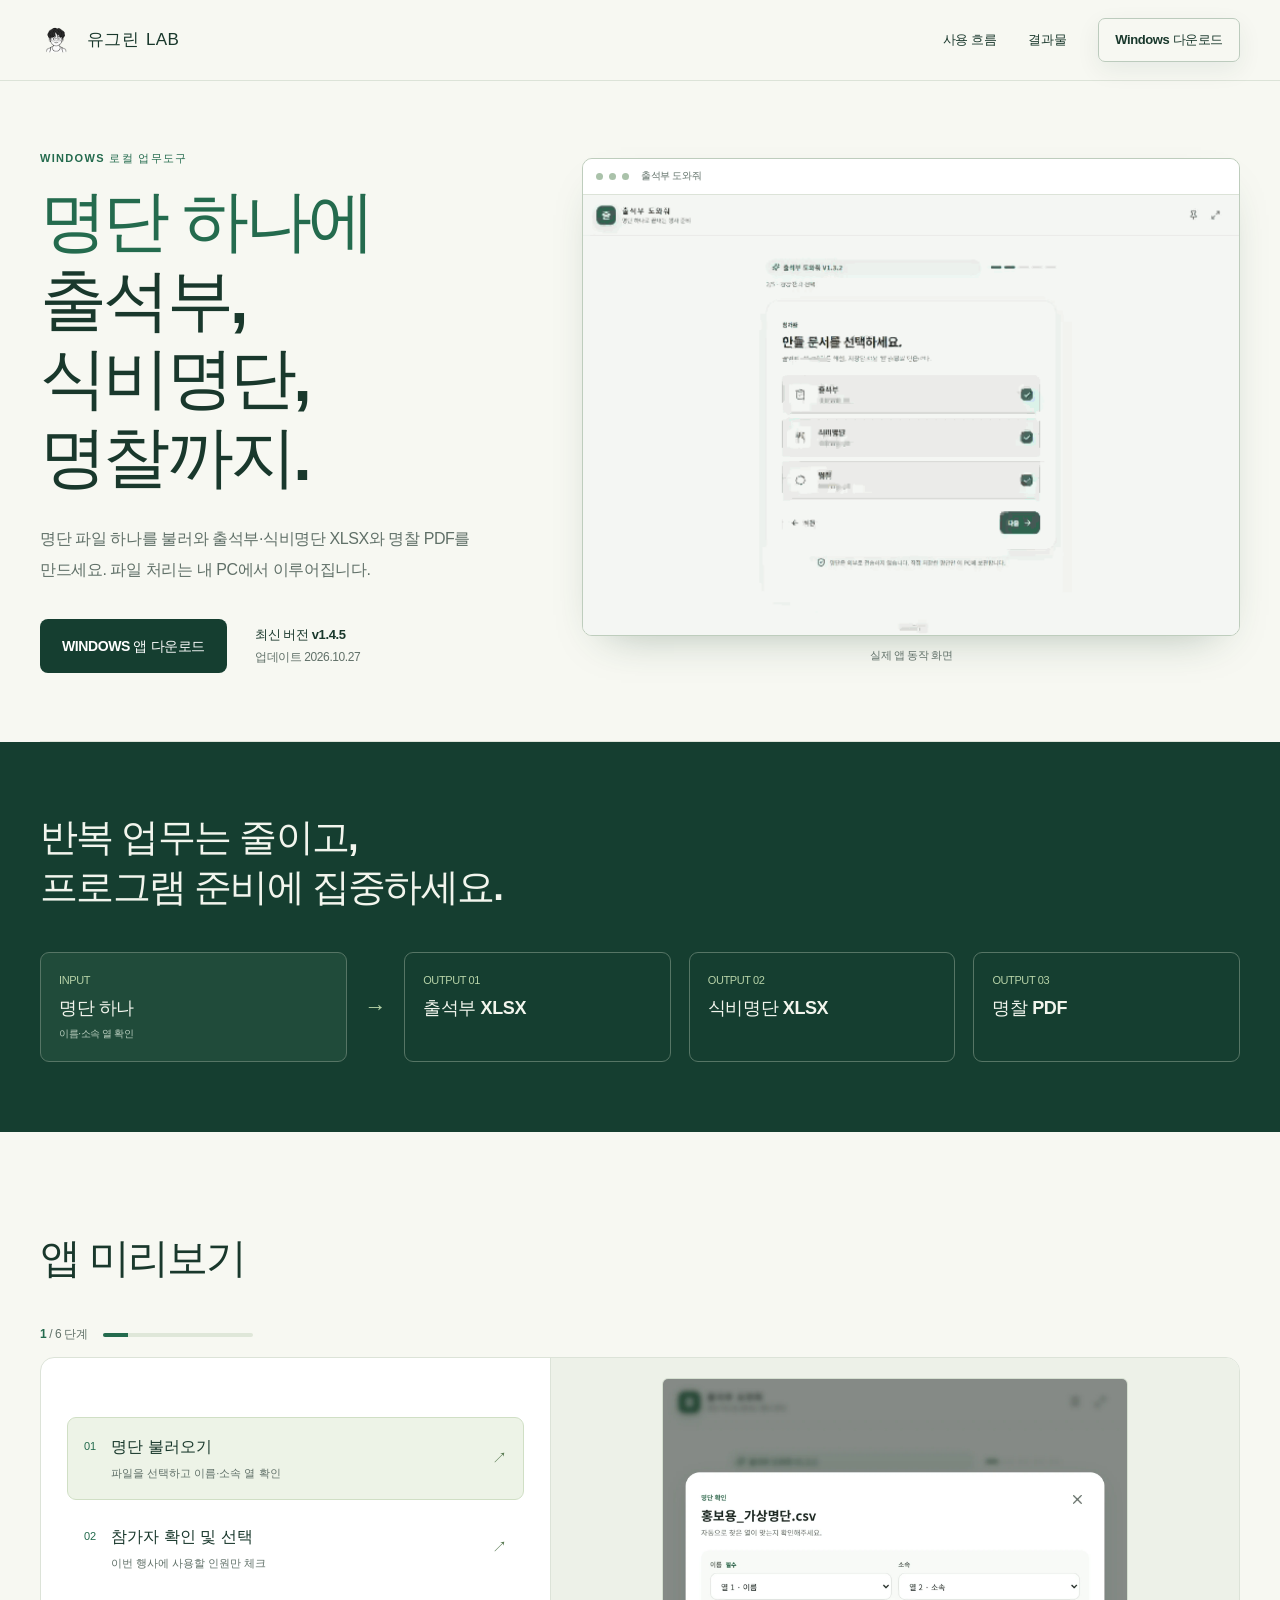
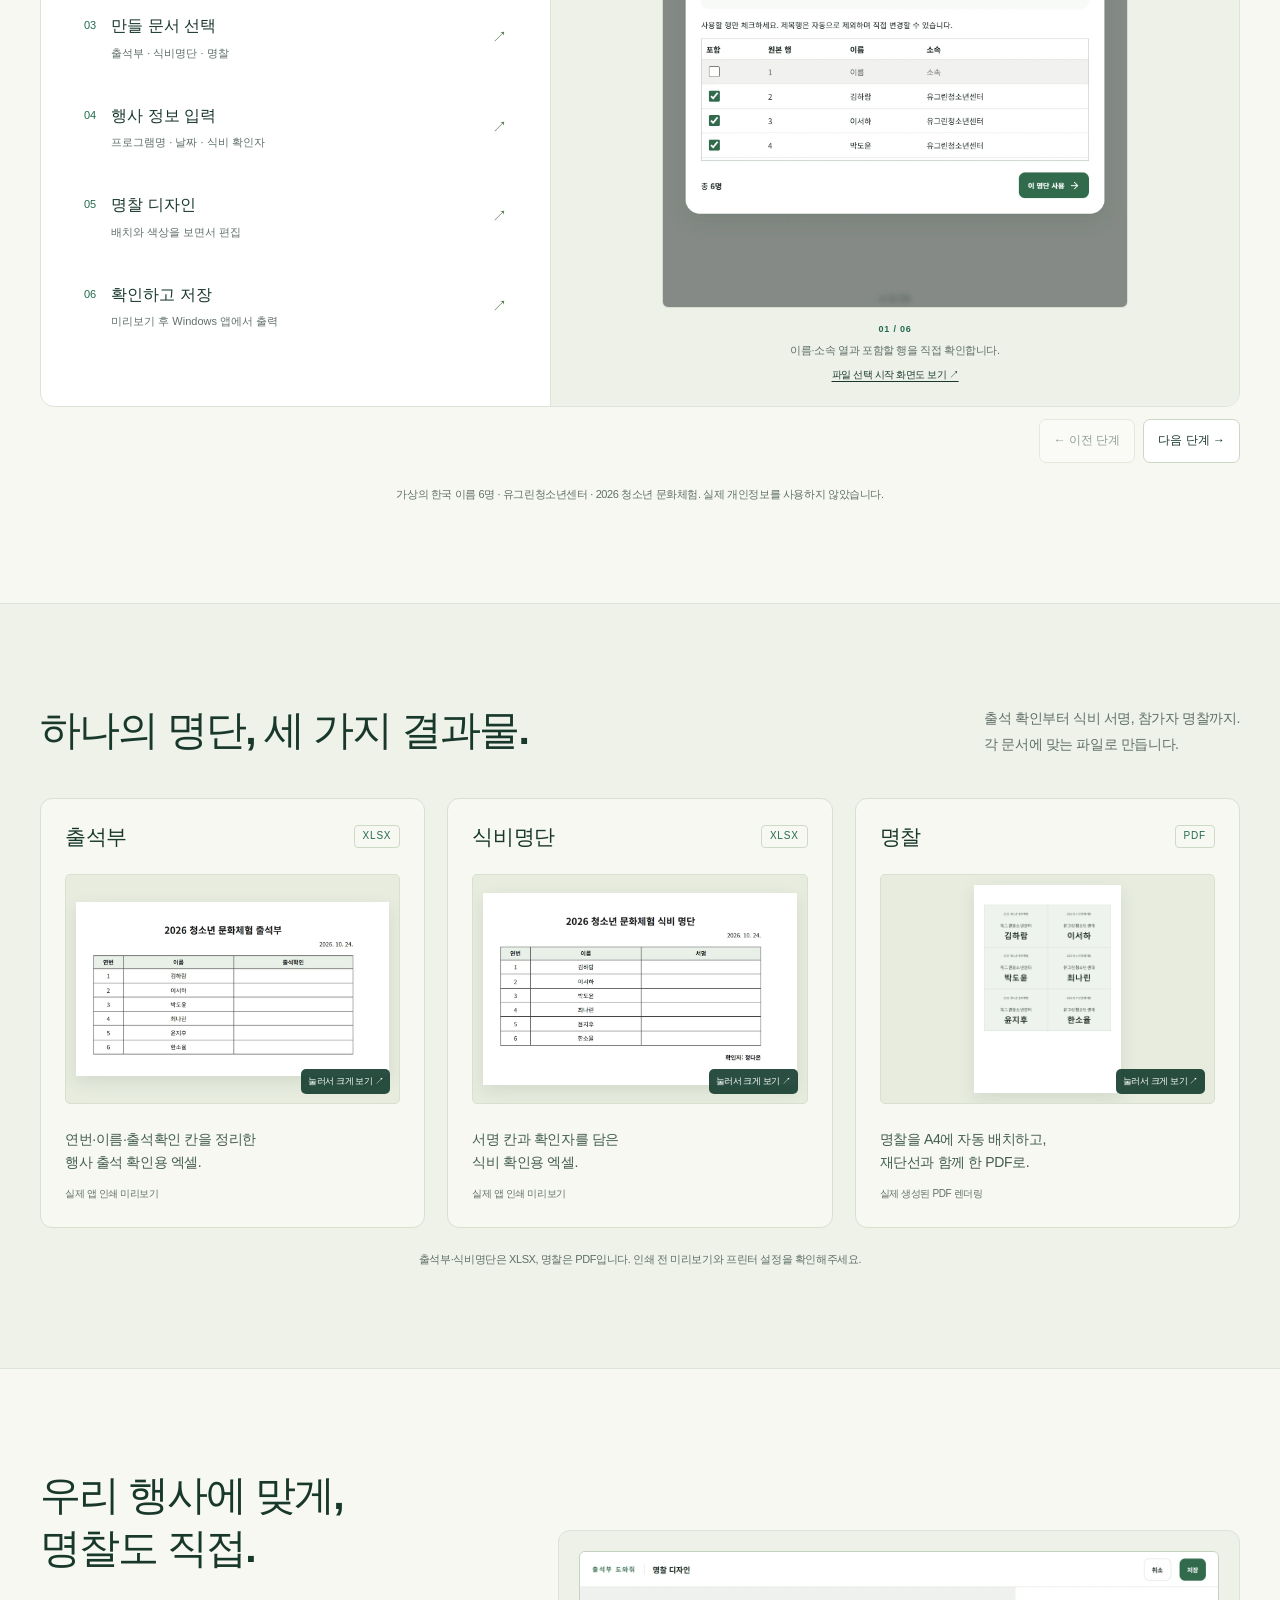
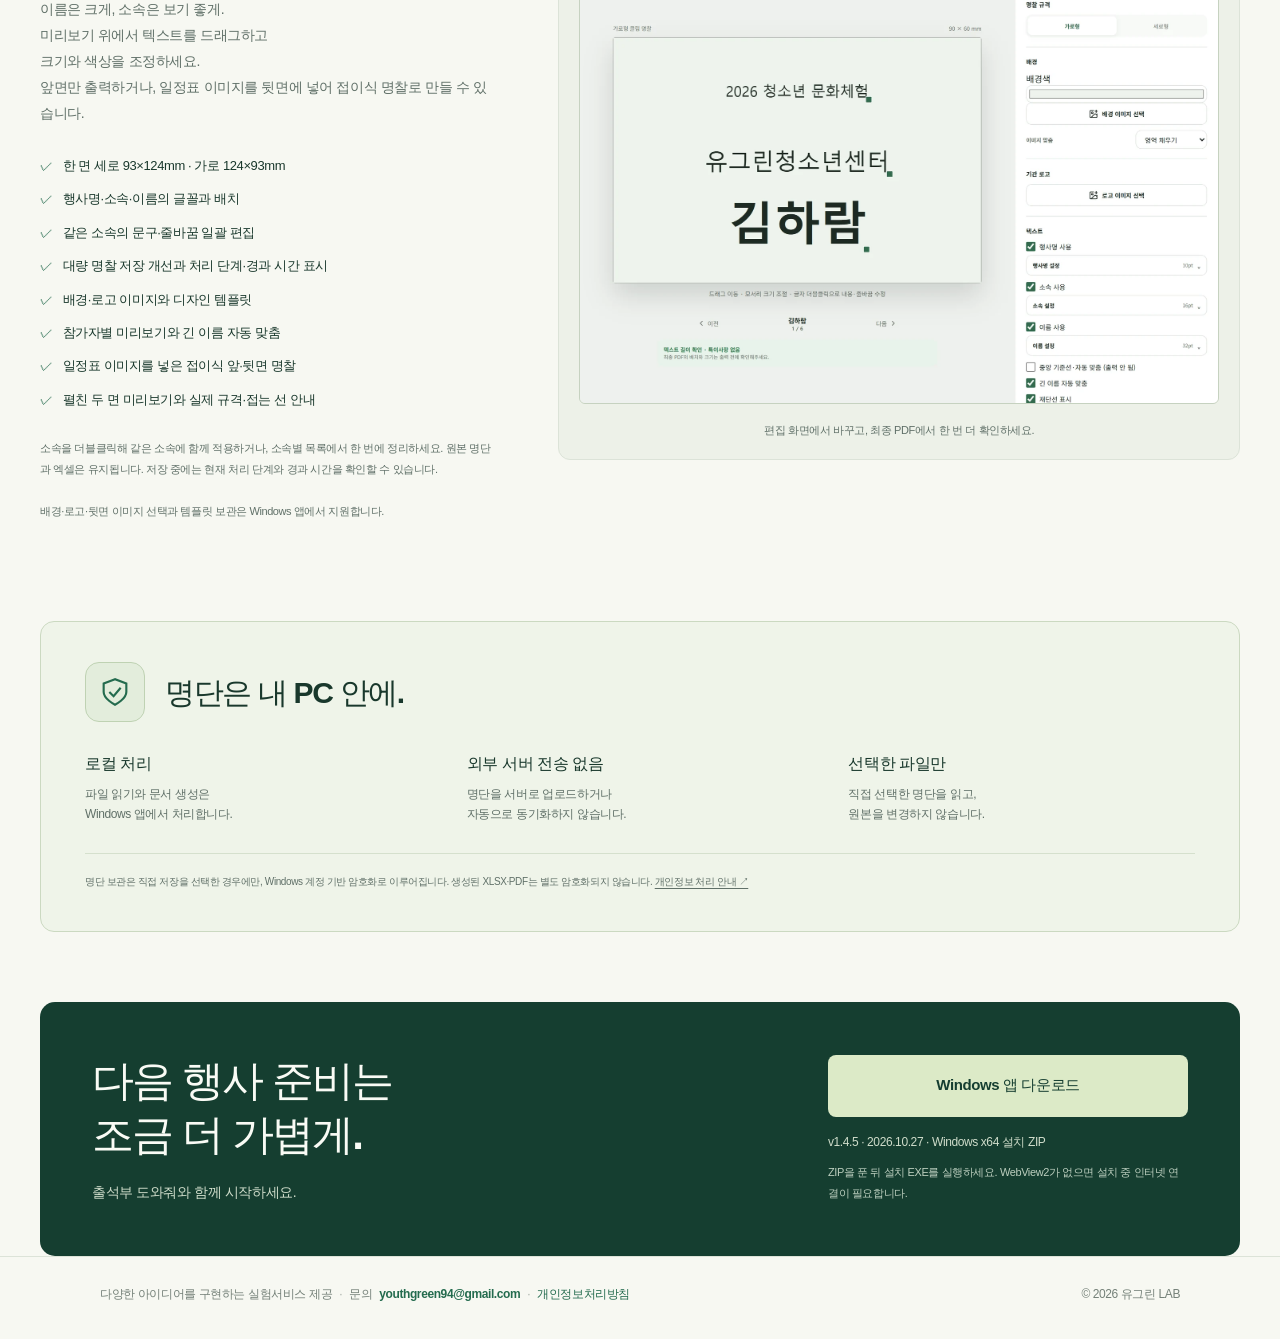
==== commit a6865b25: "release: publish Attendance v1.4.5 download and progress details" ====
--- a/attendance-helper/index.html
+++ b/attendance-helper/index.html
@@ -32,7 +32,7 @@
         <p class="hero-kicker">WINDOWS 로컬 업무도구</p>
         <h1 id="hero-title"><span>명단 하나에</span><br>출석부, 식비명단,<br>명찰까지.</h1>
         <p class="hero-description">명단 파일 하나를 불러와 출석부·식비명단 XLSX와 명찰 PDF를 만드세요. 파일 처리는 내 PC에서 이루어집니다.</p>
-        <div class="hero-actions"><a class="button primary" href="#download">WINDOWS 앱 다운로드</a><p class="release-meta"><strong>최신 버전 v1.4.2</strong><span>업데이트 2026.10.27</span></p></div>
+        <div class="hero-actions"><a class="button primary" href="#download">WINDOWS 앱 다운로드</a><p class="release-meta"><strong>최신 버전 v1.4.5</strong><span>업데이트 2026.10.27</span></p></div>
       </div>
       <figure class="hero-demo"><div class="app-window"><div class="app-window-bar" aria-hidden="true"><i></i><i></i><i></i><span>출석부 도와줘</span></div><picture class="workflow-animation"><source media="(prefers-reduced-motion: reduce)" srcset="./assets/02-column-review.webp"><img class="workflow-gif" src="./assets/workflow.gif" width="640" height="430" fetchpriority="high" alt="명단 확인부터 문서 선택과 저장 전 확인까지 이어지는 실제 앱 동작"></picture></div><figcaption>실제 앱 동작 화면</figcaption></figure>
     </section>
@@ -73,11 +73,11 @@
       <p class="section-note">출석부·식비명단은 XLSX, 명찰은 PDF입니다. 인쇄 전 미리보기와 프린터 설정을 확인해주세요.</p>
     </div></section>
     <section class="section wrap badge-section" aria-labelledby="badge-title">
-      <div class="badge-copy"><h2 id="badge-title">우리 행사에 맞게,<br>명찰도 직접.</h2><p>이름은 크게, 소속은 보기 좋게.<br>미리보기 위에서 텍스트를 드래그하고<br>크기와 색상을 조정하세요.<br>앞면만 출력하거나, 일정표 이미지를 뒷면에 넣어 접이식 명찰로 만들 수 있습니다.</p><ul class="check-list"><li>한 면 세로 93×124mm · 가로 124×93mm</li><li>행사명·소속·이름의 글꼴과 배치</li><li>같은 소속의 문구·줄바꿈 일괄 편집</li><li>배경·로고 이미지와 디자인 템플릿</li><li>참가자별 미리보기와 긴 이름 자동 맞춤</li><li>일정표 이미지를 넣은 접이식 앞·뒷면 명찰</li><li>펼친 두 면 미리보기와 실제 규격·접는 선 안내</li></ul><p class="fine">소속을 더블클릭해 같은 소속에 함께 적용하거나, 소속별 목록에서 한 번에 정리하세요. 원본 명단과 엑셀은 유지됩니다.</p><p class="fine">배경·로고·뒷면 이미지 선택과 템플릿 보관은 Windows 앱에서 지원합니다.</p></div>
+      <div class="badge-copy"><h2 id="badge-title">우리 행사에 맞게,<br>명찰도 직접.</h2><p>이름은 크게, 소속은 보기 좋게.<br>미리보기 위에서 텍스트를 드래그하고<br>크기와 색상을 조정하세요.<br>앞면만 출력하거나, 일정표 이미지를 뒷면에 넣어 접이식 명찰로 만들 수 있습니다.</p><ul class="check-list"><li>한 면 세로 93×124mm · 가로 124×93mm</li><li>행사명·소속·이름의 글꼴과 배치</li><li>같은 소속의 문구·줄바꿈 일괄 편집</li><li>대량 명찰 저장 개선과 처리 단계·경과 시간 표시</li><li>배경·로고 이미지와 디자인 템플릿</li><li>참가자별 미리보기와 긴 이름 자동 맞춤</li><li>일정표 이미지를 넣은 접이식 앞·뒷면 명찰</li><li>펼친 두 면 미리보기와 실제 규격·접는 선 안내</li></ul><p class="fine">소속을 더블클릭해 같은 소속에 함께 적용하거나, 소속별 목록에서 한 번에 정리하세요. 원본 명단과 엑셀은 유지됩니다. 저장 중에는 현재 처리 단계와 경과 시간을 확인할 수 있습니다.</p><p class="fine">배경·로고·뒷면 이미지 선택과 템플릿 보관은 Windows 앱에서 지원합니다.</p></div>
       <figure class="badge-feature"><a href="./assets/06-badge-editor.webp" data-lightbox data-caption="실제 명찰 편집 화면 확대"><img src="./assets/06-badge-editor.webp" width="1600" height="1131" loading="lazy" alt="가로형 명찰과 배경, 로고, 텍스트 설정을 함께 보여주는 실제 편집 화면"></a><figcaption>편집 화면에서 바꾸고, 최종 PDF에서 한 번 더 확인하세요.</figcaption></figure>
     </section>
     <section class="privacy-section wrap" aria-labelledby="privacy-title"><div class="privacy-intro"><span class="privacy-icon" aria-hidden="true"><svg width="34" height="34" viewBox="0 0 24 24" fill="none"><path d="M12 3 4 6v6c0 5 8 9 8 9s8-4 8-9V6l-8-3Z" stroke="currentColor" stroke-width="1.5"/><path d="m8 12 3 3 5-6" stroke="currentColor" stroke-width="1.5"/></svg></span><div><h2 id="privacy-title">명단은 내 PC 안에.</h2></div></div><div class="privacy-grid"><article><h3>로컬 처리</h3><p>파일 읽기와 문서 생성은<br>Windows 앱에서 처리합니다.</p></article><article><h3>외부 서버 전송 없음</h3><p>명단을 서버로 업로드하거나<br>자동으로 동기화하지 않습니다.</p></article><article><h3>선택한 파일만</h3><p>직접 선택한 명단을 읽고,<br>원본을 변경하지 않습니다.</p></article></div><p class="privacy-detail">명단 보관은 직접 저장을 선택한 경우에만, Windows 계정 기반 암호화로 이루어집니다. 생성된 XLSX·PDF는 별도 암호화되지 않습니다. <a href="/privacy/">개인정보 처리 안내 ↗</a></p></section>
-    <section class="download-section wrap" id="download" aria-labelledby="download-title"><div><h2 id="download-title">다음 행사 준비는<br>조금 더 가볍게.</h2><p>출석부 도와줘와 함께 시작하세요.</p></div><div class="download-action"><a class="button download-button" href="https://github.com/youthgreen/youthgreen.github.io/releases/download/v1.4.2/Attendance-Helper-v1.4.2-Windows-x64.zip">Windows 앱 다운로드</a><p>v1.4.2 · 2026.10.27 · Windows x64 설치 ZIP</p><small>ZIP을 푼 뒤 설치 EXE를 실행하세요. WebView2가 없으면 설치 중 인터넷 연결이 필요합니다.</small></div></section>
+    <section class="download-section wrap" id="download" aria-labelledby="download-title"><div><h2 id="download-title">다음 행사 준비는<br>조금 더 가볍게.</h2><p>출석부 도와줘와 함께 시작하세요.</p></div><div class="download-action"><a class="button download-button" href="https://github.com/youthgreen/youthgreen.github.io/releases/download/v1.4.5/Attendance-Helper-v1.4.5-Windows-x64.zip">Windows 앱 다운로드</a><p>v1.4.5 · 2026.10.27 · Windows x64 설치 ZIP</p><small>ZIP을 푼 뒤 설치 EXE를 실행하세요. WebView2가 없으면 설치 중 인터넷 연결이 필요합니다.</small></div></section>
   </main>
   <footer class="site-footer">
     <div class="footer-inner">
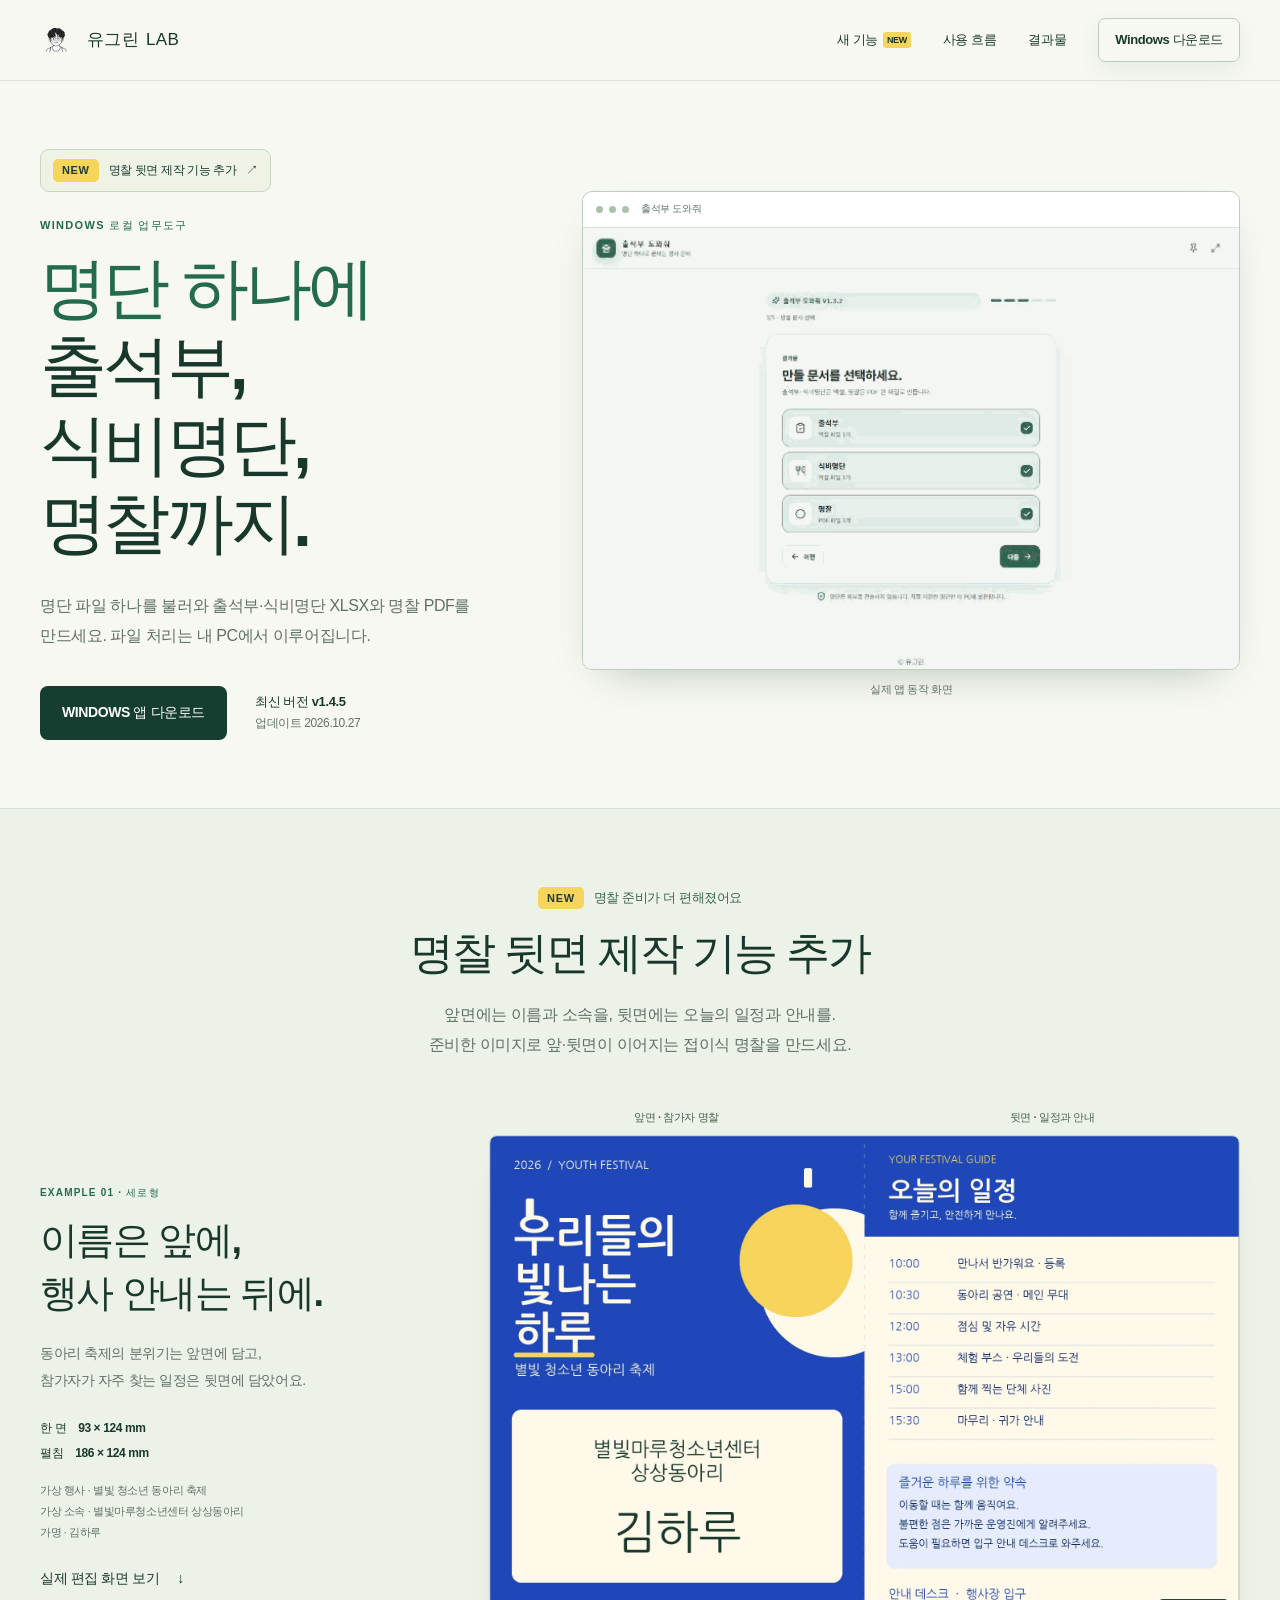
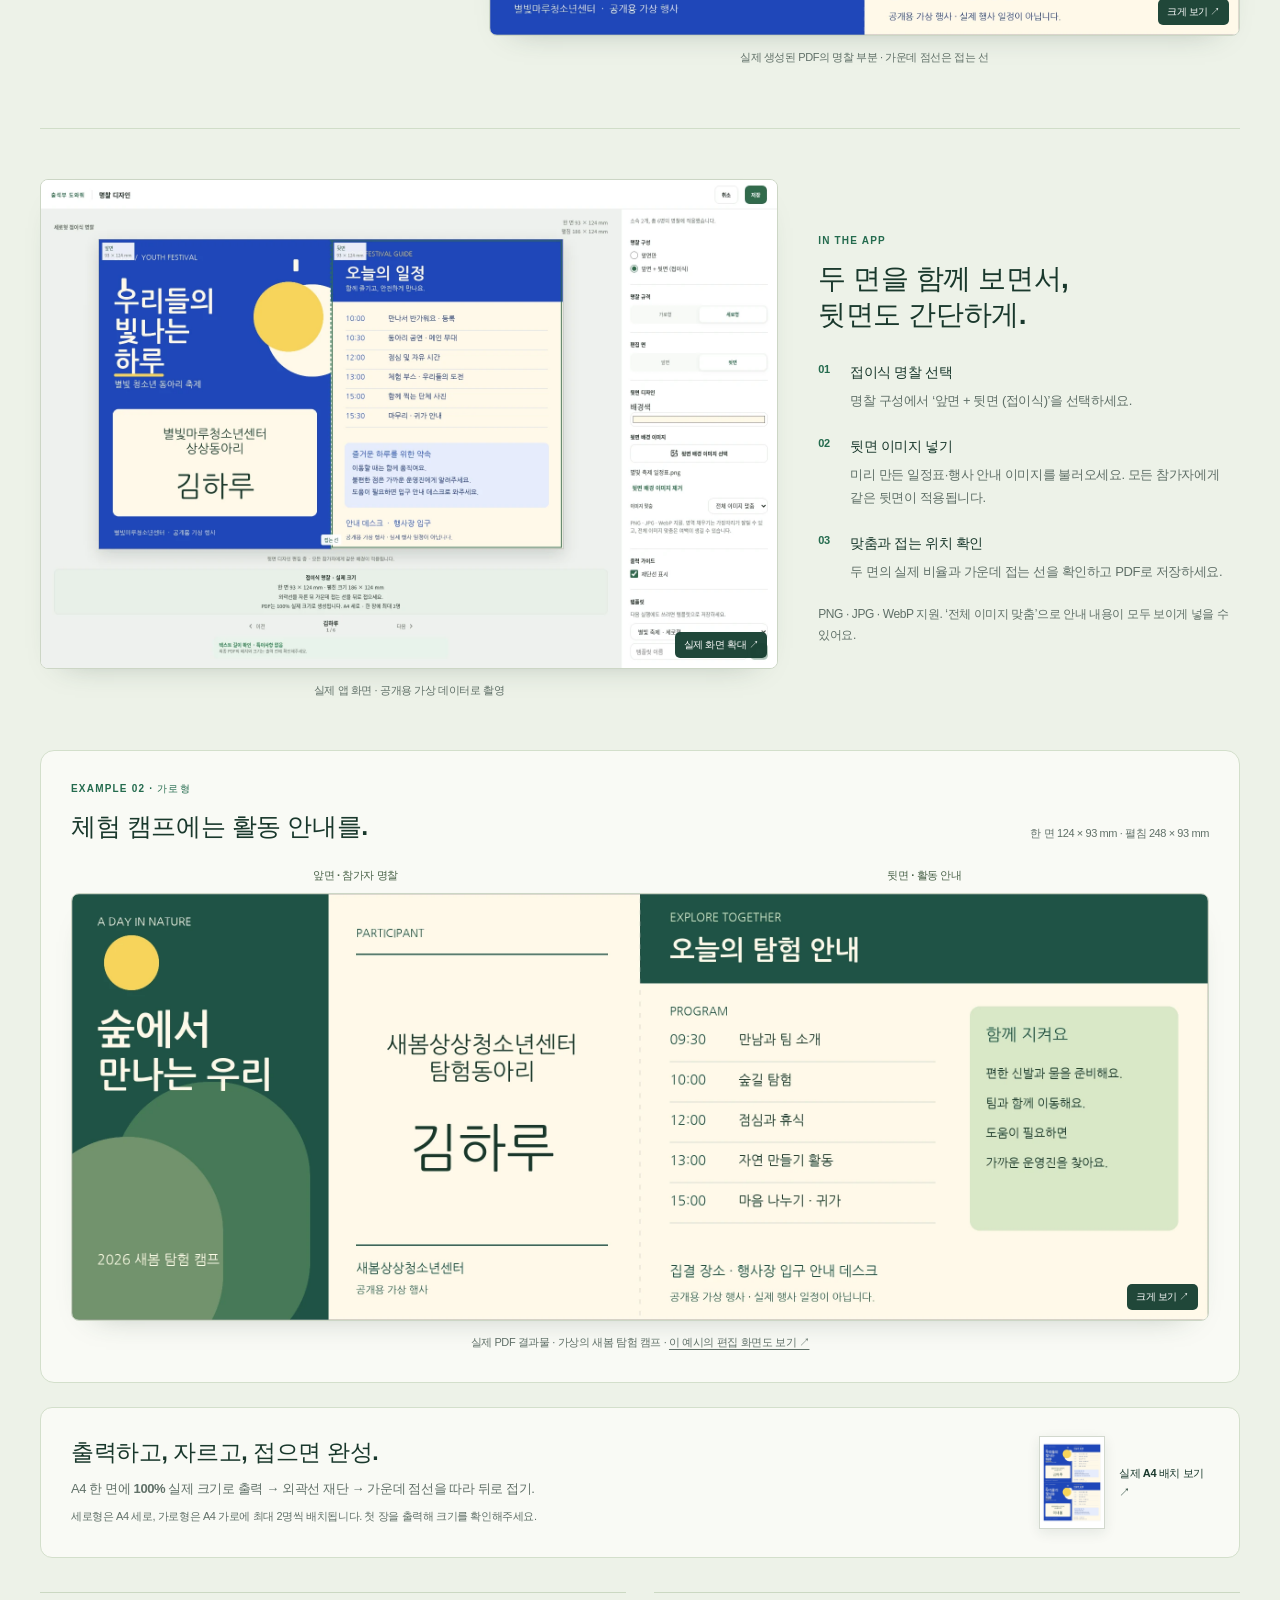
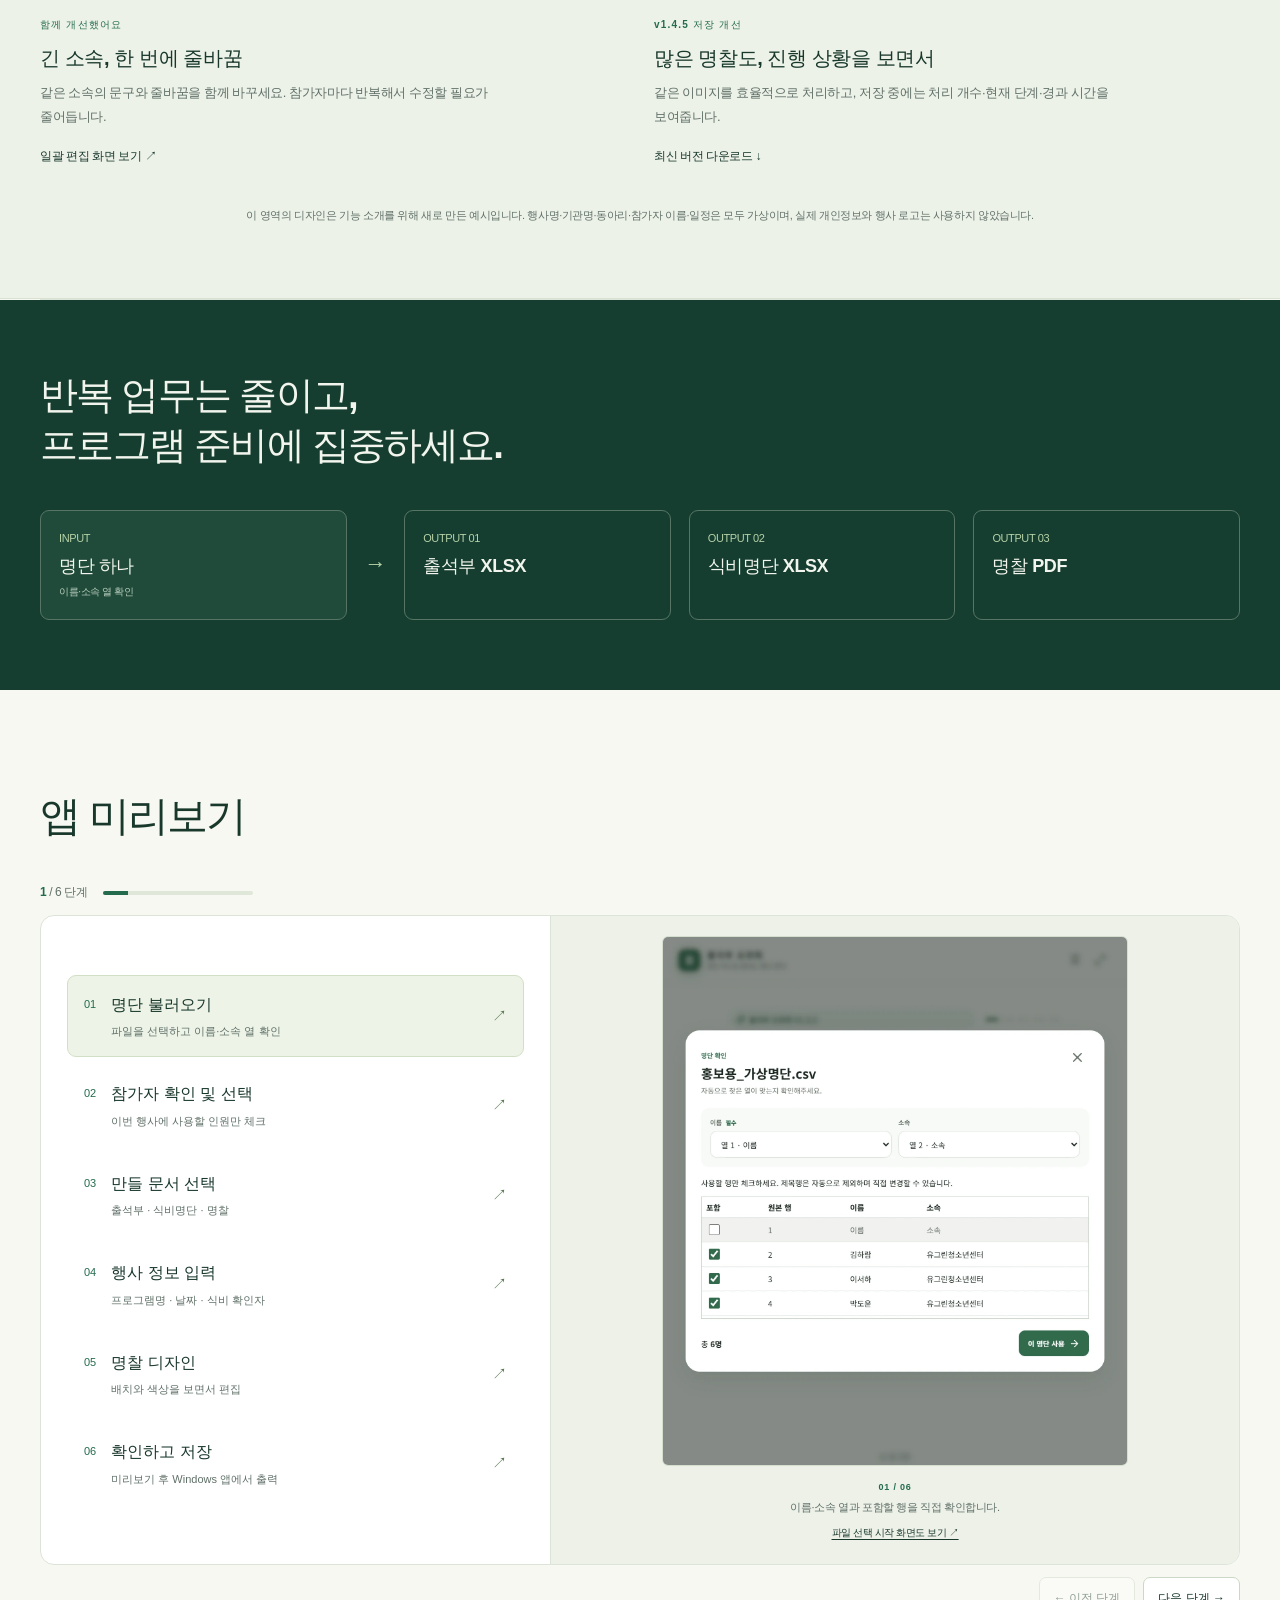
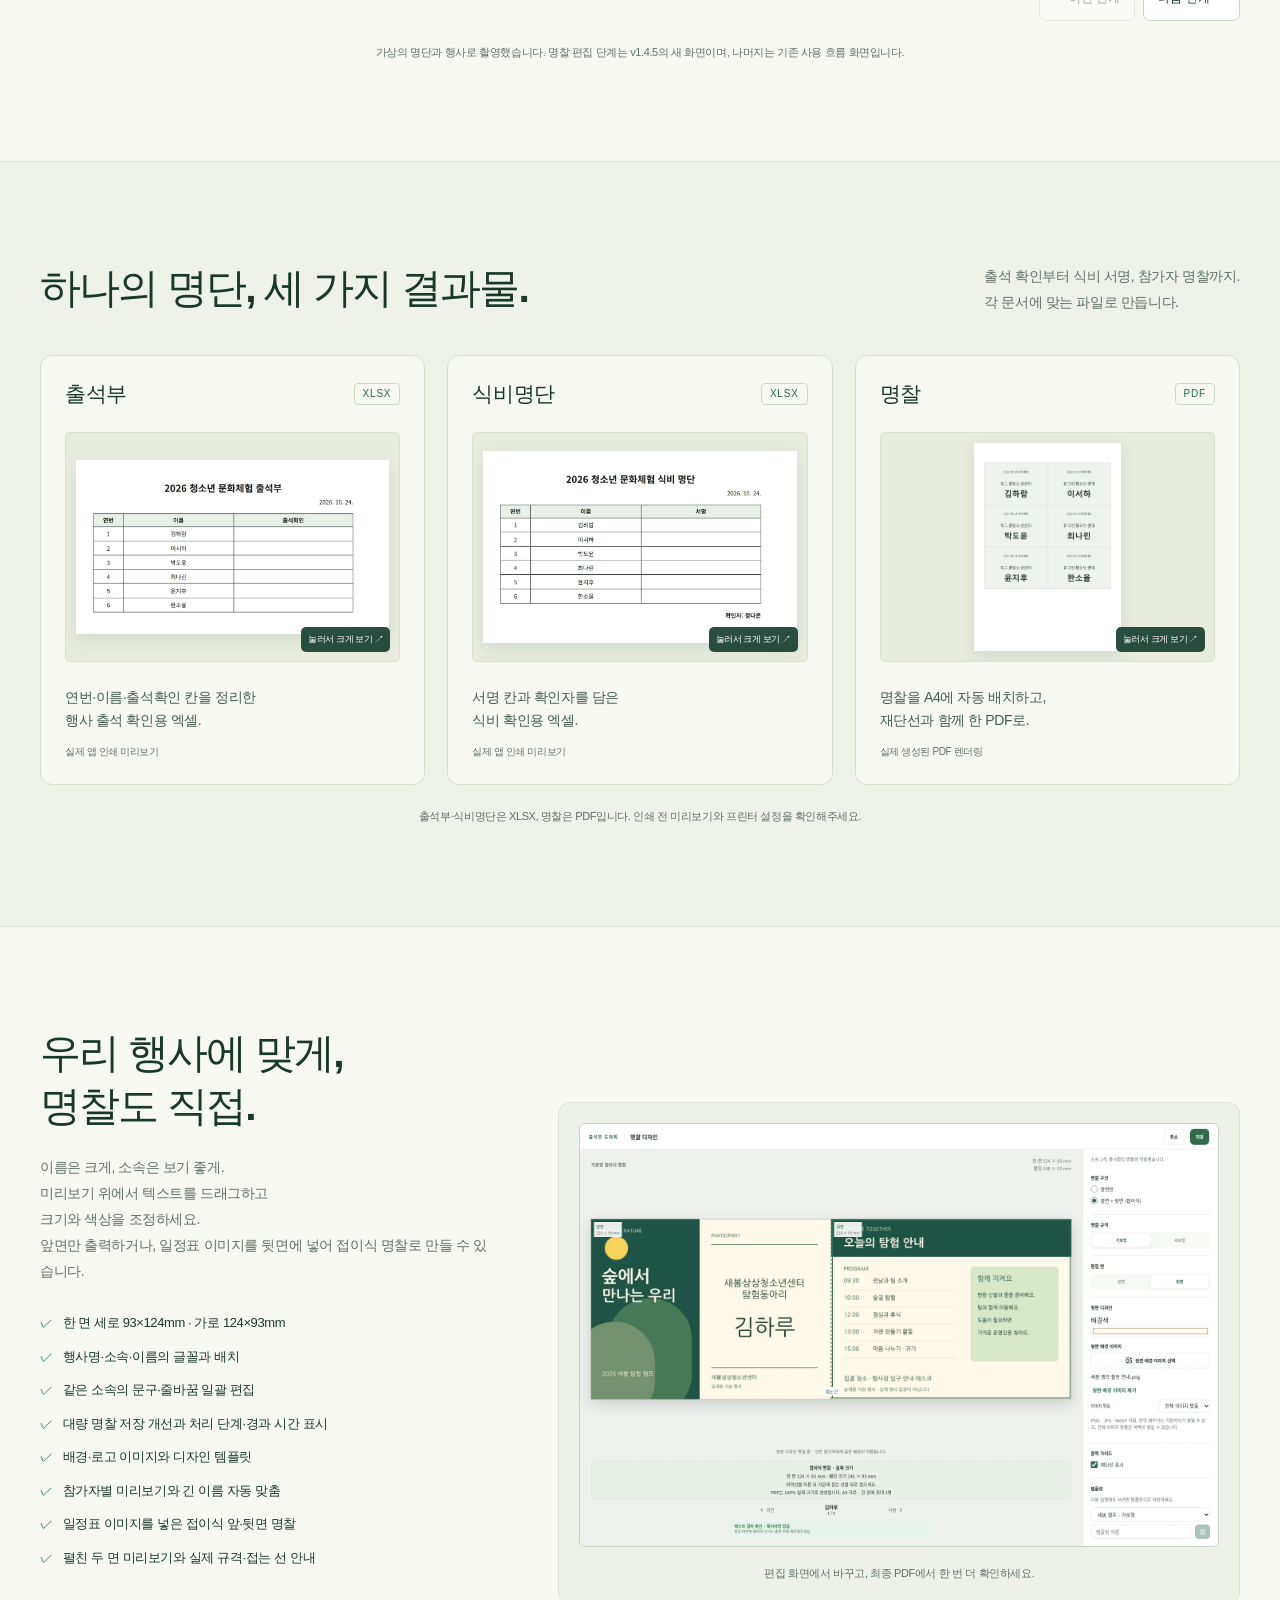
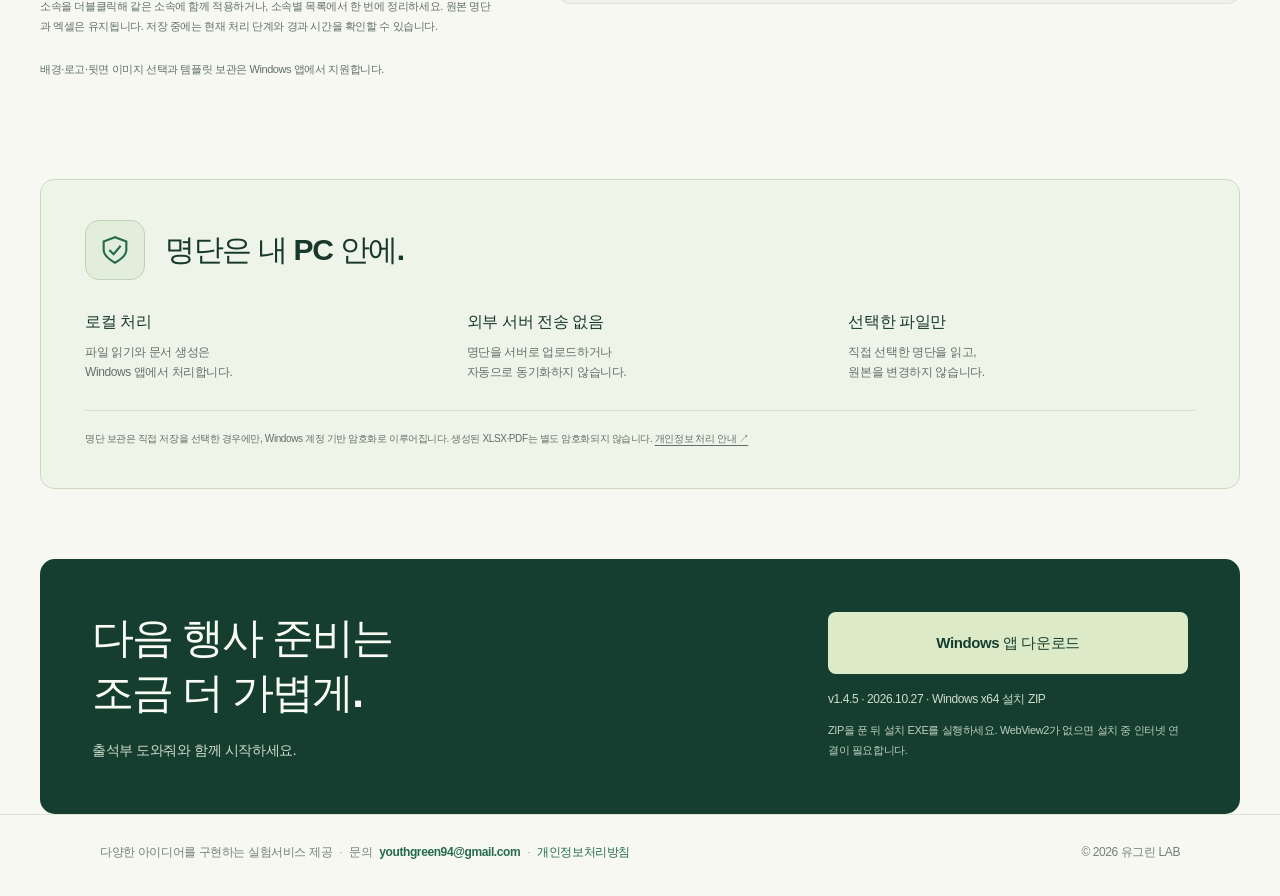
==== commit c447677a: "feat: showcase folded badge backs with fictional event examples" ====
--- a/attendance-helper/index.html
+++ b/attendance-helper/index.html
@@ -4,14 +4,14 @@
   <meta charset="utf-8">
   <meta name="viewport" content="width=device-width,initial-scale=1">
   <title>출석부 도와줘 | 명단 하나로 출석부, 식비명단, 명찰까지</title>
-  <meta name="description" content="명단을 불러오고, 참가자를 고르고, 필요한 문서를 만드세요. 실제 앱 화면으로 만나는 출석부 도와줘. 출석부·식비명단 XLSX와 명찰 PDF를 만드는 Windows 로컬 업무도구.">
+  <meta name="description" content="명단을 불러오고, 참가자를 고르고, 필요한 문서를 만드세요. 앞면 명찰과 뒷면 일정표를 한 장에 담는 접이식 명찰도 지원합니다. 출석부·식비명단 XLSX와 명찰 PDF를 만드는 Windows 로컬 업무도구.">
   <meta name="theme-color" content="#153e30">
   <meta property="og:title" content="명단 하나로 출석부, 식비명단, 명찰까지">
   <meta property="og:description" content="반복 업무는 줄이고, 프로그램 준비에 집중하세요. 유그린 LAB의 Windows 로컬 업무도구.">
   <meta property="og:site_name" content="유그린 LAB">
   <meta property="og:type" content="website">
   <meta property="og:url" content="https://youthgreen.github.io/attendance-helper/">
-  <meta property="og:image" content="https://youthgreen.github.io/attendance-helper/assets/06-badge-editor.webp">
+  <meta property="og:image" content="https://youthgreen.github.io/attendance-helper/assets/new-festival-spread.webp">
   <link rel="canonical" href="https://youthgreen.github.io/attendance-helper/">
   <link rel="icon" href="./assets/ugreen-lab-logo.webp" type="image/webp">
   <link rel="stylesheet" href="./styles.css">
@@ -22,19 +22,58 @@
   <header class="site-header">
     <nav class="nav wrap" aria-label="주 메뉴">
       <a class="brand" href="/" aria-label="유그린 LAB 홈"><span class="brand-mark" aria-hidden="true" style="background:transparent;box-shadow:none;overflow:hidden"><img src="./assets/ugreen-lab-logo.webp" width="35" height="35" alt="" style="width:100%;height:100%;object-fit:contain"></span>유그린 <span class="brand-light">LAB</span></a>
-      <div class="nav-links"><a href="#how-it-works">사용 흐름</a><a href="#outputs">결과물</a><a class="nav-download" href="#download">Windows 다운로드</a></div>
+      <div class="nav-links"><a class="nav-new" href="#whats-new">새 기능 <span>NEW</span></a><a href="#how-it-works">사용 흐름</a><a href="#outputs">결과물</a><a class="nav-download" href="#download">Windows 다운로드</a></div>
     </nav>
-    <nav class="section-nav" aria-label="페이지 둘러보기"><a href="#how-it-works">둘러보기</a><a href="#outputs">결과물</a><a href="#download">다운로드</a></nav>
+    <nav class="section-nav" aria-label="페이지 둘러보기"><a href="#whats-new">새 기능 <span class="mobile-new">NEW</span></a><a href="#how-it-works">둘러보기</a><a href="#outputs">결과물</a><a href="#download">다운로드</a></nav>
   </header>
   <main id="main">
     <section class="hero wrap" aria-labelledby="hero-title">
       <div class="hero-copy">
+        <a class="hero-news" href="#whats-new"><span class="new-badge">NEW</span><span>명찰 뒷면 제작 기능 추가</span><span aria-hidden="true">↗</span></a>
         <p class="hero-kicker">WINDOWS 로컬 업무도구</p>
         <h1 id="hero-title"><span>명단 하나에</span><br>출석부, 식비명단,<br>명찰까지.</h1>
         <p class="hero-description">명단 파일 하나를 불러와 출석부·식비명단 XLSX와 명찰 PDF를 만드세요. 파일 처리는 내 PC에서 이루어집니다.</p>
         <div class="hero-actions"><a class="button primary" href="#download">WINDOWS 앱 다운로드</a><p class="release-meta"><strong>최신 버전 v1.4.5</strong><span>업데이트 2026.10.27</span></p></div>
       </div>
       <figure class="hero-demo"><div class="app-window"><div class="app-window-bar" aria-hidden="true"><i></i><i></i><i></i><span>출석부 도와줘</span></div><picture class="workflow-animation"><source media="(prefers-reduced-motion: reduce)" srcset="./assets/02-column-review.webp"><img class="workflow-gif" src="./assets/workflow.gif" width="640" height="430" fetchpriority="high" alt="명단 확인부터 문서 선택과 저장 전 확인까지 이어지는 실제 앱 동작"></picture></div><figcaption>실제 앱 동작 화면</figcaption></figure>
+    </section>
+    <section class="badge-update" id="whats-new" aria-labelledby="update-title">
+      <div class="wrap">
+        <div class="update-heading">
+          <p class="update-kicker"><span class="new-badge">NEW</span> 명찰 준비가 더 편해졌어요</p>
+          <h2 id="update-title">명찰 뒷면 제작 기능 추가</h2>
+          <p>앞면에는 이름과 소속을, 뒷면에는 오늘의 일정과 안내를.<br>준비한 이미지로 앞·뒷면이 이어지는 접이식 명찰을 만드세요.</p>
+        </div>
+        <div class="update-spotlight">
+          <div class="spotlight-copy">
+            <span class="sample-number">EXAMPLE 01 · 세로형</span>
+            <h3>이름은 앞에,<br>행사 안내는 뒤에.</h3>
+            <p>동아리 축제의 분위기는 앞면에 담고,<br>참가자가 자주 찾는 일정은 뒷면에 담았어요.</p>
+            <div class="sample-spec"><span>한 면 <strong>93 × 124 mm</strong></span><span>펼침 <strong>186 × 124 mm</strong></span></div>
+            <p class="sample-context">가상 행사 · 별빛 청소년 동아리 축제<br>가상 소속 · 별빛마루청소년센터 상상동아리<br>가명 · 김하루</p>
+            <a class="text-link" href="#badge-live-screen">실제 편집 화면 보기 <span aria-hidden="true">↓</span></a>
+          </div>
+          <figure class="showcase-figure">
+            <div class="face-labels" aria-hidden="true"><span>앞면 · 참가자 명찰</span><span>뒷면 · 일정과 안내</span></div>
+            <a class="zoom-image" href="./assets/new-festival-spread.webp" data-lightbox data-caption="세로형 접이식 명찰 · 실제 생성된 PDF에서 한 명찰을 발췌했습니다. 행사·기관·이름은 모두 가상 예시입니다."><img src="./assets/new-festival-spread.webp" width="1860" height="1240" loading="lazy" alt="파랑과 노랑으로 디자인한 가상 축제 명찰. 앞면에는 김하루와 두 줄 소속, 뒷면에는 일정표와 활동 안내가 있습니다."><span class="zoom-hint">크게 보기 ↗</span></a>
+            <figcaption>실제 생성된 PDF의 명찰 부분 · 가운데 점선은 접는 선</figcaption>
+          </figure>
+        </div>
+        <div class="update-editor" id="badge-live-screen">
+          <figure class="showcase-figure"><a class="zoom-image" href="./assets/new-festival-editor.webp" data-lightbox data-caption="v1.4.5 실제 앱 편집 화면 · 가상 명단과 예시 이미지를 불러와 뒷면을 선택한 상태입니다."><img src="./assets/new-festival-editor.webp" width="1600" height="1060" loading="lazy" alt="실제 명찰 편집기에서 앞면과 뒷면을 함께 확인하고, 오른쪽에서 뒷면 배경 이미지와 전체 이미지 맞춤을 선택한 화면"><span class="zoom-hint">실제 화면 확대 ↗</span></a><figcaption>실제 앱 화면 · 공개용 가상 데이터로 촬영</figcaption></figure>
+          <div class="editor-story"><span class="sample-number">IN THE APP</span><h3>두 면을 함께 보면서,<br>뒷면도 간단하게.</h3>
+            <ol class="feature-steps"><li><strong>접이식 명찰 선택</strong><p>명찰 구성에서 ‘앞면 + 뒷면 (접이식)’을 선택하세요.</p></li><li><strong>뒷면 이미지 넣기</strong><p>미리 만든 일정표·행사 안내 이미지를 불러오세요. 모든 참가자에게 같은 뒷면이 적용됩니다.</p></li><li><strong>맞춤과 접는 위치 확인</strong><p>두 면의 실제 비율과 가운데 접는 선을 확인하고 PDF로 저장하세요.</p></li></ol>
+            <p class="fine">PNG · JPG · WebP 지원. ‘전체 이미지 맞춤’으로 안내 내용이 모두 보이게 넣을 수 있어요.</p>
+          </div>
+        </div>
+        <article class="camp-example">
+          <div class="camp-heading"><div><span class="sample-number">EXAMPLE 02 · 가로형</span><h3>체험 캠프에는 활동 안내를.</h3></div><p>한 면 124 × 93 mm · 펼침 248 × 93 mm</p></div>
+          <figure class="showcase-figure"><div class="face-labels" aria-hidden="true"><span>앞면 · 참가자 명찰</span><span>뒷면 · 활동 안내</span></div><a class="zoom-image" href="./assets/new-camp-spread.webp" data-lightbox data-caption="가로형 접이식 명찰 · 새봄 탐험 캠프, 새봄상상청소년센터, 김하루는 가상 예시입니다. 실제 생성된 PDF의 명찰 부분입니다."><img src="./assets/new-camp-spread.webp" width="2480" height="930" loading="lazy" alt="초록색 숲을 표현한 가로형 가상 캠프 명찰. 왼쪽은 이름과 소속이 있는 앞면, 오른쪽은 탐험 일정과 안내가 있는 뒷면입니다."><span class="zoom-hint">크게 보기 ↗</span></a><figcaption>실제 PDF 결과물 · 가상의 새봄 탐험 캠프 · <a href="./assets/new-camp-editor.webp" data-lightbox data-caption="가로형 접이식 명찰의 실제 앱 편집 화면 · 가상 데이터">이 예시의 편집 화면도 보기 ↗</a></figcaption></figure>
+        </article>
+        <div class="print-guide"><div><h3>출력하고, 자르고, 접으면 완성.</h3><p>A4 한 면에 <strong>100% 실제 크기</strong>로 출력 → 외곽선 재단 → 가운데 점선을 따라 뒤로 접기.</p><p class="fine">세로형은 A4 세로, 가로형은 A4 가로에 최대 2명씩 배치됩니다. 첫 장을 출력해 크기를 확인해주세요.</p></div><a class="print-preview-link" href="./assets/new-festival-sheet.webp" data-lightbox data-caption="실제 A4 PDF 첫 장 · 접이식 명찰 2명, 외곽 재단선과 가운데 접는 선. 가상 참가자 6명은 총 3쪽으로 생성됩니다."><img src="./assets/new-festival-sheet.webp" width="1072" height="1516" loading="lazy" alt="접이식 명찰 두 개가 실제 크기로 배치된 A4 PDF 첫 장"><span>실제 A4 배치 보기 ↗</span></a></div>
+        <div class="update-extras"><article><span class="sample-number">함께 개선했어요</span><h3>긴 소속, 한 번에 줄바꿈</h3><p>같은 소속의 문구와 줄바꿈을 함께 바꾸세요. 참가자마다 반복해서 수정할 필요가 줄어듭니다.</p><a class="text-link" href="./assets/new-festival-batch.webp" data-lightbox data-caption="실제 소속별 일괄 편집 화면 · 가상의 두 동아리, 총 6명에게 줄바꿈을 적용하는 모습">일괄 편집 화면 보기 ↗</a></article><article><span class="sample-number">v1.4.5 저장 개선</span><h3>많은 명찰도, 진행 상황을 보면서</h3><p>같은 이미지를 효율적으로 처리하고, 저장 중에는 처리 개수·현재 단계·경과 시간을 보여줍니다.</p><a class="text-link" href="#download">최신 버전 다운로드 ↓</a></article></div>
+        <p class="sample-disclosure">이 영역의 디자인은 기능 소개를 위해 새로 만든 예시입니다. 행사명·기관명·동아리·참가자 이름·일정은 모두 가상이며, 실제 개인정보와 행사 로고는 사용하지 않았습니다.</p>
+      </div>
     </section>
     <div class="page-divider wrap" aria-hidden="true"></div>
     <section class="value-section"><div class="wrap"><h2>반복 업무는 줄이고,<br>프로그램 준비에 집중하세요.</h2><div class="value-grid result-flow"><article><span class="value-icon" aria-hidden="true">INPUT</span><h3>명단 하나</h3><small>이름·소속 열 확인</small></article><span class="flow-arrow" aria-hidden="true">→</span><article><span class="value-icon" aria-hidden="true">OUTPUT 01</span><h3>출석부 XLSX</h3></article><article><span class="value-icon" aria-hidden="true">OUTPUT 02</span><h3>식비명단 XLSX</h3></article><article><span class="value-icon" aria-hidden="true">OUTPUT 03</span><h3>명찰 PDF</h3></article></div></div></section>
@@ -55,12 +94,12 @@
           <figure id="panel-people" role="tabpanel" aria-labelledby="tab-people" tabindex="0" hidden><a href="./assets/03-participants.webp" data-lightbox data-caption="참가자 선택 · 가상 참가자 6명 중 5명을 선택한 화면"><img src="./assets/03-participants.webp" width="1440" height="1640" loading="lazy" alt="전체 6명의 가상 참가자 중 한소율을 제외한 5명을 선택한 화면"></a><figcaption><span>02 / 06</span>체크를 해제해도 원본 명단은 바뀌지 않습니다.</figcaption></figure>
           <figure id="panel-docs" role="tabpanel" aria-labelledby="tab-docs" tabindex="0" hidden><a href="./assets/04-documents.webp" data-lightbox data-caption="문서 선택 · 출석부와 식비명단은 XLSX, 명찰은 PDF"><img src="./assets/04-documents.webp" width="1440" height="1640" loading="lazy" alt="출석부, 식비명단, 명찰 세 가지 문서를 선택하는 실제 화면"></a><figcaption><span>03 / 06</span>필요한 문서만 골라 한 번에 준비합니다.</figcaption></figure>
           <figure id="panel-event" role="tabpanel" aria-labelledby="tab-event" tabindex="0" hidden><a href="./assets/05-event.webp" data-lightbox data-caption="행사 정보 · 2026 청소년 문화체험 / 2026. 10. 24. / 가상 확인자 정다온"><img src="./assets/05-event.webp" width="1440" height="1640" loading="lazy" alt="2026 청소년 문화체험 행사명과 날짜, 확인자 정다온을 입력한 화면"></a><figcaption><span>04 / 06</span>행사 정보를 입력하고 출석부·식비명단을 미리 봅니다.</figcaption></figure>
-          <figure id="panel-badge" role="tabpanel" aria-labelledby="tab-badge" tabindex="0" hidden><a href="./assets/06-badge-editor.webp" data-lightbox data-caption="명찰 편집 · 실제 드래그 배치와 색상 설정 UI"><img src="./assets/06-badge-editor.webp" width="1600" height="1131" loading="lazy" alt="행사명, 소속, 이름의 배치와 명찰 배경색을 편집하는 화면"></a><figcaption><span>05 / 06</span>큰 작업 화면에서 명찰 디자인을 조정합니다.</figcaption></figure>
+          <figure id="panel-badge" role="tabpanel" aria-labelledby="tab-badge" tabindex="0" hidden><a href="./assets/new-festival-editor.webp" data-lightbox data-caption="v1.4.5 명찰 편집 · 가상 행사 이미지로 앞면과 뒷면을 함께 확인"><img src="./assets/new-festival-editor.webp" width="1600" height="1060" loading="lazy" alt="앞면과 일정표 뒷면이 나란히 보이는 실제 접이식 명찰 편집 화면"></a><figcaption><span>05 / 06</span>큰 작업 화면에서 앞·뒷면 명찰을 함께 확인합니다.</figcaption></figure>
           <figure id="panel-save" role="tabpanel" aria-labelledby="tab-save" tabindex="0" hidden><a href="./assets/07-save-review.webp" data-lightbox data-caption="저장 전 확인 · 실제 파일 생성은 Windows 앱에서 지원합니다."><img src="./assets/07-save-review.webp" width="1440" height="1640" loading="lazy" alt="참가자 6명과 결과 파일 3개를 확인하고 저장 위치를 선택하는 단계"></a><figcaption><span>06 / 06</span>참가자·행사·파일 개수를 확인한 뒤 저장 위치를 고릅니다.</figcaption></figure>
         </div>
       </div>
       <div hidden class="step-controls" aria-label="미리보기 단계 이동"><button type="button" data-step="previous">← 이전 단계</button><button type="button" data-step="next">다음 단계 →</button></div>
-      <p class="section-note">가상의 한국 이름 6명 · 유그린청소년센터 · 2026 청소년 문화체험. 실제 개인정보를 사용하지 않았습니다.</p>
+      <p class="section-note">가상의 명단과 행사로 촬영했습니다. 명찰 편집 단계는 v1.4.5의 새 화면이며, 나머지는 기존 사용 흐름 화면입니다.</p>
       <noscript><p>JavaScript 없이도 다음 실제 화면을 열 수 있습니다: <a href="./assets/03-participants.webp">참가자 선택</a> · <a href="./assets/04-documents.webp">문서 선택</a> · <a href="./assets/05-event.webp">행사 정보</a> · <a href="./assets/06-badge-editor.webp">명찰 편집</a> · <a href="./assets/07-save-review.webp">저장 전 확인</a></p></noscript>
     </section>
     <section class="section output-section" id="outputs" aria-labelledby="outputs-title"><div class="wrap">
@@ -74,7 +113,7 @@
     </div></section>
     <section class="section wrap badge-section" aria-labelledby="badge-title">
       <div class="badge-copy"><h2 id="badge-title">우리 행사에 맞게,<br>명찰도 직접.</h2><p>이름은 크게, 소속은 보기 좋게.<br>미리보기 위에서 텍스트를 드래그하고<br>크기와 색상을 조정하세요.<br>앞면만 출력하거나, 일정표 이미지를 뒷면에 넣어 접이식 명찰로 만들 수 있습니다.</p><ul class="check-list"><li>한 면 세로 93×124mm · 가로 124×93mm</li><li>행사명·소속·이름의 글꼴과 배치</li><li>같은 소속의 문구·줄바꿈 일괄 편집</li><li>대량 명찰 저장 개선과 처리 단계·경과 시간 표시</li><li>배경·로고 이미지와 디자인 템플릿</li><li>참가자별 미리보기와 긴 이름 자동 맞춤</li><li>일정표 이미지를 넣은 접이식 앞·뒷면 명찰</li><li>펼친 두 면 미리보기와 실제 규격·접는 선 안내</li></ul><p class="fine">소속을 더블클릭해 같은 소속에 함께 적용하거나, 소속별 목록에서 한 번에 정리하세요. 원본 명단과 엑셀은 유지됩니다. 저장 중에는 현재 처리 단계와 경과 시간을 확인할 수 있습니다.</p><p class="fine">배경·로고·뒷면 이미지 선택과 템플릿 보관은 Windows 앱에서 지원합니다.</p></div>
-      <figure class="badge-feature"><a href="./assets/06-badge-editor.webp" data-lightbox data-caption="실제 명찰 편집 화면 확대"><img src="./assets/06-badge-editor.webp" width="1600" height="1131" loading="lazy" alt="가로형 명찰과 배경, 로고, 텍스트 설정을 함께 보여주는 실제 편집 화면"></a><figcaption>편집 화면에서 바꾸고, 최종 PDF에서 한 번 더 확인하세요.</figcaption></figure>
+      <figure class="badge-feature"><a href="./assets/new-camp-editor.webp" data-lightbox data-caption="v1.4.5 가로형 접이식 명찰 · 가상 캠프 예시의 실제 편집 화면"><img src="./assets/new-camp-editor.webp" width="1600" height="1060" loading="lazy" alt="가상의 캠프 디자인을 넣은 가로형 접이식 명찰과 뒷면 이미지 설정을 함께 보여주는 실제 편집 화면"></a><figcaption>편집 화면에서 바꾸고, 최종 PDF에서 한 번 더 확인하세요.</figcaption></figure>
     </section>
     <section class="privacy-section wrap" aria-labelledby="privacy-title"><div class="privacy-intro"><span class="privacy-icon" aria-hidden="true"><svg width="34" height="34" viewBox="0 0 24 24" fill="none"><path d="M12 3 4 6v6c0 5 8 9 8 9s8-4 8-9V6l-8-3Z" stroke="currentColor" stroke-width="1.5"/><path d="m8 12 3 3 5-6" stroke="currentColor" stroke-width="1.5"/></svg></span><div><h2 id="privacy-title">명단은 내 PC 안에.</h2></div></div><div class="privacy-grid"><article><h3>로컬 처리</h3><p>파일 읽기와 문서 생성은<br>Windows 앱에서 처리합니다.</p></article><article><h3>외부 서버 전송 없음</h3><p>명단을 서버로 업로드하거나<br>자동으로 동기화하지 않습니다.</p></article><article><h3>선택한 파일만</h3><p>직접 선택한 명단을 읽고,<br>원본을 변경하지 않습니다.</p></article></div><p class="privacy-detail">명단 보관은 직접 저장을 선택한 경우에만, Windows 계정 기반 암호화로 이루어집니다. 생성된 XLSX·PDF는 별도 암호화되지 않습니다. <a href="/privacy/">개인정보 처리 안내 ↗</a></p></section>
     <section class="download-section wrap" id="download" aria-labelledby="download-title"><div><h2 id="download-title">다음 행사 준비는<br>조금 더 가볍게.</h2><p>출석부 도와줘와 함께 시작하세요.</p></div><div class="download-action"><a class="button download-button" href="https://github.com/youthgreen/youthgreen.github.io/releases/download/v1.4.5/Attendance-Helper-v1.4.5-Windows-x64.zip">Windows 앱 다운로드</a><p>v1.4.5 · 2026.10.27 · Windows x64 설치 ZIP</p><small>ZIP을 푼 뒤 설치 EXE를 실행하세요. WebView2가 없으면 설치 중 인터넷 연결이 필요합니다.</small></div></section>
--- a/attendance-helper/styles.css
+++ b/attendance-helper/styles.css
@@ -27,3 +27,13 @@
 .step-controls button:disabled{opacity:.45;cursor:default}
 @media(max-width:900px){.hero{grid-template-columns:1fr}.hero-copy{max-width:none}}
 @media(max-width:760px){html{scroll-padding-top:124px}#walkthrough,#outputs,#download{scroll-margin-top:0}}
+
+/* New feature showcase: original fictional artwork and actual v1.4.5 captures. */
+.new-badge{display:inline-flex;align-items:center;justify-content:center;padding:3px 9px;border-radius:5px;background:#f5d55c;color:#213b2e;font-size:11px;line-height:1.5;font-weight:850;letter-spacing:.06em;flex-shrink:0}
+.hero-news{display:inline-flex;align-items:center;gap:10px;max-width:100%;margin-bottom:24px;padding:9px 12px;border:1px solid #c8d7bf;border-radius:9px;background:#eef3e5;font-size:12px;font-weight:750;line-height:1.6}.hero-news>span:nth-child(2){min-width:0}.hero-news:hover{background:#e3edd6}.nav-new{display:flex;align-items:center;gap:5px}.nav-new span{font-size:9px;background:#f5d55c;border-radius:3px;padding:1px 4px}.mobile-new{font-size:8px;color:#356341}
+.badge-update{padding:78px 0 72px;background:#edf2e8;border-block:1px solid #d9e2d2}.update-heading{text-align:center;max-width:780px;margin:0 auto 48px}.update-kicker{display:flex;justify-content:center;align-items:center;gap:10px;font-size:13px;font-weight:700;color:#3c6548;margin-bottom:16px}.update-heading h2{font-size:clamp(29px,3.4vw,44px);margin-bottom:18px}.update-heading>p:last-child{font-size:16px;color:var(--muted);line-height:1.9;word-break:keep-all}.update-spotlight{display:grid;grid-template-columns:minmax(0,.7fr) minmax(0,1.3fr);gap:44px;align-items:center}.sample-number{display:block;font-size:10px;letter-spacing:.12em;color:var(--green);font-weight:800;margin-bottom:12px}.spotlight-copy h3{font-size:clamp(27px,3vw,38px);letter-spacing:-.04em;line-height:1.4;margin-bottom:20px}.spotlight-copy>p{font-size:14px;color:var(--muted);line-height:1.9;word-break:keep-all}.sample-spec{display:flex;flex-direction:column;gap:5px;font-size:12px;padding:16px 0;margin-top:10px}.sample-spec span{display:flex;gap:12px}.sample-spec strong{font-weight:650}.spotlight-copy .sample-context{font-size:11px;padding-bottom:22px}.showcase-figure{min-width:0}.face-labels{display:grid;grid-template-columns:1fr 1fr;font-size:11px;font-weight:650;text-align:center;color:#496248;margin-bottom:8px}.zoom-image{display:block;position:relative;border:1px solid #ccd6c5;border-radius:8px;overflow:hidden;background:#fff;box-shadow:0 14px 32px -24px #25403266}.zoom-image img{width:100%;height:auto}.zoom-image:hover{border-color:#729369}.zoom-hint{position:absolute;right:10px;bottom:10px;padding:5px 9px;border-radius:5px;background:#153e30f2;color:#fff;font-size:10px;line-height:1.6;pointer-events:none}.showcase-figure figcaption{margin-top:12px;text-align:center;font-size:11px;color:var(--muted);line-height:1.8;word-break:keep-all}.showcase-figure figcaption a{text-decoration:underline;text-underline-offset:3px}
+.update-editor{display:grid;grid-template-columns:minmax(0,1.4fr) minmax(0,.8fr);gap:40px;align-items:center;margin-top:60px;padding-top:50px;border-top:1px solid #d0ddc8;scroll-margin-top:110px}.editor-story h3{font-size:28px;margin-bottom:25px}.feature-steps{list-style:none;counter-reset:feature;padding:0;margin:0 0 20px;display:grid;gap:20px}.feature-steps li{position:relative;padding-left:32px;counter-increment:feature}.feature-steps li:before{content:counter(feature,decimal-leading-zero);position:absolute;left:0;top:1px;font-size:11px;font-weight:800;color:var(--green)}.feature-steps strong{font-size:14px}.feature-steps p{font-size:13px;color:var(--muted);line-height:1.8;margin-top:4px;word-break:keep-all}
+.camp-example{margin-top:50px;padding:30px;background:#f9faf5;border:1px solid #d3dfcb;border-radius:14px}.camp-heading{display:flex;justify-content:space-between;align-items:end;gap:20px;margin-bottom:24px}.camp-heading h3{font-size:25px}.camp-heading>p{font-size:11px;color:var(--muted)}.print-guide{display:flex;justify-content:space-between;gap:32px;align-items:center;padding:28px 30px;margin-top:24px;border:1px solid #d3dfcb;border-radius:12px;background:#f9faf5}.print-guide h3{font-size:23px;margin-bottom:10px}.print-guide p{font-size:13px;color:var(--muted);word-break:keep-all}.print-guide .fine{margin-top:8px;font-size:11px}.print-preview-link{display:flex;align-items:center;gap:14px;font-size:11px;font-weight:700;flex-shrink:0}.print-preview-link img{width:66px;border:1px solid #d2d8ce;box-shadow:0 4px 12px #19382c17}.print-preview-link span{max-width:90px}
+.update-extras{display:grid;grid-template-columns:1fr 1fr;gap:28px;margin-top:34px}.update-extras article{border-top:1px solid #cbd8c2;padding-top:24px}.update-extras h3{font-size:20px;margin-bottom:10px}.update-extras p{font-size:13px;line-height:1.85;color:var(--muted);max-width:480px;word-break:keep-all}.update-extras .text-link{font-size:12px;margin-top:18px}.sample-disclosure{max-width:850px;margin:36px auto 0;font-size:11px;color:var(--muted);text-align:center;line-height:1.9;word-break:keep-all}
+@media(max-width:1050px){.nav-links{gap:18px}.update-spotlight{gap:24px;grid-template-columns:minmax(0,.7fr) minmax(0,1fr)}.update-editor{gap:28px;grid-template-columns:minmax(0,1fr) minmax(0,.8fr)}.editor-story h3{font-size:23px}.camp-heading{display:block}.camp-heading>p{margin-top:12px}.print-preview-link{flex-direction:column;gap:8px}}
+@media(max-width:760px){.section-nav{grid-template-columns:repeat(4,1fr)}.section-nav a{display:flex;justify-content:center;align-items:center;gap:4px}.badge-update{padding:44px 0}.update-heading{margin-bottom:30px;text-align:left}.update-kicker{justify-content:flex-start;font-size:11px}.update-heading>p:last-child{font-size:14px}.update-spotlight,.update-editor{grid-template-columns:1fr;gap:24px}.spotlight-copy h3{font-size:29px;margin-bottom:12px}.sample-spec{flex-direction:row;flex-wrap:wrap;gap:10px 18px;padding:12px 0}.spotlight-copy .sample-context{padding-bottom:12px}.update-editor{margin-top:36px;padding-top:32px;scroll-margin-top:130px}.editor-story{grid-row:1}.editor-story h3{font-size:25px}.feature-steps{gap:16px}.camp-example{margin-top:32px;padding:18px}.camp-heading{margin-bottom:20px}.camp-heading h3{font-size:22px}.face-labels{font-size:10px}.zoom-hint{font-size:9px;right:6px;bottom:6px}.print-guide{padding:20px;gap:20px;align-items:flex-start;flex-direction:column}.print-guide h3{font-size:21px}.print-preview-link{flex-direction:row;gap:14px;min-height:44px}.print-preview-link span{max-width:none}.update-extras{grid-template-columns:1fr;gap:26px}.sample-disclosure{text-align:left;margin-top:26px}.hero-news{font-size:11px;padding:8px 10px;gap:7px}}
